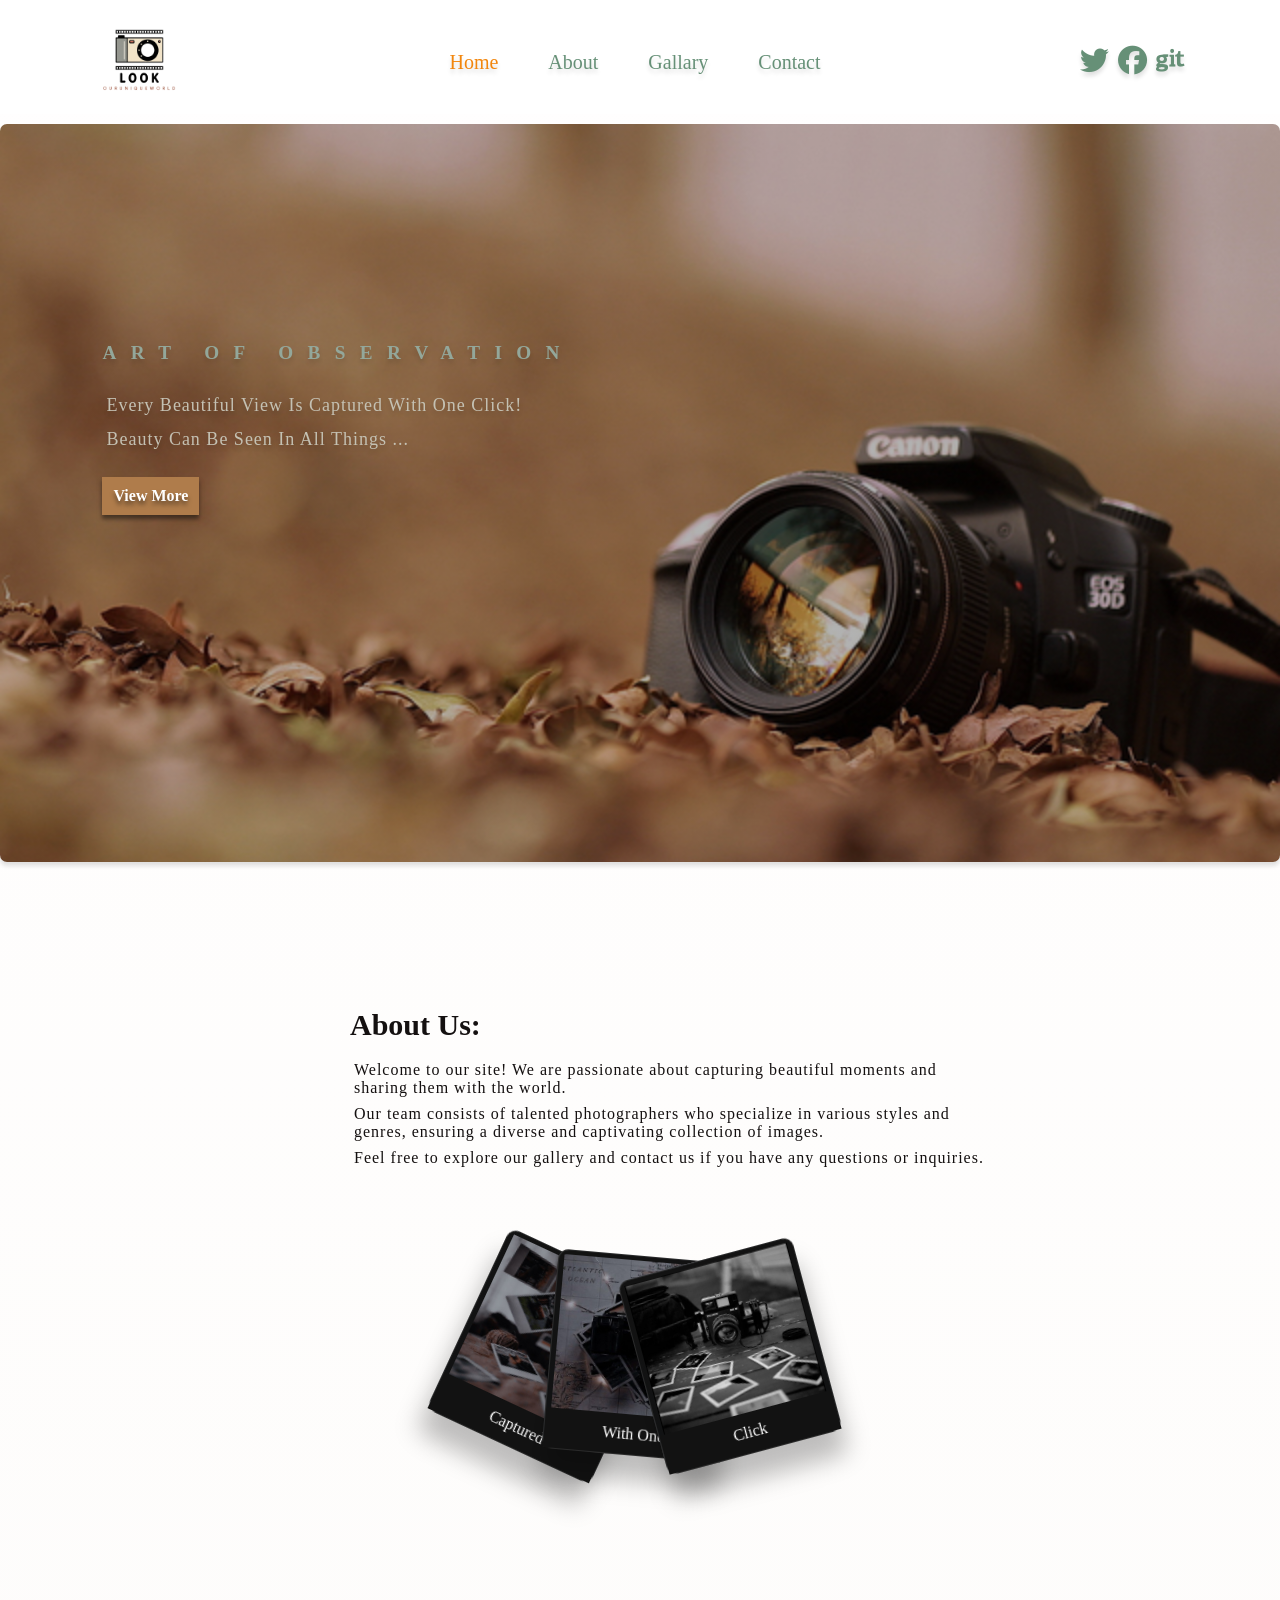
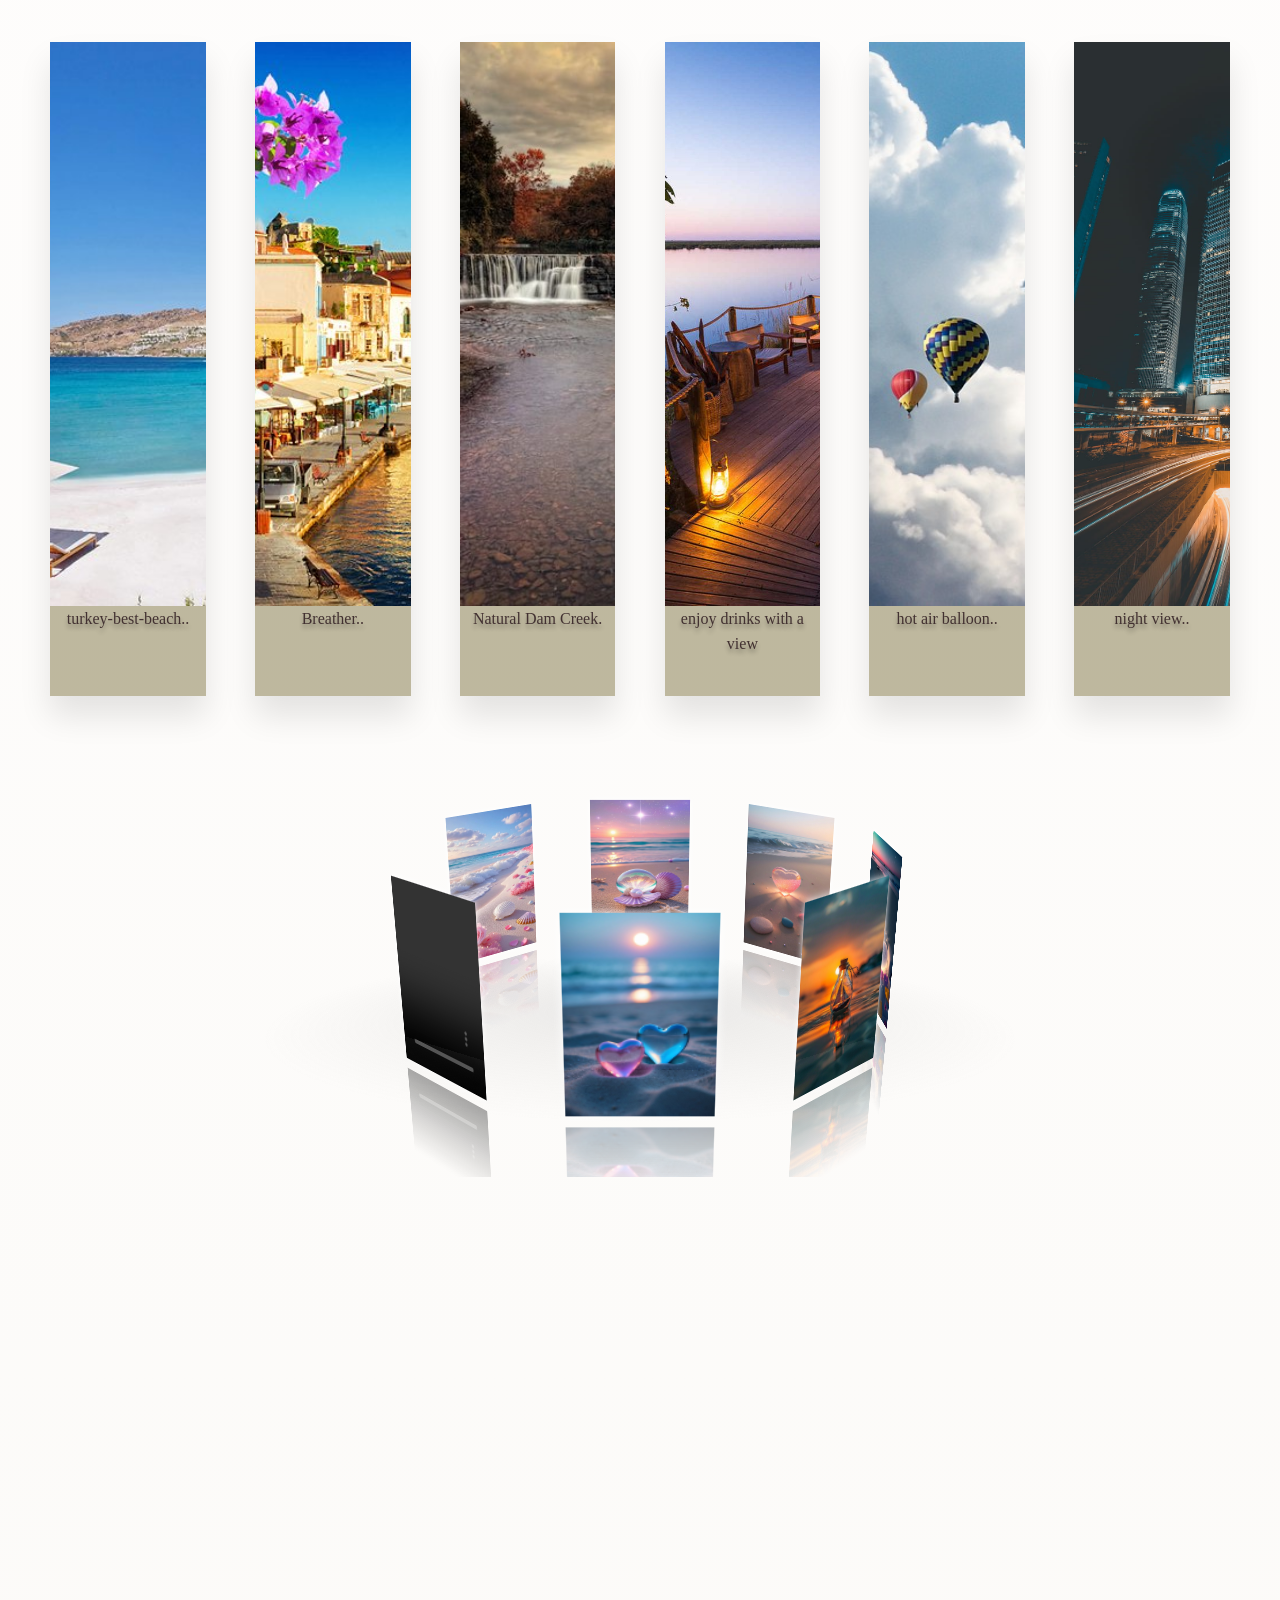
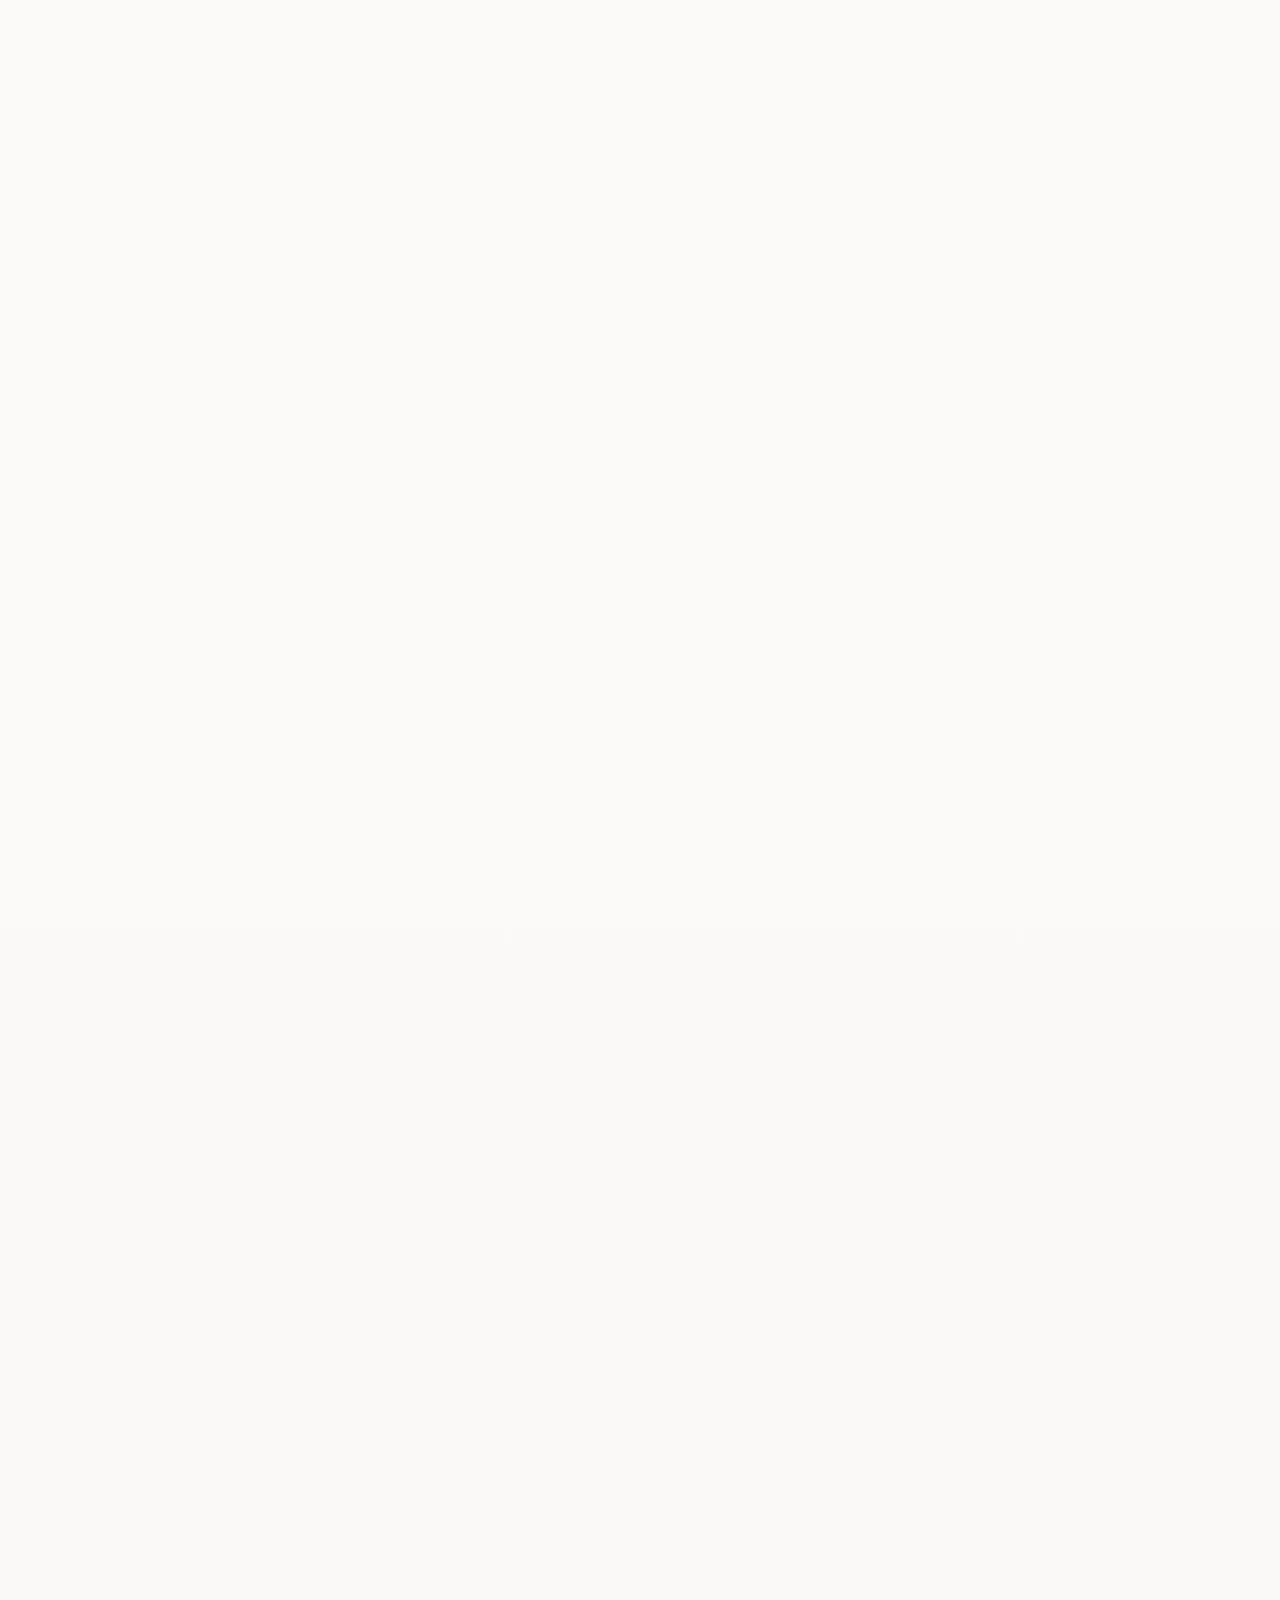
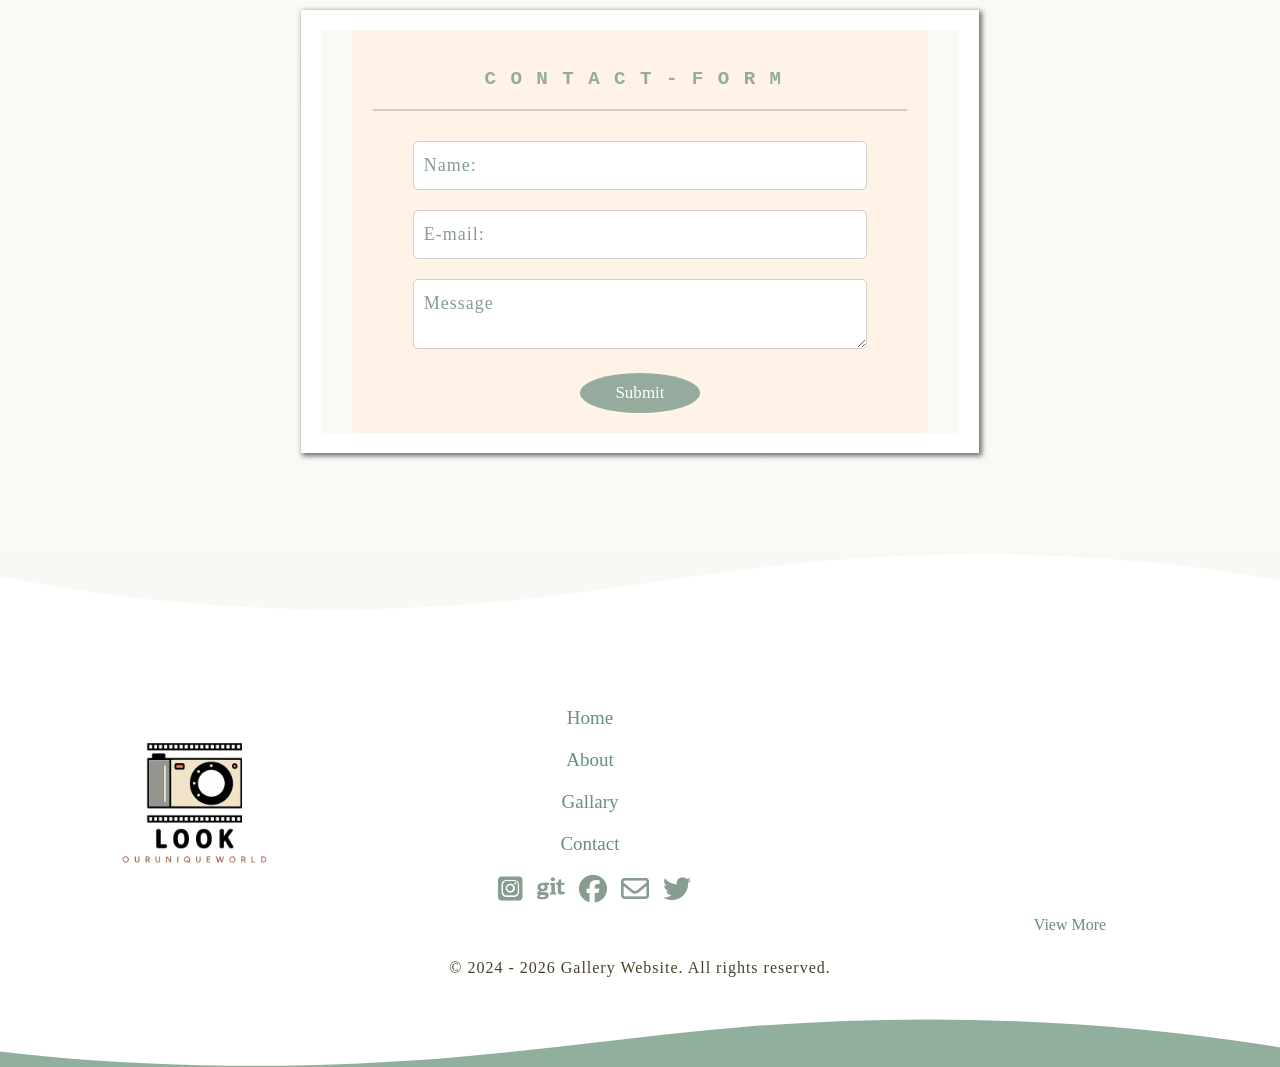
==== index.html @ c3591b36 "Update index.html" ====
<!DOCTYPE html>
<html lang="en">
<head>

  <meta charset="UTF-8">
  <meta name="viewport" content="width=device-width, initial-scale=1.0">
  <meta name="description" content="Gallery – Explore a curated collection of visual art, digital works, and photography by Huda Mohamed.">
  <meta name="keywords" content=" look , art gallery, online gallery, Huda Mohamed, digital art, photography, visual art, creative portfolio ">
  <meta name="author" content="Huda Mohamed">
  
  <!-- Open Graph Meta Tags for Social Sharing -->
  <meta property="og:title" content="Gallery | Visual Art & Photography">
  <meta property="og:description" content="A showcase of digital artworks, photographs, and visual creativity by Huda Mohamed.">
  <meta property="og:image" content="https://huda-mohamed3.github.io/look/imgs/thumbnail.jpg">
  <meta property="og:image:width" content="1200">
  <meta property="og:image:height" content="630">
  <meta property="og:url" content="https://huda-mohamed3.github.io/look/">
  <meta property="og:type" content="website">
  
  <!-- Twitter Card Meta Tags -->
  <meta name="twitter:card" content="summary_large_image">
  <meta name="twitter:title" content="Gallery | Visual Art & Photography">
  <meta name="twitter:description" content="Browse a creative portfolio of digital art and photography by Huda Mohamed.">
  <meta name="twitter:image" content="https://huda-mohamed3.github.io/look/imgs/thumbnail.jpg">
  
  <link rel="icon" href="https://huda-mohamed3.github.io/look/imgs/newlogo2.ico">
  <link rel="shortcut icon" href="https://huda-mohamed3.github.io/look/imgs/newlogo2.png" type="image/x-icon">
  <link rel="shortcut icon" href="imgs/newlogo2.ico" type="image/x-icon">
  
  <title>Gallery</title>
  <link rel="stylesheet" href="https://cdnjs.cloudflare.com/ajax/libs/font-awesome/6.5.1/css/all.min.css" integrity="sha512-..." crossorigin="anonymous" referrerpolicy="no-referrer" />
  <link rel="stylesheet" href="css/style.css">
  

  <script src="https://cdnjs.cloudflare.com/ajax/libs/lottie-web/5.9.6/lottie.min.js"></script>
  <link href="https://unpkg.com/aos@2.3.1/dist/aos.css" rel="stylesheet">

    
</head>
<body>

    <section class="home" id="Home" >
     
          <header>
              <a href="">
                <img src="imgs/newlogo2.png" alt="logo" class="logo">
            </a>
              <ul class="links">
                  <li ><a href="#Home"  class="active3 active-section">Home</a></li>
                  <li><a href="#about">About</a></li>
                  <li><a href="#gallary">Gallary</a></li>
                  <li><a href="#contact">Contact</a></li>
            </ul>
             
              <div class="social-links social2">
                <a href="https://twitter.com/"><i class="fa-brands fa-twitter"></i></a>
                <a href="https://facebook.com/"><i class="fa-brands fa-facebook"></i></a>
                 <a href="https://github.com/"><i class="fa-brands fa-git"></i></a>
              </div> 
              <i id="menu" class="fa-solid fa-bars"></i>
          </header>

          <ul class="sidebar">
            <li><a ><i  id="times" class="fa-solid fa-times"></i></a></li>
              <li><a href="#Home" class="active-section">Home</a></li>
              <li><a href="#about">About</a></li>
              <li><a href="#gallary">Gallary</a></li>
              <li><a href="#contact">Contact</a></li>
     
            <div class="social-links">
              <li class="soocialNot"> <a href="https://twitter.com/"><i class="fa-brands fa-twitter"></i></a></li>
              <li class="soocialNot"><a href="https://facebook.com/"><i class="fa-brands fa-facebook"></i></a></li>
               <li class="soocialNot"> <a href="https://github.com/"><i class="fa-brands fa-git"></i></a></li>  
           </div> 
            <div id="sidebarAnimation"></div>
           </ul> 

       <div class="home-container"   >
          <div class="text" data-aos="fade-right">
            <h1>art of observation</h1>
          <p>Every beautiful view is captured with one click!</p>
          <p>beauty can be seen in all things ...</p>
          <a href="viewGallary.html" target="_blank" >
              <button id="view">View More</button>

          </a>
          </div>
       </div>  
    </section> 

  <!-- <div  id="aboutV"></div> -->

<!-- <div id="about" data-section="about"></div> -->

 <section class="about" id="about">
  <div class="aboutLR">
    <div class="aboutText" data-aos="fade-right"  >
  

        <h2>About Us:</h2>
        <p>Welcome to our site! We are passionate about capturing beautiful moments and sharing them with the world.</p>
        <p>Our team consists of talented photographers who specialize in various styles and genres, ensuring a diverse and captivating collection of images.</p>
        <p>Feel free to explore our gallery and contact us if you have any questions or inquiries.</p>
    </div>
      <div class="glassContainer" data-aos="fade-left">

        <div data-text="Captured" style="--r:25;" class="glass">
          <img src="imgs/aniPic3.jpg" alt="Earn"height="155">
        </div>
    
        <div data-text="With One" style="--r:5;" class="glass">
          <img src="imgs/aniPic2.jpg" alt="Code" height="155">
        </div>

        <div data-text="Click" style="--r:-15;" class="glass">
          <img src="imgs/aniPic4.jpg" alt="Github" height="155">
        </div>
    </div>
  </div>  
     <div class="container" data-aos="fade-up">
        <div class="box">
          <img src="imgs/turkey-best-beach-.jpg">
          <span>turkey-best-beach..</span>
        </div>
        <div class="box">
          <img src="imgs/g88.jpg">
          <span> Breather..</span>
        </div>
        <div class="box">
          <img src="imgs/a1.jpg">
          <span>Natural Dam Creek.</span>
        </div>
        <div class="box">
          <img src="imgs/a3.jpg">
          <span>enjoy drinks with a view</span>
        </div>
        <div class="box">
          <img src="imgs/a2.jpg">
          <span> hot air balloon..</span>
        </div>
        <div class="box">
          <img src="imgs/a5.jpg">
          <span>night view..</span>
        </div>
      </div>
  </section>
  <section  class="Album" data-aos="zoom-in"  id="gallary"  >
    <div id="drag-container">
      <div id="spin-container">
        <img src="imgs/gl1.jpg" alt="sea scenery">
        <img src="imgs/gl2.jpg" alt="sea scenery">
        <img src="imgs/gl3.jpg" alt="sea scenery">
        <img src="imgs/gl4.jpg" alt="sea scenery">
        <img src="imgs/gl5.jpg" alt="sea scenery">
        <img src="imgs/gl6.jpg" alt="sea scenery">
        <a target="_blank" href="https://images.pexels.com/photos/139829/pexels-photo-139829.jpeg">
          <img src="https://images.pexels.com/photos/139829/pexels-photo-139829.jpeg?auto=compress&cs=tinysrgb&dpr=1&w=500" alt="sea scenery">
        </a>
        <video controls autoplay="autoplay" muted loop>
         <source src="imgs/videooo.mp4" type="video/mp4">
        </video>
        <p>3D Tiktok Carousel</p>
      </div>
      <div id="ground"></div>
    </div>
  </section>

  <section class="gallary"   >
    <main>
      <div class="Gallery">
        <figure data-aos="flip-left">
          <img src="imgs/g3.jpg">
          <figcaption>Italy</figcaption>
        </figure>
 
        <figure data-aos="flip-up">
          <img src="imgs/g6.jpg">
          <figcaption>Best Beach in Asia</figcaption>
        </figure>

        <figure data-aos="flip-right">
          <img src="imgs/gf.jpg">
          <figcaption>white tulips and brown picnic basket </figcaption>
        </figure>

        <figure  data-aos="flip-left" >
          <img src="imgs/g4.png">
          <figcaption> Nam Hai Hoi An </figcaption>
        </figure>
        
          <figure  data-aos="flip-up">
          <img src="imgs/g5.jpg">
          <figcaption> a cup of hot chcolete</figcaption>
        </figure>
        
         <figure  data-aos="flip-right">
          <img src="imgs/g1.jpg">
          <figcaption>comfortable home</figcaption>
        </figure>
      
        <figure  data-aos="flip-left">
          <img src="imgs/gh.jpg">
          <figcaption>YOU May Also Like</figcaption>
        </figure>
        
         <figure  data-aos="flip-up">
          <img src="imgs/g2.jpg">
          <figcaption>Norwaye</figcaption>
        </figure>
        
        <figure  data-aos="flip-right">
          <img src="imgs/gm.webp">
          <figcaption> Waldorf Astoria Maldives</figcaption>
        </figure>
      </div>
      </main>
  </section>

  <!--***************** testomonals********************* -->

<section class="testimonial-section" data-aos="flip-right">
  <h1>Testimonial</h1>
  <div class="testimonial-slider">
      <button class="slider-btn prev-btn">&#8249;</button>
      <div class="testimonial-content">
          <div class="testimonial-img"><i class="fa-solid fa-user-tie"></i></div>
          <h3 class="testimonial-name">Ahmed</h3>
          <p class="testimonial-text">
              “The way they capture the essence of nature is extraordinary. Every image radiates life and detail,
              from the smallest leaf to the grandest landscape. Truly awe-inspiring work!”
          </p>
      </div>
      <button class="slider-btn next-btn">&#8250;</button>
  </div>
  <div class="slider-dots">
      <span class="dot active"></span>
      <span class="dot"></span>
      <span class="dot"></span>
      <span class="dot"></span>
  </div>
</section>


<!-- *************************************** -->
<div id="thank-you-modal" class="modal hidden">
  <div class="modal-content">
    <h2>Thank You!</h2>
    <p >Your message has been sent successfully.</p>
    <button id="close-modal">Close</button>
  </div>
</div>

  <section id="contact"> 
    <div id="paper-plane"></div>
    <div class="containar">
      <form action="https://formspree.io/f/mvgarlqe" method="POST" >
        <h1>Contact-Form</h1>
        
        <div>
          <input type="text" name="name" placeholder="Name:" required>
        </div>
        
        <div>
          <input type="email" name="email" placeholder="E-mail:" required>
        </div>
        
        <div>
          <textarea name="message" placeholder="Message" required></textarea>
        </div>
  
        <button type="submit"><span>Sub</span>mit</button>
      </form>
    </div>
  </section>
  
  
  <footer>
  <div class="custom-shape-divider-top-1738872678">
    <svg data-name="Layer 1" xmlns="http://www.w3.org/2000/svg" viewBox="0 0 1200 120" preserveAspectRatio="none">
        <path d="M321.39,56.44c58-10.79,114.16-30.13,172-41.86,82.39-16.72,168.19-17.73,250.45-.39C823.78,31,906.67,72,985.66,92.83c70.05,18.48,146.53,26.09,214.34,3V0H0V27.35A600.21,600.21,0,0,0,321.39,56.44Z" class="shape-fill"></path>
    </svg>
</div>
      <div class="footers">
        <div class="footerLogo">
          <img src="imgs/newlogo2.png" alt="logo">
        </div>
        <div class="footerLinks">
          <ul class="links">
            <li><a class="notcolored" href="#Home">Home</a></li>
            <li><a class="notcolored" href="#about">About</a></li>
            <li><a class="notcolored" href="#gallary">Gallary</a></li>
            <li><a  class="notcolored" href="#contact">Contact</a></li>
         </ul>
       
        <div class="social-links social2 footersocialL">
          <a href="https://www.instagram.com/"><i class="fa-brands fa-square-instagram"></i></a>
          <a href="https://github.com/"><i class="fa-brands fa-git"></i></a>
          <a href="https://facebook.com/"><i class="fa-brands fa-facebook"></i></a>
           <a href="https://mail.google.com/"><i class="fa-regular fa-envelope"></i></a>
          <a href="https://twitter.com/"><i class="fa-brands fa-twitter"></i></a>

        </div> 
        </div>
        <div class="axecess">
         <a href="viewGallary.html"> 
          <div id="SmediaAnimations"></div>
          <span>View More</span>

         </a>
        </div>
  </div> 
  <p id="copyright"></p>
    <div class="custom-shape-divider-bottom-1738873637">
      <svg data-name="Layer 1" xmlns="http://www.w3.org/2000/svg" viewBox="0 0 1200 120" preserveAspectRatio="none">
          <path d="M321.39,56.44c58-10.79,114.16-30.13,172-41.86,82.39-16.72,168.19-17.73,250.45-.39C823.78,31,906.67,72,985.66,92.83c70.05,18.48,146.53,26.09,214.34,3V0H0V27.35A600.21,600.21,0,0,0,321.39,56.44Z" class="shape-fill"></path>
      </svg>
  </div>
  </footer>
<button class="scrollBtn2" id="scrollBtn"> <i class="fa-solid fa-arrow-up"></i></button>

  <script src="https://unpkg.com/aos@2.3.1/dist/aos.js"></script>
  <script src="js/script.js"></script>
</body>
</html>
---- css/style.css ----
* {
  padding: 0;
  margin: 0;
  box-sizing:border-box;
  font-family: sans-serif,'Karla',serif;
  font-family: cursive;

}
.flat-anim
{
	display: block;
	width: 150px;
	height: 151px;
	background-color: #ecf0f1;
	border-radius: 24px;
	position: absolute;
	top: 65%;
	left: 50%;
	margin:0 0 0 -62px;
}
.flat-anim:before
{
	content: "";
	background-color: #e67e22;
	width: 16px;
	height: 16px;
	border-radius: 26px;
	position: absolute;
	top: 15px;
	left: 11px;
}
.flat-anim:after
{
	content: "";
	background-color: #68b5f1;
	width: 25px;
	height:12px;
	border-radius: 10px;
	position: absolute;
	top: 16px;
	right:5px;
}
.bottom
{
	width: 150px;
	height: 70px;
	display: block;
	z-index: 10;
	background-color: #e67e22;
	border-radius: 0 0 24px 24px;
	position: absolute;
	bottom: 0;
	left: 0;
	border-top:15px solid #dd660e;
	-webkit-box-shadow: inset 0 -20px 0 0 #db640e;
}
.bottom:before
{
	content: "";
	background-color: #282e3a;
	width: 140px;
	height: 15px;
	display: block;
	margin:5px auto 0 auto;
}
.bottom:after{
	content: "";
	position: absolute;
	top: 21px;
	left: 47px;
	width: 55px;
	height: 28px;
	display: block;
	background-color: #ecf0f1;
  -webkit-box-shadow:0 14px 0 0 #db640e,
    0 -16px 0 0 #c3d1dd;
  -moz-box-shadow:0 14px 0 0 #db640e,
    0 -16px 0 0 #c3d1dd;
	box-shadow:0 2px 0 0 #db640e,
    0 -16px 0 0 #c3d1dd;
}
.eye
{
	width: 35px;
	height: 35px;
	border-radius: 74px;
	background-color: #243e6e;
	display: block;
	margin:0px auto 0;
	z-index: 20;
	position: relative;
	-webkit-box-shadow:	0	0		0	10px	#3e5489,
						0 	0 		0 	17px 	#1c3666,
						0 	0 		0 	24px 	#ecf0f1,
						0 	9px 	0 	21px 	rgba(0,0,0,0.2);
}
.eye:before
{
	content: "";
	background-color: #a3bfd5;
	width: 18px;
	height: 18px;
	border-radius: 30px;
	position: absolute;
	top: -7px;
	left: -7px;
}
.eye:after
{
	content: "";
	background-color: #6078a3;
	width: 13px;
	height: 14px;
	border-radius: 16px;
	position: absolute;
	top: 23px;
	left: 27px;
}
/* Animation */

.flat-anim {
  -webkit-animation: flatAnimation 5s infinite;
}

@-webkit-keyframes flatAnimation {
  0% {
	  -webkit-transform: rotate(50deg) scale(0.5); 
  }
  13% {
	  -webkit-transform: rotate(-22deg) scale(1.2); 
  }
  20% {
	  -webkit-transform: rotate(0) scale(1); 
  }
  95% {
	  -webkit-transform: rotate(0) scale(1); 
  }
  100% {
	  -webkit-transform: rotate(50deg) scale(0.5); 
  }
}
.eye,
.flat-anim:before,
.flat-anim:after {
  -webkit-animation: eyeAnimation 5s infinite;
}
.flat-anim:before{
    -webkit-animation-delay: 50ms;
    -moz-animation-delay: 50ms;
    -o-animation-delay: 50ms;
    animation-delay: 50ms;
}
.flat-anim:after{
    -webkit-animation-delay: 150ms;
    -moz-animation-delay: 150ms;
    -o-animation-delay: 150ms;
    animation-delay: 150ms;
}

@-webkit-keyframes eyeAnimation {
  0% {
	  opacity: 0;
	  -webkit-transform: scale(0.1); 
  }
  12% {
	  opacity: 0;
	  -webkit-transform: scale(0.1);
  }
  13% {
	  opacity: 1;
	  -webkit-transform: scale(0.1);
  }
  20% {
	  opacity: 1;
	  -webkit-transform: scale(1.4); 
  }
  25% {
	  -webkit-transform: scale(1); 
  }
  95% {
	  -webkit-transform: scale(1); 
	  opacity: 1;
  }
  100% {
	  opacity: 0;
	  -webkit-transform: scale(0.1); 
  }
}

.bottom:before
{
  -webkit-animation: bottomAnimation 5s infinite;
}

@-webkit-keyframes bottomAnimation {
  0% {
	  opacity: 0;
      width: 0;
  }
  20% {
	  opacity: 0;
      width: 0;
  }
  21% {
	  opacity: 0;
      width: 0;
  }
  22% {
	  opacity: 1;
      width: 8px;
  }
  25% {
	  opacity: 1;
  	  width: 100px;
  }
  26% {
	  opacity: 1;
  	  width: 75px;
  }
  95% {
  	  width: 75px;
	  opacity: 1;
  }
  96% {
	  opacity: 0;
      width: 0;
  }
  100% {
	  opacity: 0;
      width: 0;
  }
}
.bottom:after
{
  -webkit-animation: bottomAfterAnimation 5s infinite;
}

@-webkit-keyframes bottomAfterAnimation {
  0% {
	  opacity: 0;
      height: 0;
      border: 0;
  }
  25% {
	  opacity: 0;
      height: 0;
      border: 0;
  }
  26% {
	  opacity: 1;
      border: 0;
      height: 0;
  }
  26% {
	  opacity: 1;
      border: 0;
      height: 0;
      border-top-width: 2px;
  }
  28% {
	  opacity: 1;
      border: 0;
      height: 0;
      border-top-width: 16px;
  }
  28% {
	  opacity: 1;
      height: 20px;
      border-top-width: 16px;
      border-bottom-width: 14px;
  }
  95% {
	  opacity: 1;
      height: 20px;
      border-top-width: 16px;
      border-bottom-width: 14px;
  }
  100% {
	  opacity: 0;
	  height: 0;
    border: 0;
  }
}


/* ******************************************** */






html {
  background: linear-gradient(
    rgb(255, 254, 254, 0.9),
    rgba(244, 241, 233, 0.5)
  );
  scroll-behavior: smooth;
}
.home {
  display: flex;
  flex-direction: column;
  gap: 70px;
  text-shadow:0 4px 4px rgba(12, 12, 12, 0.13);


}
h1:not(.testimonial-section h1) {
  font-size: 1.2rem;
  text-transform: uppercase;
  letter-spacing: 0.9rem;
  color: #93a99df9;
  line-height: 3.71rem;
  font-weight: bolder;
}
p {
  color: #fff;
  letter-spacing: 1px;
  padding: 4px;
}
.logo {
  width: 100px;

}

header {
 position: fixed;
  display: flex;
  justify-content: space-between;
  text-align: center;
  padding-left: 7%;
  padding-right: 7%;
  padding-top: 10px;
  z-index: 1999;
  background-color: #ffff;
  width: 100%;
}
header li {
  list-style: none;
}
header a {
  text-decoration: none;
  color: #3c3202aa;
  color: #669077;
}
header ul {
  display: flex;
  gap: 50px;
  font-size: 20px;
  border-radius: 10px;
  align-items: center;
}
 header .social-links i {
  font-size: 29px;
  color: #95c7e1;
  color: #669077;

  transition: 0.5s;
  margin-top: 20px;
  margin-right: 5px;

}
.home .social-links i:hover{
  scale: 1.2;
  color: #f2860d;


}

header .social-links i:hover{
  scale: 1.2;
  color:#95c7e1;

}

header #socialpink i:hover{
  scale: 1.2;
  
  color:#ff8cc5c6;

}



.social-links li{
  display: inline;
}
.footerLinks ul li:hover{
  scale: 1.2;

}
.home .links a:hover{
  color: #f2860d;
  
}

html {
  scroll-behavior: smooth;
}
section {
  scroll-margin-top: 200px; 
}

  
  #scrollBtn{
    all: unset;
    position: fixed;
    right: 0;
    bottom: 10px;
     right: 30px;
     display: none;
  
  }
  #scrollBtn i {
    color: var(--white);
    font-size: 17px;
    background-color: #c59d76;
    padding: 7px 8px;

    color: #000000bd;
    font-size: 17px;
    padding: 7px 8px;
    border: 1px solid #e9e9e9;
    border-radius: 50%;
    background-color: #e9e9e9;
    
  
  }

  #scrollBtn.scrollBtn2 i:hover {
    background-color: #f2870d7f;

}
  #scrollBtn.scrollBtn1  i:hover{
    background-color: #ff8cc5c6;
    color: #ffff;

}

/* ***************** dynamically highlight the active section  **************************/
.links a:not(.notcolored).active-section {
  color: #f2860d;
  
}

.sidebar a.active-section {
  color: #bce8ff;
}

/* *****************  **************************/

.social-links.social2 {
  margin-top: 16px;
}


.sidebar {
  position: fixed;
   display: none;
   left: auto;
   right: 0;
   top: 0;
  flex-direction: column;
   text-align: center;
   z-index: 2073;
   background-color: rgb(108 70 39);
 background: #c3b6a1f7 #edcbb7 #bc8a6bd4 #faf9f5fa;
 background:  #faf9f5f5;
   width: 45%;
   height: 100%;


   background: rgba(0, 0, 0, 0.35); 
   backdrop-filter: blur(16px);
   -webkit-backdrop-filter: blur(16px);
 border-right: 1px solid rgba(255, 255, 255, 0.2); 
 box-shadow: 2px 0 10px rgba(0, 0, 0, 0.1);
 overflow-y: scroll;
 }

 .sidebar li {
    margin: 15px 3px 0 2px;
    padding-bottom: 30px;
    list-style: none;

}
.sidebar li:first-child:not(.soocialNot) {
  align-self: flex-start;
  margin: 16px 19px 0 35px;
  padding-bottom: 5px;
}

.sidebar li:nth-child(2){
  
  margin: 30px 3px 0 2px;
  

}
 .sidebar a {
   text-decoration: none;  
   color: #f5f5f5;
   text-shadow: 0 1px 2px rgba(0, 0, 0, 0.6);

   font-size: 23px;
   text-decoration: none;

   padding: 5px 16px;
   font-weight: bold;
 }
 .sidebar a:hover{
  color: #bce8ff;

}
.sidebar a:hover i {
  color: rgb(222 241 251);
}
 .sidebar ul {
   display: flex;
   gap: 50px;
   font-size: 20px;
   border-radius: 10px;
   align-items: center;
 }
.sidebar .social-links i {
   font-size: 28px;
   color:  #f2e6d4;
   color: #95c7e1;
   transition: 0.5s;
   margin: 20px 0 29px 0;
 
 }
 #sidebarAnimation {
  display: flex;
  align-items: center;
  justify-content: center;
  height: 80px;
}

#menu {
  display: none;
  font-size: 35px;
  padding-top: 26px;
  color: rgba(112, 104, 67, 0.711);

}
#menu:hover{
  color:#95c7e1;

}

.home-container {
  background-image: linear-gradient(rgba(0, 0, 0, 0.3), rgba(0, 0, 0, 0.3)),url(../imgs/2.jpg);
  width: 100%;
  background-size: cover;
  background-position: center;
  background-repeat: no-repeat;
  height: 530px;
  margin-bottom: 130px;
  border-radius: 7px;
  box-shadow:0 4px 4px rgba(12, 12, 12, 0.126);
  overflow: hidden;
  position: relative;
  top: 130px;
}
.text {
  width: 35%;
  position: relative;
  top: 32%;
  left: 15%;
  line-height: 0.7rem;
}
.text p {
  text-transform: capitalize;
  font-size: 16px;
  color: #c6c4b6f9;
  line-height: 1rem;
  margin: 6px 0;
}
#view{
  margin-top: 15px;
 font-size: 16px;
 border: none;
 font-weight: 700;
 box-shadow:0 4px 4px rgba(12, 12, 12, 0.5);
 text-shadow:0 4px 4px rgba(12, 12, 12, 0.5);
  cursor: pointer;
  color: #fff;
  background: #af7c4b;
  padding: 10px 11px;
  border-radius: 0;
  margin-bottom: 12px;
 
}
#view:hover{
  background: #8a6244;

}
/********************    Scroll btn  ********************************/
.Scroll  {
  background: none;
  border: none;
  position: fixed;
  bottom: 0;
  right: 5px;
  font-size: 40px;
  font-weight:bolder;
  color:#994d00 ;
  display: none;
 
  
}
 
/* ************************************************/ 

.aboutLR{
  display: flex;
  align-items: center;
  gap: 10%;
  margin: 15vh  0 ;
}
.aboutText{
  width: 45%;
  margin-left: 60px;

}
.about h2 {
  color: #141010;
  margin-bottom: 15px;
  font-size: 30px;
 
}
.about p {

    color: #141010;
  }

section .about{
  margin-top: 50%;
  box-shadow:0 4px 4px rgba(12, 12, 12, 0.695); 
}

input::placeholder,textarea::placeholder{
  color: #9e9e9e;
  color: #879d90;

}


.about input::placeholder {
  opacity: 0.7;
}
.about input:focus {
  outline-color: rgb(172, 201, 235);
}
        .glassContainer {
          position: relative;
          display: flex;
          justify-content: center;
          align-items: center;
         
        }
       
        .glassContainer .glass {
      
          position: relative;
          width: 180px;
          height: 200px;
          background: linear-gradient(#fff2, transparent);
          background: linear-gradient(#121212, #111213);
          border: 1px solid rgba(255, 255, 255, 0.1);
          box-shadow: 0 25px 25px rgba(0, 0, 0, 0.25);
          display: flex;
          justify-content: center;
          align-items: center;
          transition: 0.5s;
          border-radius: 10px;
          margin: 0 -45px;
          backdrop-filter: blur(10px);
          transform: rotate(calc(var(--r) * 1deg));
        }
        
        .glassContainer:hover .glass {
          transform: rotate(0deg);
          margin: 0 10px;
        }
        
        .glassContainer .glass::before {
          content: attr(data-text);
          position: absolute;
          bottom: 0;
          width: 100%;
          height: 40px;
          background: rgba(255, 255, 255, 0.05);
          background: rgb(18 18 18);
          display: flex;
          justify-content: center;
          align-items: center;
          color: #fff;
        }
        .glassContainer .glass svg {
          font-size: 2.5em;
          fill: #fff;
        }

        .glass img{
          margin-bottom: 36px;
          width: 168px;
        }


div#paper-plane svg{
  position: absolute;
    right: 19%;
}

.container {
  position: relative;
    display: flex;
    width: 100%;
    padding: 4% 2%;
    box-sizing: border-box;
    height: 84vh;
  }
  
  .box {
    flex: 1;
    overflow: hidden;
    transition: .5s;
    margin: 0 2%;
    box-shadow: 0 20px 30px rgba(0,0,0,.1);
    line-height: 0;
  background: #5d4f1265;

  }
  
  .box > img {
    width: 200%;
    height: calc(100% - 10vh);
    object-fit: cover; 
    transition: .5s;

  }
  
  .box > span {
    display: block;
    text-align: center;
    height: 6vh;
    line-height: 2.6;
    text-shadow: 0 4px 4px rgba(0, 0, 0, 0.3);
    color: #423131;


  }
  
  .box:hover { flex: 1 1 50%; }
  .box:hover > img {
    width: 100%;
    height: 100%;
  }


/***************************************************
          Album Section
****************************************************/


.Album{
 
  margin: 30px 0 30px 0;
  height: 400px;
  padding-bottom: 100px;
  overflow: hidden;
  display: -webkit-box;
  display: -ms-flexbox;
  display: flex;
  -webkit-perspective: 1000px;
          perspective: 1000px;
  -webkit-transform-style: preserve-3d;
          transform-style: preserve-3d;
 
}



  #drag-container, #spin-container {
    position: relative;
    display: -webkit-box;
    display: -ms-flexbox;
    display: flex;
    margin: auto;
    -webkit-transform-style: preserve-3d;
            transform-style: preserve-3d;
    -webkit-transform: rotateX(-10deg);
            transform: rotateX(-10deg);
  }
  
  #drag-container img, #drag-container video {
    -webkit-transform-style: preserve-3d;
            transform-style: preserve-3d;
    position: absolute;
    left: 0;
    top: 0;
    width: 100%;
    height: 100%;
    line-height: 200px;
    font-size: 50px;
    text-align: center;
    -webkit-box-shadow: 0 0 8px #fff;
            box-shadow: 0 0 8px #fff;
    -webkit-box-reflect: below 10px linear-gradient(transparent, transparent, #0005);
  }
 
  #drag-container img:hover, #drag-container video:hover {
    -webkit-box-shadow: 0 0 15px #fffd;
            box-shadow: 0 0 15px #fffd;
    -webkit-box-reflect: below 10px linear-gradient(transparent, transparent, #0007);
  }
  
  #drag-container p {
    font-family: Serif;
    position: absolute;
    top: 100%;
    left: 50%;
    -webkit-transform: translate(-50%,-50%) rotateX(90deg);
            transform: translate(-50%,-50%) rotateX(90deg);
    color: #fff;
  }
  
  #ground {
    width: 900px;
    height: 900px;
    position: absolute;
    top: 100%;
    left: 50%;
    -webkit-transform: translate(-50%,-50%) rotateX(90deg);
            transform: translate(-50%,-50%) rotateX(90deg);
    background: -webkit-radial-gradient(center center, farthest-side , #9993, transparent);
  }
  
  #music-container {
    position: absolute;
    top: 0;
    left: 0;
  }

  @-webkit-keyframes spin {
    from{
      -webkit-transform: rotateY(0deg);
              transform: rotateY(0deg);
    } to{
      -webkit-transform: rotateY(360deg);
              transform: rotateY(360deg);
    }
  }
  
  @keyframes spin {
    from{
      -webkit-transform: rotateY(0deg);
              transform: rotateY(0deg);
    } to{
      -webkit-transform: rotateY(360deg);
              transform: rotateY(360deg);
    }
  }
  @-webkit-keyframes spinRevert {
    from{
      -webkit-transform: rotateY(360deg);
              transform: rotateY(360deg);
    } to{
      -webkit-transform: rotateY(0deg);
              transform: rotateY(0deg);
    }
  }
  @keyframes spinRevert {
    from{
      -webkit-transform: rotateY(360deg);
              transform: rotateY(360deg);
    } to{
      -webkit-transform: rotateY(0deg);
              transform: rotateY(0deg);
    }
  }

/***************************************************
            Gallary Section
****************************************************/
  .gallary{
    margin-top: 100px;
  }
  .Gallery {
    display: grid;
    grid-gap: 3px;
    grid-template-columns: repeat(auto-fit, minmax(380px, 3fr));
    grid-template-rows: auto;
    justify-items: center;
    align-items: center;

  }
 
  figure img {
    width: 350px;
    height: 380px;
    border-radius: 8px;
    box-shadow: var(--shadow-elevation-high);
    cursor: pointer;
    box-shadow: 0 4px 4px rgba(12, 12, 12, 0.9);
    
  }
  figcaption {
    margin: 7px 0 27px 0;
  
  } 
 
/***************************************************
           footer Section
*********************form popup*******************************/


.modal {
  position: fixed;
  top: 0; left: 0;
  width: 100%; height: 100%;
  display: flex;
  justify-content: center;
  align-items: center;
  background: rgba(0, 0, 0, 0.6);
  z-index: 2000;
}

.modal-content {
  background: #fff;
  padding: 3em 1.6rem;
  border-radius: 12px;
  text-align: center;
  box-shadow: 0 0 20px rgba(0,0,0,0.3);
}

.modal-content h2 {
  margin-top: 0;
  color: #4CAF50;
}
.modal-content p{
  color: #838883;
  padding-bottom: 20px;
}
.modal-content button {
  margin-top: 1em;
  padding: 0.5em 1.2em;
  border: none;
  background: #4CAF50;
  color: white;
  border-radius: 6px;
  cursor: pointer;
}
.modal-content button:hover{
  background-color:#86d389 ;
}
.modal.hidden {
  display: none;
}

/* *************************** */
  .containar{
    width: 45%;
    margin: 100px auto;
    height: 40%;
    border: 20px solid rgb(255, 255, 255);
    overflow: hidden;
   box-shadow: 2px 2px 5px 1px #727272;
   
  }
  form{
   background-color:#fff2e6;
   padding: 20px;
   text-align: center;
   width: 90%;
   margin: auto;
  }
  form h1{
    font-family: monospace;
    margin-bottom: 30px;
    border-bottom: 2px solid #d3caca;
    color: #d3caca;
    font-size: 1.2rem;
    text-transform: uppercase;
    letter-spacing: 0.9rem;
    color: #93a99df9;
    line-height: 3.71rem;
    
  }
  .containar input[type='text'], input[type='email'], textarea{
       width: 85%;
      padding: 13px 10px ;
      letter-spacing: 1px;
      margin-bottom: 20px;
      font-size: 18px;
      outline: none;
      border-radius: 5px;
      border: 1px solid #d3cdcd;
      position: relative; 
    z-index:888; 
   
  }
  
  .containar button{
    width: 43px;
    background: #93a99df9;
    padding: 10px;
    border: none;
    width:120px;
    color: #ffff;
    border-radius: 50%;
    position: relative;
    font-size: 17px;
    
  }
  .containar button:hover {
    background: #7fae94b8;
    box-shadow: 0px 1px 1px #000;
}

  footer {
    background-color: #fff ;
    text-align: center;
    width: 100%;
    height: 30%;
  }
  footer img{
    width: 200px;
  }
  .footers ul li {
    list-style: none;
    margin-bottom: 20px;
    transition: 0.5s;
    
  }
  .footers ul li a{
    text-decoration: none;
    color: rgba(112, 104, 67, 0.711);
    color: #669077 ;
    font-size: 19px;
  }
  .footers ul li a:hover{
    color: #f2860d;
  }
  .axecess{
    position: relative;

  }
  .axecess span {
    position: absolute;
    bottom: 21px;
    color: #669077;
}
  .footers{ 
    position: relative;
    display: flex;
    display: flex;
    align-items: center;
    justify-content: space-around;
  }
  .footers .social-links i{  
    color: rgba(112, 104, 67, 0.711);
    color: #879d90;
    font-size: 28px;
    transition: 0.5s;


  }
  .footers .social-links i:hover{
    scale: 1.3;
    color: rgb(242, 134, 13);

  }
  #SmediaAnimations {
    width: 300px;
    height: 300px;
}
  footer p{
    color: #3a321ced ;

  }

  .social-links.social2.footersocialL a{
    margin-left: 10px;
  }
  i#times {
    margin-top: 20px;
   font-size: 35px;
   color: var(--timesonlyone);
}

.custom-shape-divider-top-1738872678 {
  width: 100%;
  overflow: hidden;
  line-height: 0;
}

.custom-shape-divider-top-1738872678 svg {
  display: block;
  width: calc(148% + 1.3px);
  height: 102px;
}

.custom-shape-divider-top-1738872678 .shape-fill {
  fill: #FBEFEF;
  fill: #f9f8f4;
}


.custom-shape-divider-bottom-1738873637 {
  width: 100%;
  overflow: hidden;
  line-height: 0;
  transform: rotate(180deg);
}

.custom-shape-divider-bottom-1738873637 svg {
  display: block;
  width: calc(155% + 1.3px);
 
  height: 86px;
}

.custom-shape-divider-bottom-1738873637 .shape-fill {
  fill: #91af9d;
  ;
}


/* **********************testomenals************* */

.testimonial-section {
  padding: 50px 20px;
}

.testimonial-section h1 {
  font-size: 2.5rem;
  margin-bottom: 30px;
  color: #333;
  text-align: center;
}


.testimonial-slider {
  display: flex;
  align-items: center;
  justify-content: center;
  position: relative;
  max-width: 600px;
  margin: auto;
}

.testimonial-content {
  text-align: center;
  max-width: 500px;
}

.testimonial-img {
  width: 100px;
  height: 100px;
  border-radius: 50%;
  margin: 0 auto 15px;
}

.testimonial-name {
  font-weight: bold;
  margin-bottom: 10px;
  color: #000;
}

.testimonial-text {
  font-size: 1rem;
  color: #555;
  line-height: 1.5;
}

.testimonial-section {
  max-width: 600px;
  margin: 50px auto;
  text-align: center;
}

.testimonial-content {
  padding: 20px;
}

.testimonial-img {
  font-size: 80px;
  color: #555;
  margin-bottom: 10px;
}

.testimonial-name {
  font-size: 1.2em;
  font-weight: bold;
  margin: 10px 0;
}

.testimonial-text {
  font-size: 1em;
  color: #333;
}

.slider-btn {
  background: none;
  border: none;
  font-size: 2em;
  cursor: pointer;
}

.slider-dots {
  margin-top: 15px;
}

.dot {
  height: 10px;
  width: 10px;
  margin: 0 5px;
  background-color: #bbb;
  border-radius: 50%;
  display: inline-block;
  cursor: pointer;
}

.dot.active {
  background-color: #333;
}

/* Optional: Different icon colors */
.fa-user-nurse {
  color: #6b4c9a;
}


/* ************************************ */
.slider-btn {
  background-color: #f8eec1;
  border: none;
  border-radius: 50%;
  width: 40px;
  height: 40px;
  font-size: 1.2rem;
  color: #a07939;
  cursor: pointer;
  display: flex;
  align-items: center;
  justify-content: center;
}

.slider-btn:hover {
  background-color: #f1e4b3;
}

.prev-btn {
  position: absolute;
  left: -50px;
}

.next-btn {
  position: absolute;
  right: -50px;
}

.slider-dots {
  display: flex;
  justify-content: center;
  margin-top: 20px;
}

.dot {
  width: 10px;
  height: 10px;
  background-color: #ddd;
  border-radius: 50%;
  margin: 0 5px;
  cursor: pointer;
}

.dot.active {
  background-color: #a07939;
}


/* ************************* *****************************/
/***************************************************
            Meadia Query Section beauty is in the eye of the beholder
****************************************************/
 @media only screen and (max-width: 600px) {

  .sidebar {
    left: auto;
    right: 0;
    width: 100%;
  }
  header ul {
    display: none;
  }
  .social-links.social2:not(.footersocialL) {
    display: none;
}
#menu {
  display: block;
 

}
.logo {
  margin-left: -15px;
}

.home-container {
  height: 82vh;
  top: 124px;
  
}

.text {
  width: 80%;
  top: 19%;
  left: 7%;
 
}
.text h1 {
  color: #d3caca;
  font-size: 14px;
  text-transform: uppercase;
  letter-spacing: 0.9rem;
  color: #93a99df9;
  line-height: 2rem;
  font-weight: bolder;
  margin-bottom: 11px;

}
.text p {
  text-transform: capitalize;
  font-size: 12px;
  color: #c6c4b6f9;
  line-height: 0.90rem;
  margin: 5px 0;
}
main .text h1{
    font-size: 18px;
    letter-spacing: 0.6rem;
    line-height: 19px;
    font-weight: bolder;
  }
  main .text p {
    letter-spacing: 1px;
    font-size: 13px;
  }
  #view {
    padding: 10px 11px;
    font-size: 14px;
    border-radius: 0;
    margin-top: 10px;
   
}


.aboutLR {

  flex-direction: column;
 }
 .aboutText {
  width: 87%;
  margin-left: 0px;
  margin-bottom: 54px;
  font-size: 13px;
  
}
.about h2 {
  margin-bottom: 8px;
}

.glassContainer:hover .glass {
  margin: 0 3px;
}

.glassContainer .glass {
  position: relative;
  width: 96px;
  height: 138px;

}
.glass img {
  margin-bottom: 36px;
  width: 90px;
  height: 96px;
}
.glassContainer .glass::before {
  height: 34px;
  font-size: 15px;
}
.Gallery {
  grid-template-columns: repeat(auto-fit, minmax(280px, 1fr));

 }
 figure img{
  width: 300px;
 }

 .box > span {
  font-size: 12px;
  text-align: center;
  line-height: 1.6;
  display: flex;
  justify-content: center;
 }


 .containar input[type='text'], input[type='email'], textarea {
  width: 97%;
  padding: 8px 8px;
  letter-spacing: 1px;
  margin-bottom: 20px;
  font-size: 16px;
  
}
.containar {
  width: 78%;
  margin: 100px auto;
  height: 21%;
}

form {
  padding: 11px;
  width: 100%;
}
form h1 {
  font-size: 1rem;
  letter-spacing: 0.9rem;
  line-height: 2rem;
}
div#paper-plane svg {
  right: 31%;
  padding-bottom: 153px;
}
.footers {
  flex-direction: column;
}
.testimonial-slider{
  max-width: 65%;
}
.testimonial-section h1 {
  font-size: 2rem;

}

.testimonial-text {
  font-size: 15px;
}
.testimonial-section {
  padding: 50px 0px;
}

.footerLinks {
  margin-top: 82px;
}
.footers .social-links i{  
 
  font-size: 25px;
}

}

@media only screen and (min-width: 600px) and (max-width: 767px) {
  header ul {
    display: none;
  }
  header ul {
    display: none
  }
  .social-links.social2:not(.footersocialL) {
    display: none;
}
  #menu {
    display: block;
    font-size: 34px;  
  }
  
  .home-container {
    height: 82vh;
    top: 124px;
    margin-bottom: 0px;
  }
  
  .text {
    width: 80%;
    top: 22%;
    left: 8%;
   
  }
  
  .text h1 {
    font-size: 18px;
    margin-bottom: 15px;
  
}
  .text p {
    font-size: 15px;
    margin-bottom: 7px;
}
  main .text h1{
      font-size: 18px;
      letter-spacing: 0.6rem;
      line-height: 19px;
      font-weight: bolder;
    }
    main .text p {
      letter-spacing: 1px;
      font-size: 13px;
    }
    #view {
      margin-top: 16px;
      margin-top: 18px;
     
  }

  .aboutLR {
    flex-direction: column;
    margin-top: 30vh;
    margin-bottom: 10vh;
   }
  
   .aboutText {
    width: 76%;
    margin-left: 0px;
    margin-bottom: 54px;
    font-size: 13px;
    
  }

  .glassContainer {
    margin-top: 20px;
}
  
   .box > span {
    line-height: 1.6;
  font-size: 13px;

   }
div#paper-plane svg {
  right: 28%;
  padding-bottom: 74px;
}
.containar {
  width: 75%;
}
.footers .social-links i{  
 
  font-size: 25px;
}


.sidebar {
  left: auto;
  right: 0;
  width: 46%;
}

}

@media only screen and (min-width: 767px) and (max-width: 992px) {
  header ul {
    display: none;
  }
  header ul {
    display: none
  }
  .social-links.social2:not(.footersocialL) {
    display: none;
}
  
  #menu {
    display: block;
    font-size: 34px;  
  }
  .sidebar {
    left: auto;
    right: 0;
    width: 46%;
  }
  
  .home-container {
    height: 82vh;
    top: 124px;
    margin-bottom: 0px;
  }
  
  .text {
    width: 80%;
    top: 22%;
    left: 8%;
   
  }
  
  .text h1 {
    font-size: 18px;
    margin-bottom: 10px;
  
}
  .text p {
    font-size: 15px;
    margin-bottom: 10px;
}
  main .text h1{
      font-size: 21px;
      letter-spacing: 0.6rem;
      line-height: 19px;
      font-weight: bolder;
    }
    main .text p {
      letter-spacing: 1px;
      font-size: 13px;
    }
    #view {
      margin-top: 16px;
     
     
  }
  .aboutLR {
    flex-direction: column;
    margin-top: 30vh;
    
   }
  
   .aboutText {
    width: 82%;
    margin-left: 0px;
    margin-bottom: 54px;
    font-size: 15px;
}

  .glassContainer {
    margin-top: 20px;
}

  .box > span {
    line-height: 1.6;
      font-size: 14px;
   }

div#paper-plane svg {
  right: 28%;
  padding-bottom: 74px;
}
.containar {
  width: 62%;
}
.footers .social-links i{  
 
  font-size: 25px;
}
}
@media only screen and (min-width: 992px) and (max-width: 1199px) {
  
  .home-container {
    height: 82vh;
    top: 124px;
    margin-bottom: 0px;
  }
  
  .text {
    width: 80%;
    top: 27%;
    left: 8%;
   
  }
  
  .text h1 {
    font-size: 20px;
    margin-bottom: 10px;
  
}
  .text p {
    font-size: 16px;
    margin-bottom: 10px;
}
  main .text h1{
      font-size: 21px;
      letter-spacing: 0.6rem;
      line-height: 19px;
      font-weight: bolder;
    }
    main .text p {
      letter-spacing: 1px;
      font-size: 13px;
    }
    #view {
      margin-top: 16px;
   
  }
  .box > span {
    line-height: 1.6;
    font-size: 15px;

   }

   .aboutLR {
    flex-direction: column;
    margin-top: 30vh;
    
   }
  
   .aboutText {
    width: 82%;
    margin-left: 0px;
    margin-bottom: 54px;
    font-size: 15px;
}

  .glassContainer {
    margin-top: 31px;
}
.containar {
  width:52%;
}
.footers .social-links i{  
 
  font-size: 27px;
}

}
@media ( max-width: 1400px ) and (min-width:1199px) {
  
  
  .home-container {
    height: 82vh;
    top: 124px;
    margin-bottom: 0px;
  }
  
  .text {
    width: 80%;
    top: 27%;
    left: 8%;
   
  }
  
  .text h1 {
    font-size: 24px;
    margin-bottom: 10px;
  
}
  .text p {
    font-size: 18px;
    margin-bottom: 10px;
}
  main .text h1{
      font-size: 21px;
      letter-spacing: 0.6rem;
      line-height: 19px;
      font-weight: bolder;
    }
    main .text p {
      letter-spacing: 1px;
      font-size: 13px;
    }
    #view {
      margin-top: 16px;
      
     
  }

  
  .aboutLR {
    flex-direction: column;
    margin-top: 30vh;
    
   }
 
   .aboutText {
    width: 50%;
    margin-bottom: 54px;
    font-family: cursive;
   
}
.about h2 {
  font-size: 30px;
  font-family: cursive;
 
}
.about p {
  font-family: cursive;
  

}
.box > span {
  line-height: 1.6;
 }

  .glassContainer {
    margin-top: 31px;
}
.containar {
  width:53%;
}

}
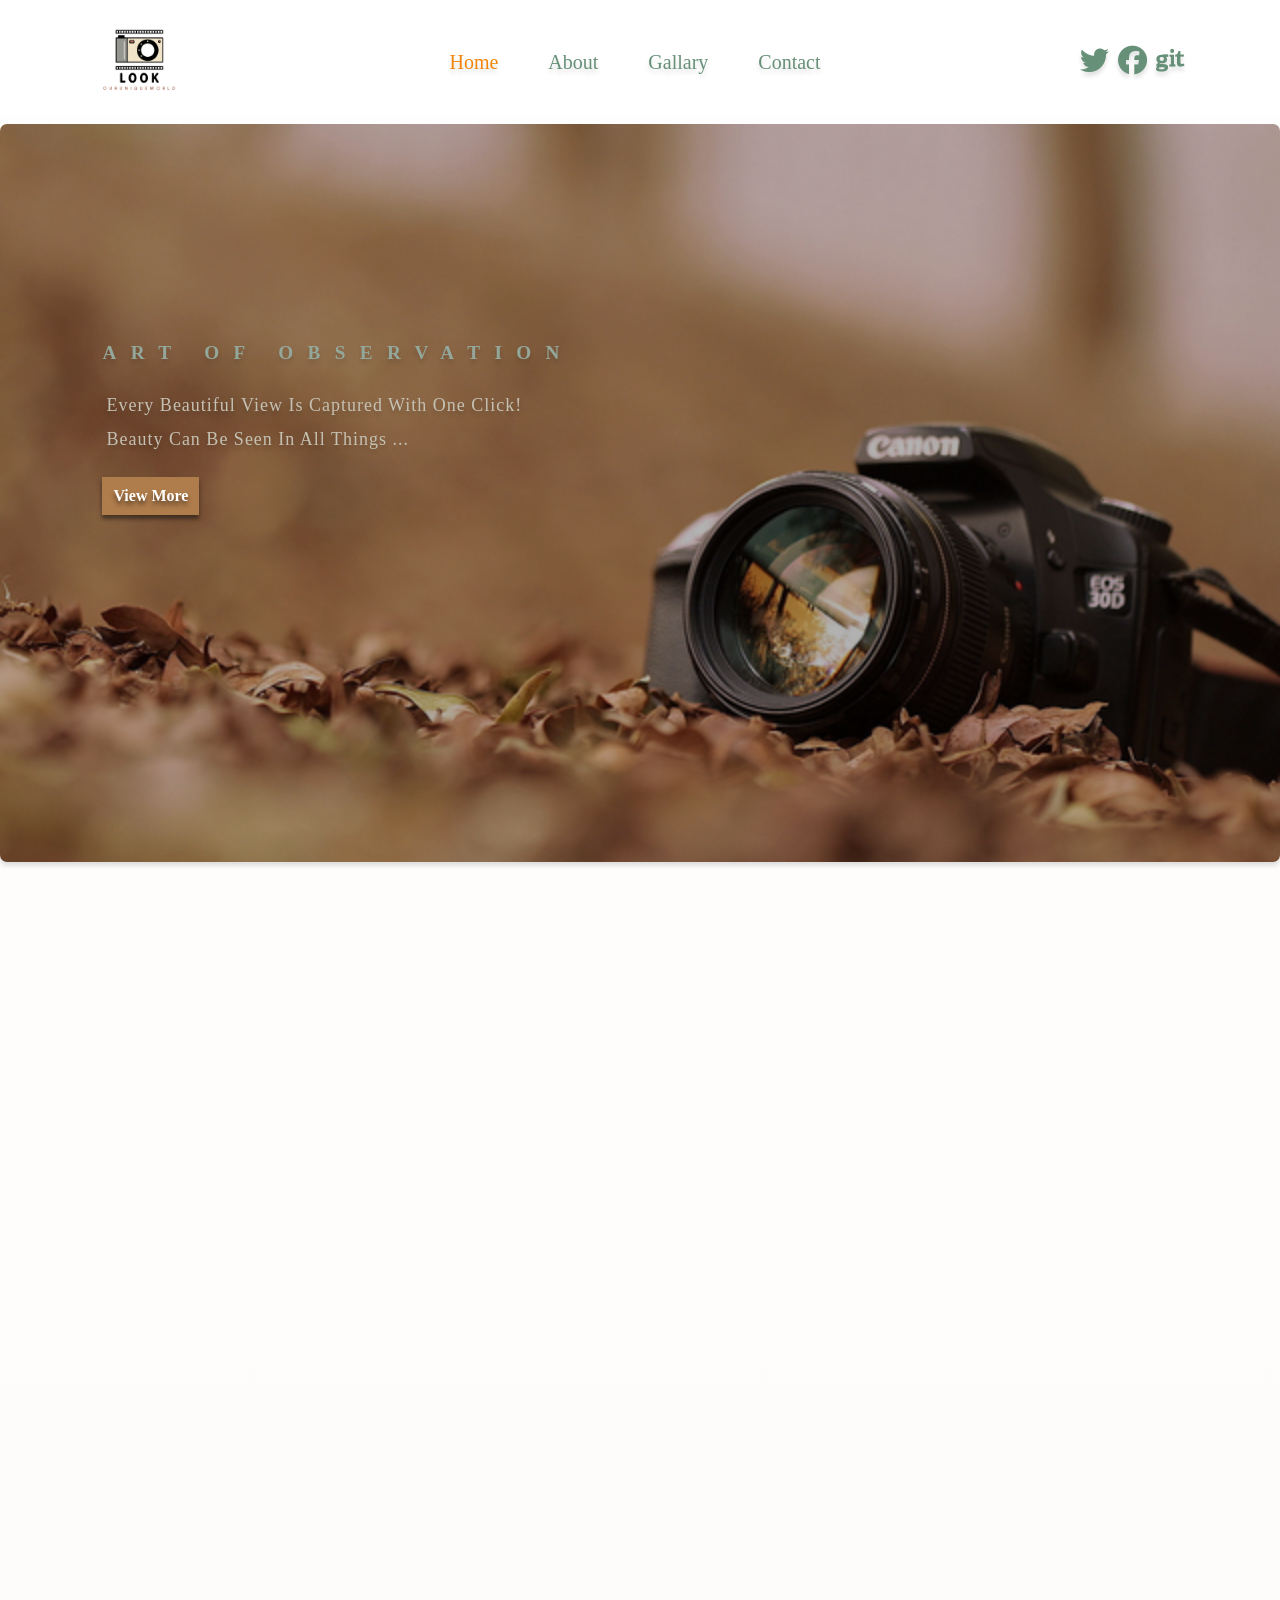
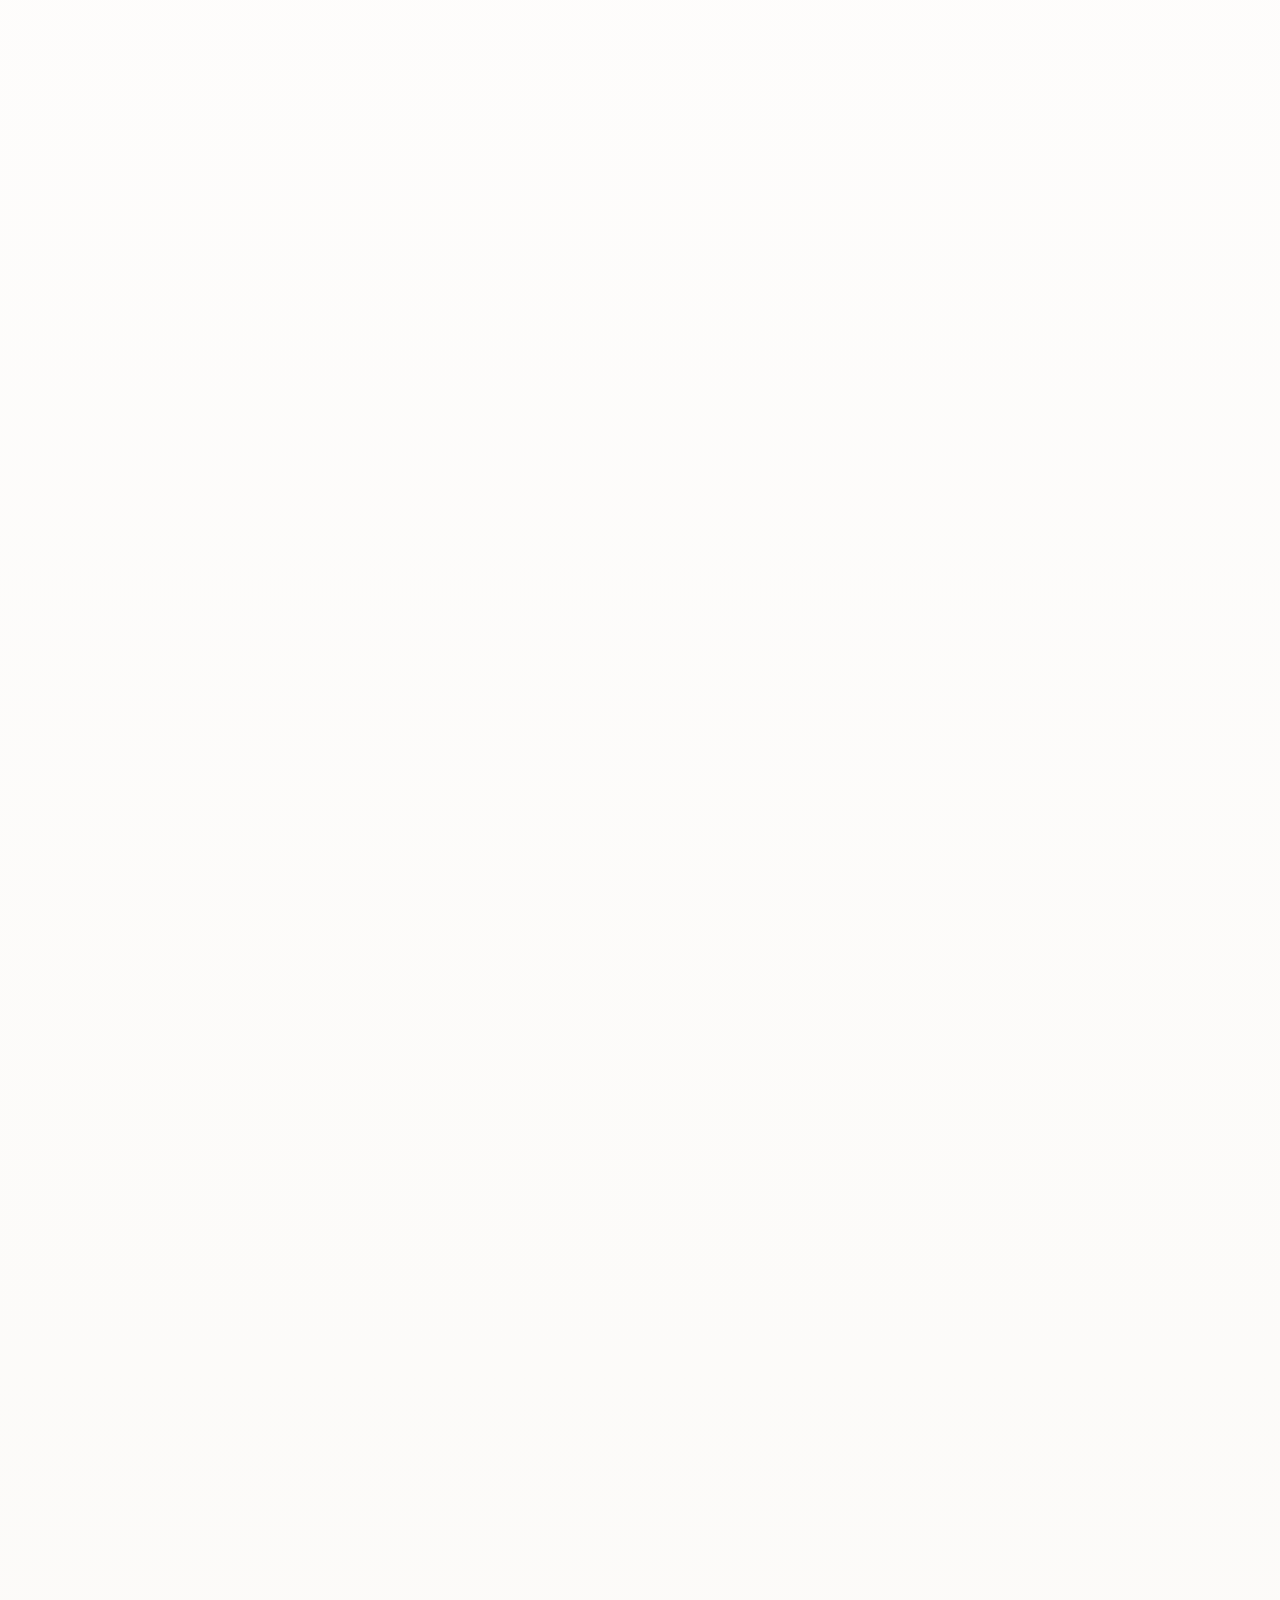
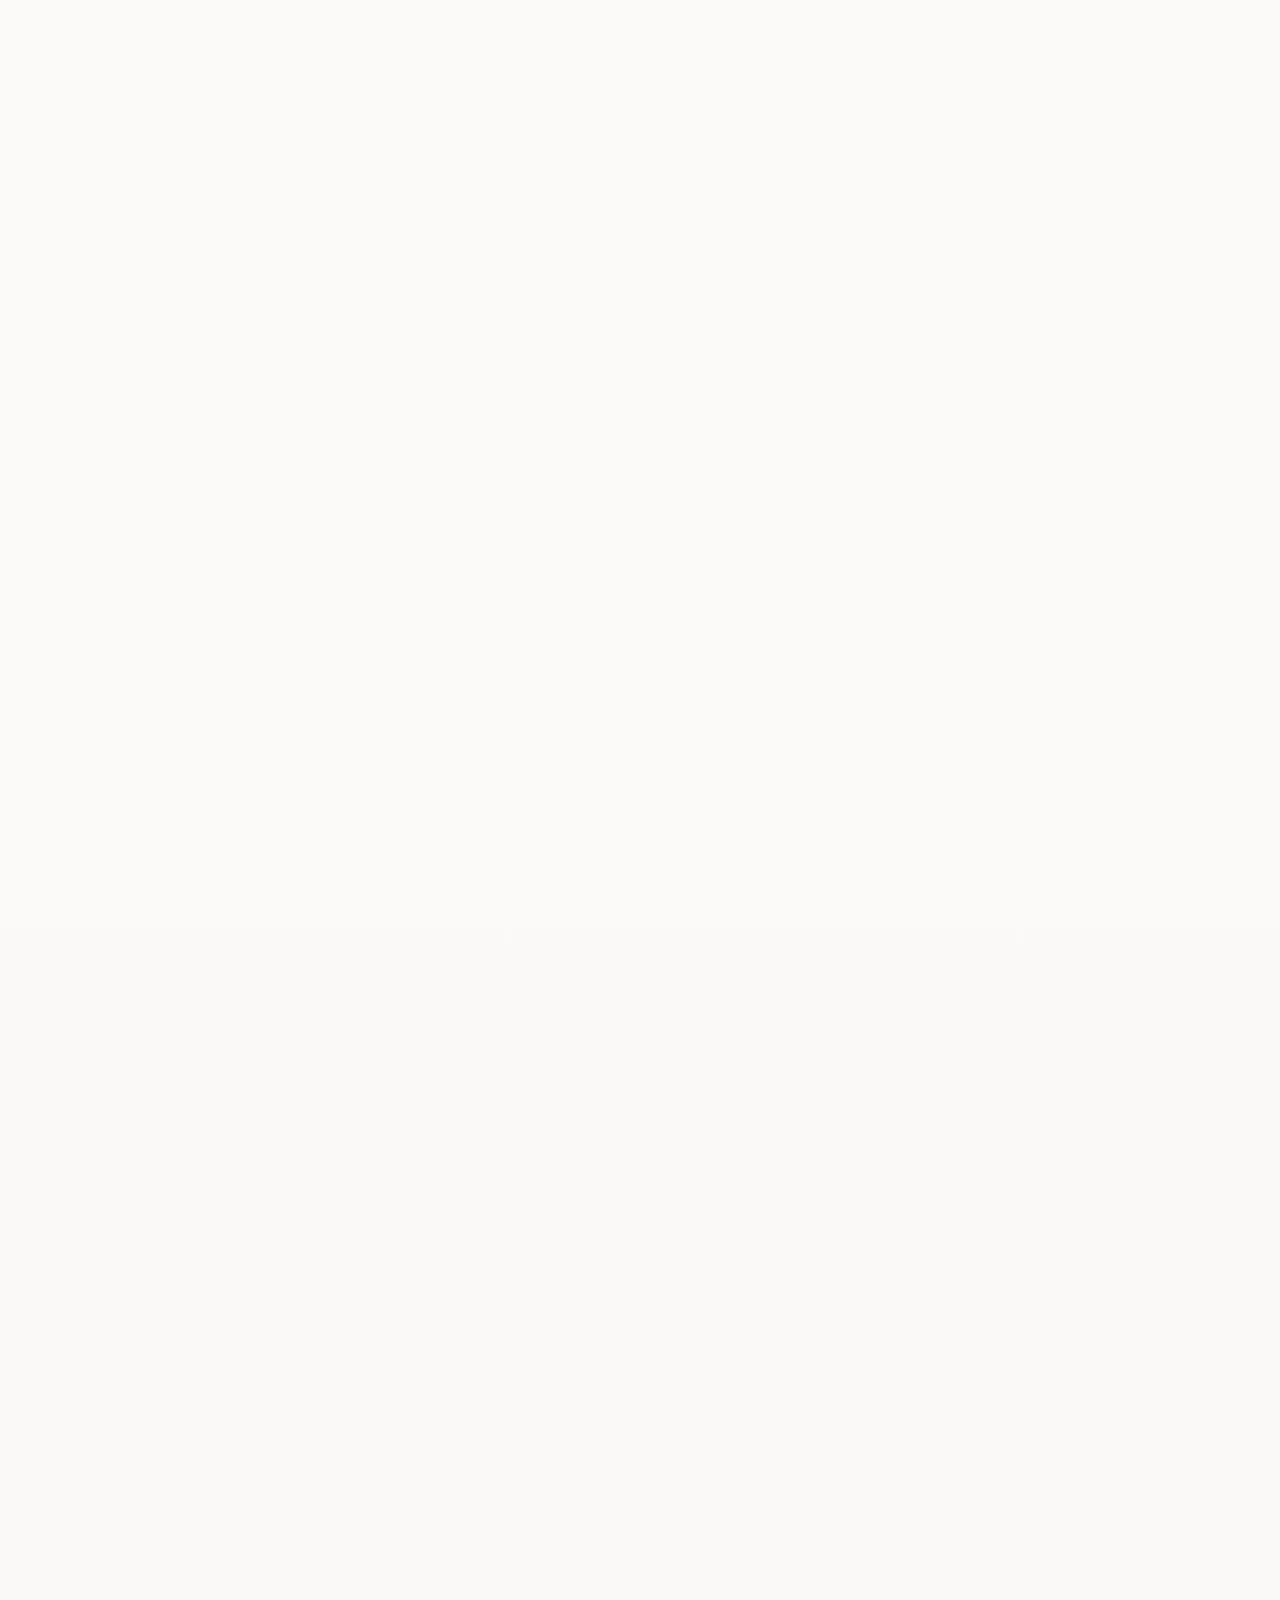
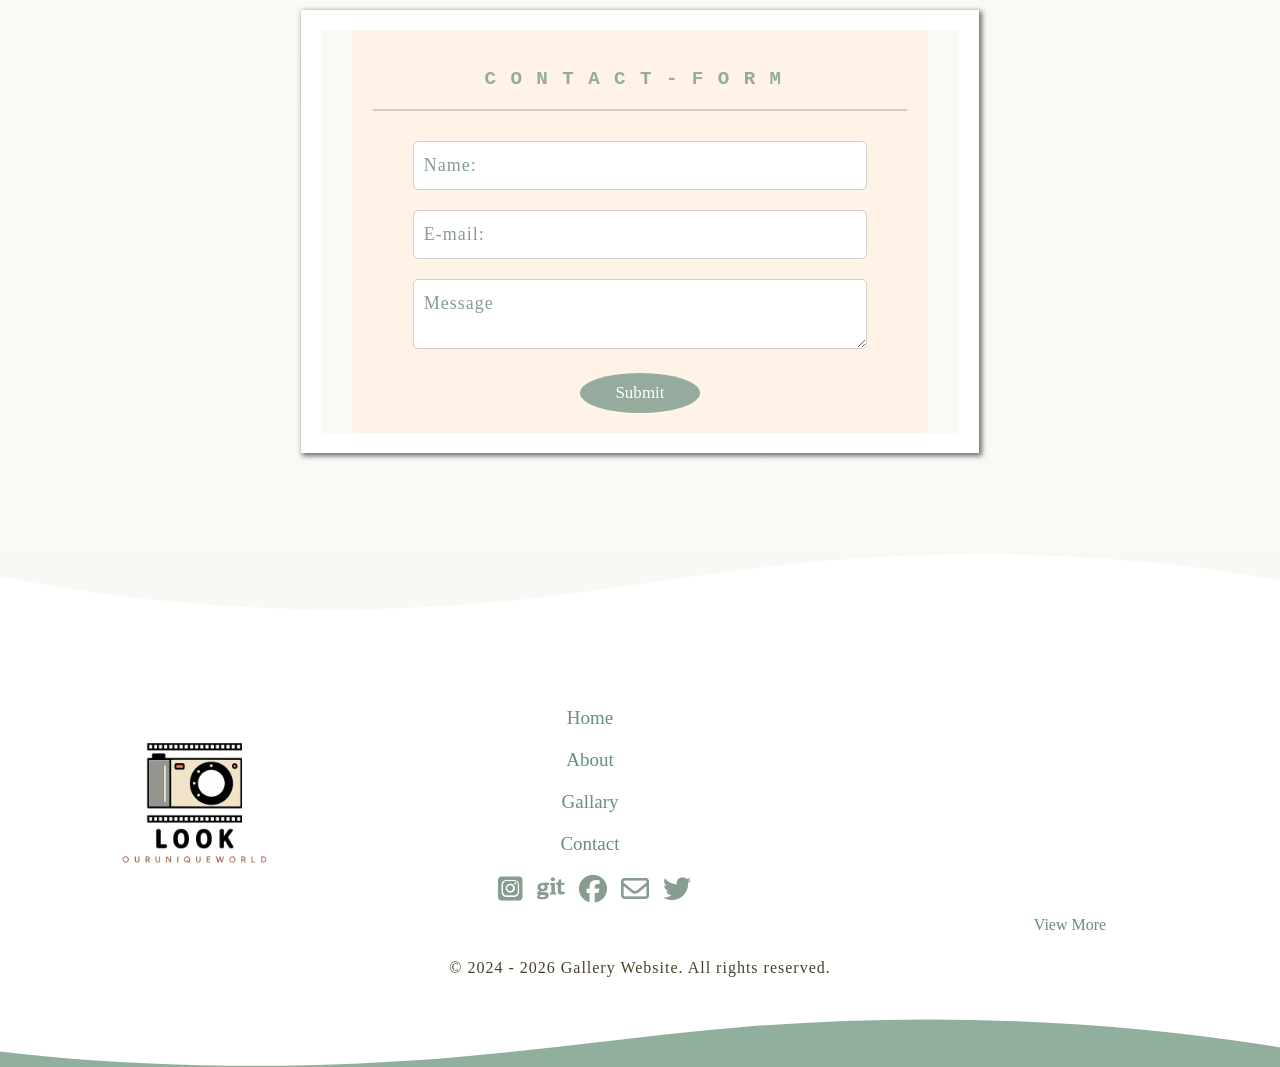
==== commit e0451bad: "Update index.html" ====
--- a/index.html
+++ b/index.html
@@ -30,6 +30,8 @@
   <title>Gallery</title>
   <link rel="stylesheet" href="https://cdnjs.cloudflare.com/ajax/libs/font-awesome/6.5.1/css/all.min.css" integrity="sha512-..." crossorigin="anonymous" referrerpolicy="no-referrer" />
   <link rel="stylesheet" href="css/style.css">
+  <link href="https://fonts.googleapis.com/css2?family=Dancing+Script&display=swap" rel="stylesheet">
+
   
 
   <script src="https://cdnjs.cloudflare.com/ajax/libs/lottie-web/5.9.6/lottie.min.js"></script>
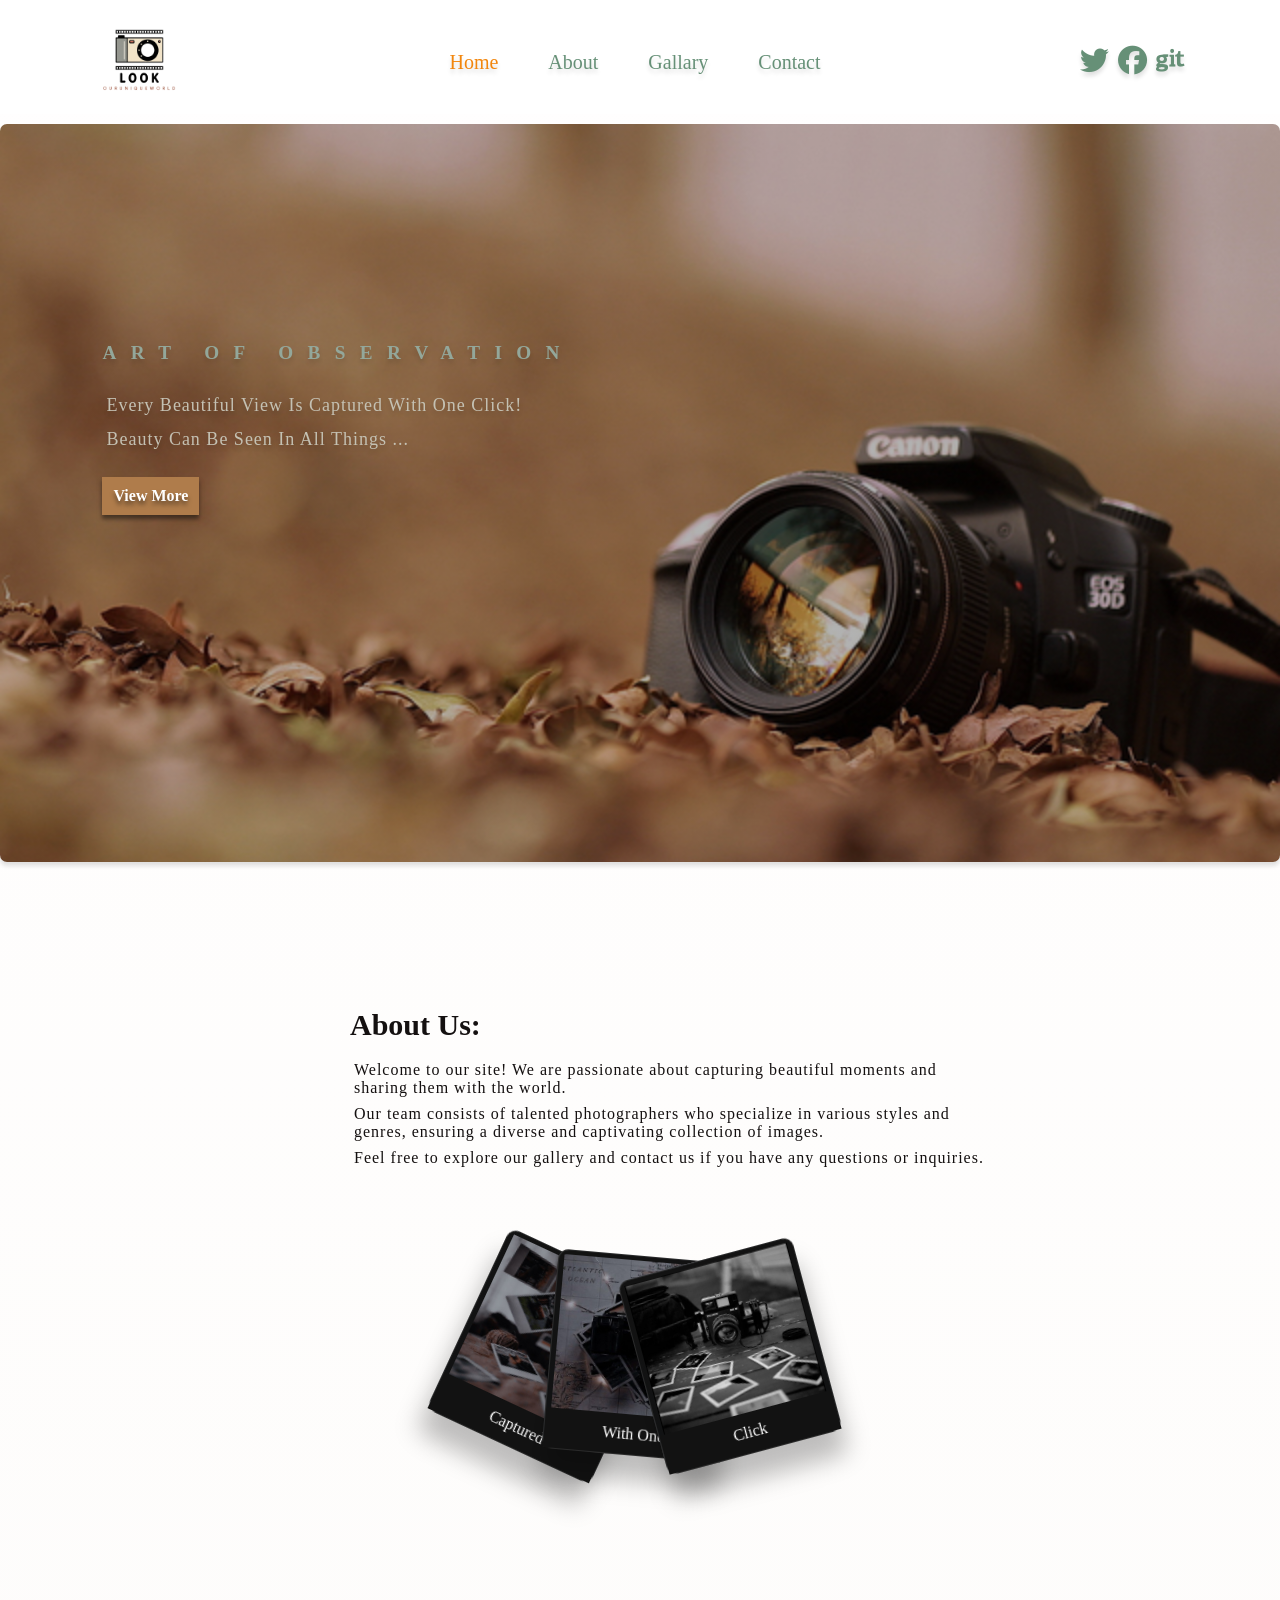
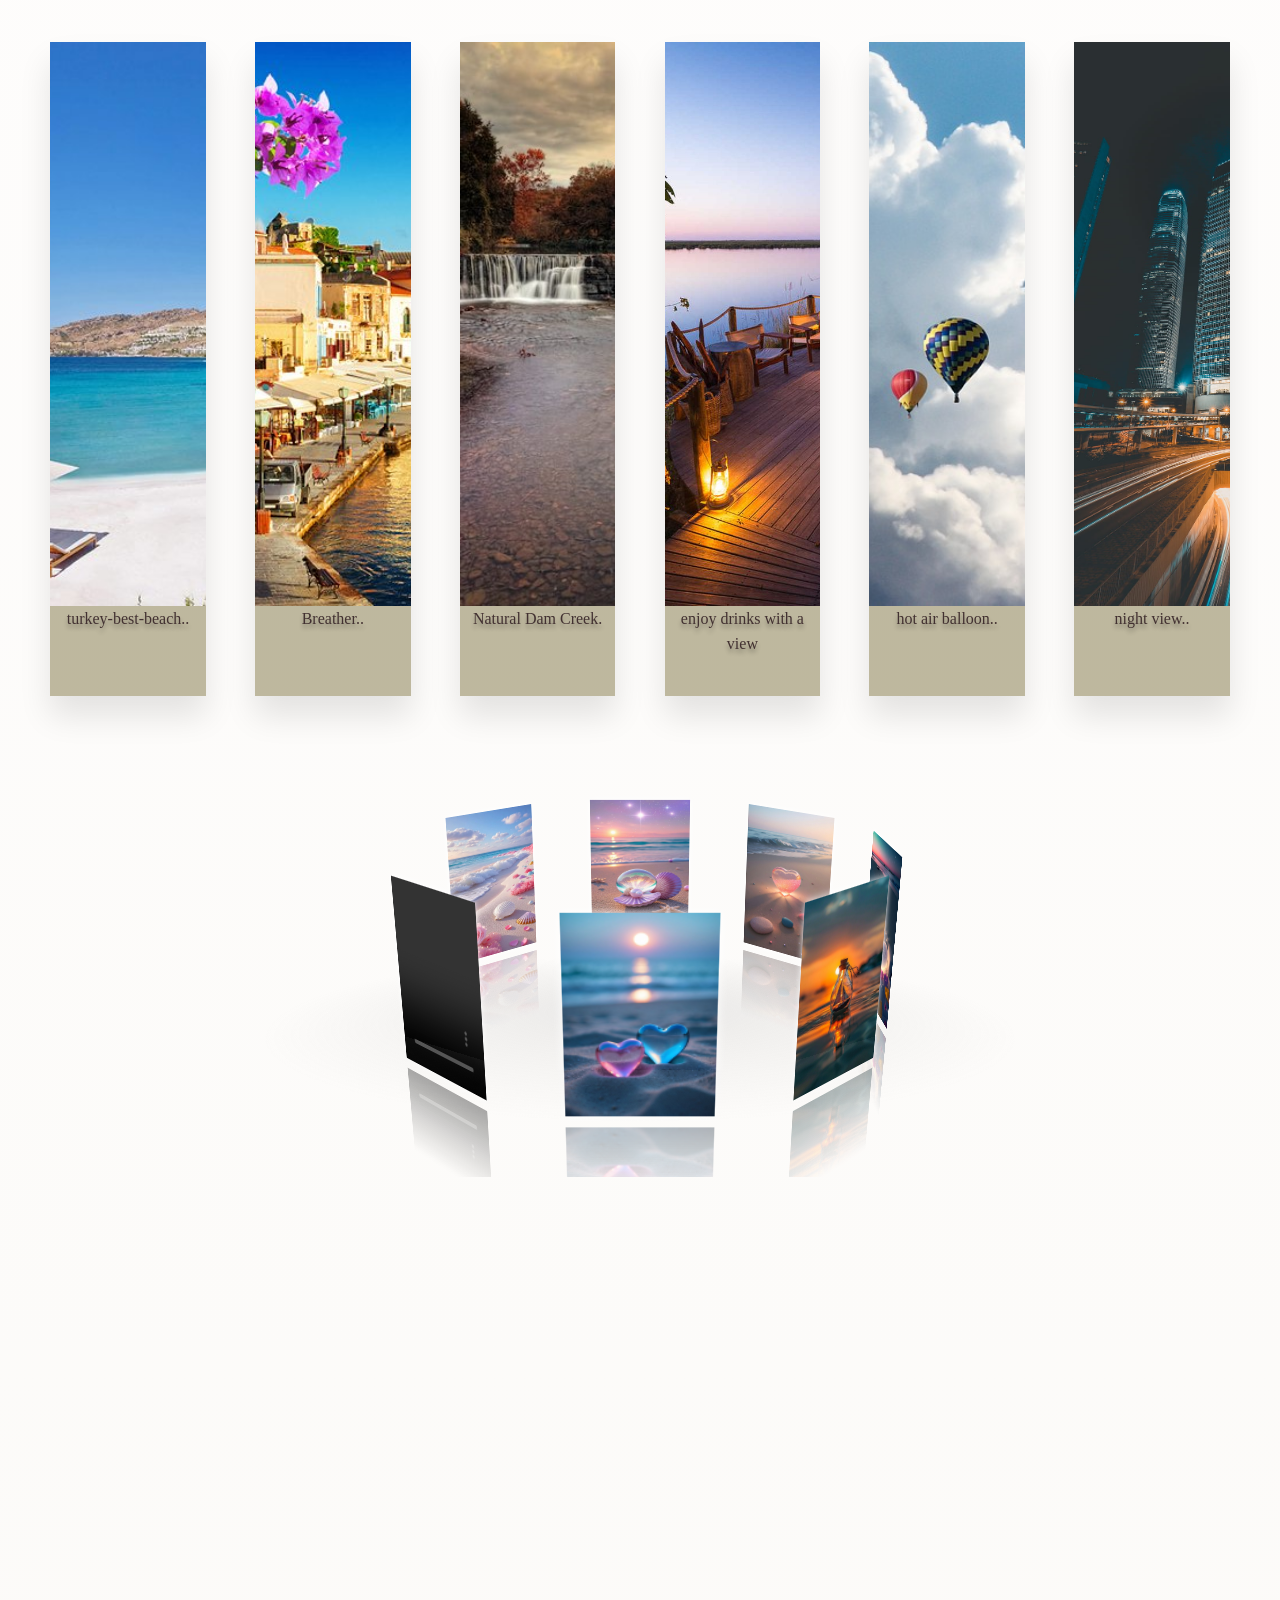
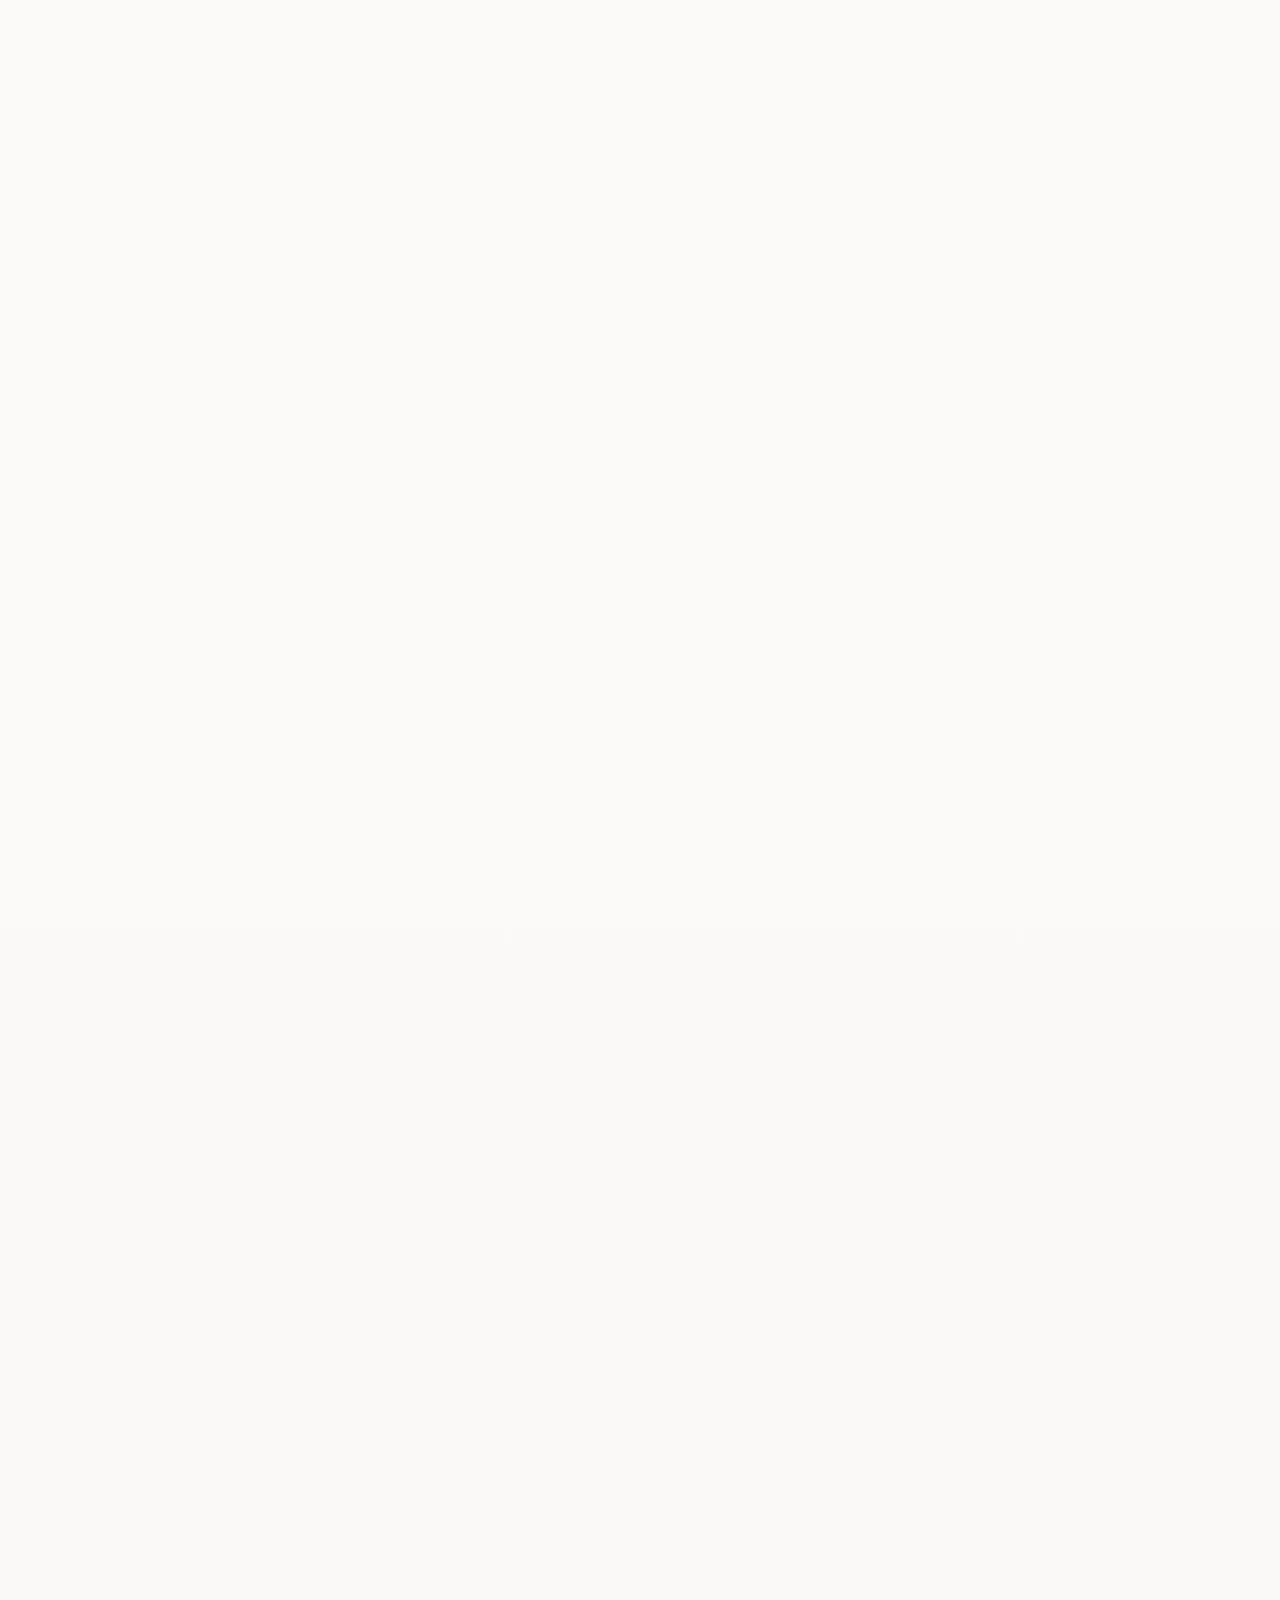
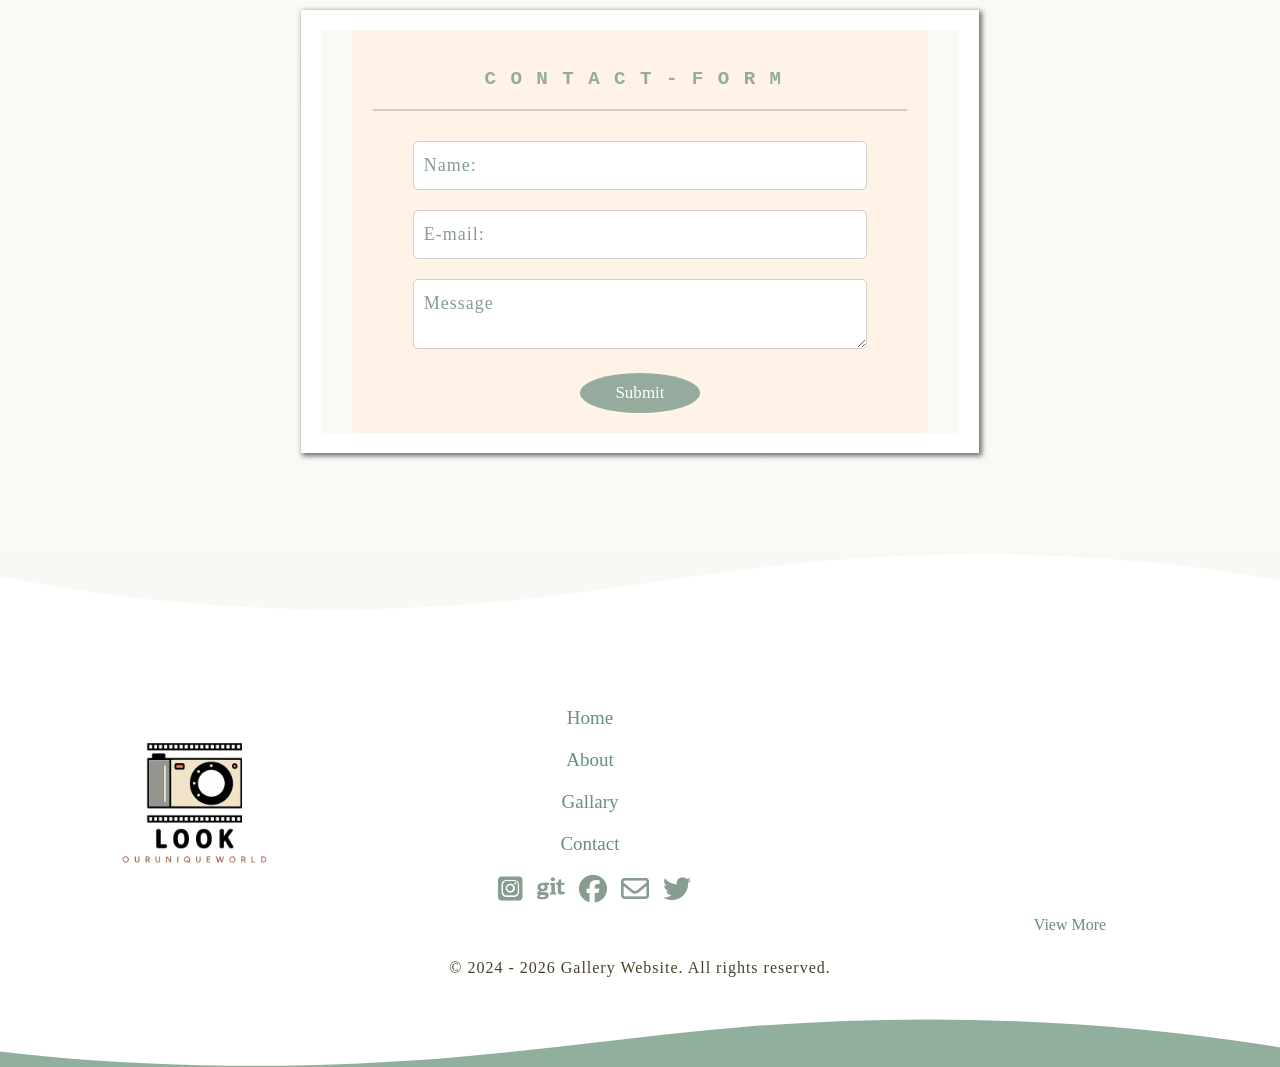
==== commit 74c126df: "Update index.html" ====
--- a/index.html
+++ b/index.html
@@ -9,7 +9,7 @@
   <meta name="author" content="Huda Mohamed">
   
   <!-- Open Graph Meta Tags for Social Sharing -->
-  <meta property="og:title" content="Gallery | Visual Art & Photography">
+  <meta property="og:title" content="Look | Visual Art & Photography">
   <meta property="og:description" content="A showcase of digital artworks, photographs, and visual creativity by Huda Mohamed.">
   <meta property="og:image" content="https://huda-mohamed3.github.io/look/imgs/thumbnail.jpg">
   <meta property="og:image:width" content="1200">
--- a/css/style.css
+++ b/css/style.css
@@ -4,7 +4,8 @@
   margin: 0;
   box-sizing:border-box;
   font-family: sans-serif,'Karla',serif;
-  font-family: cursive;
+font-family: 'Pacifico', cursive;
+
 
 }
 .flat-anim
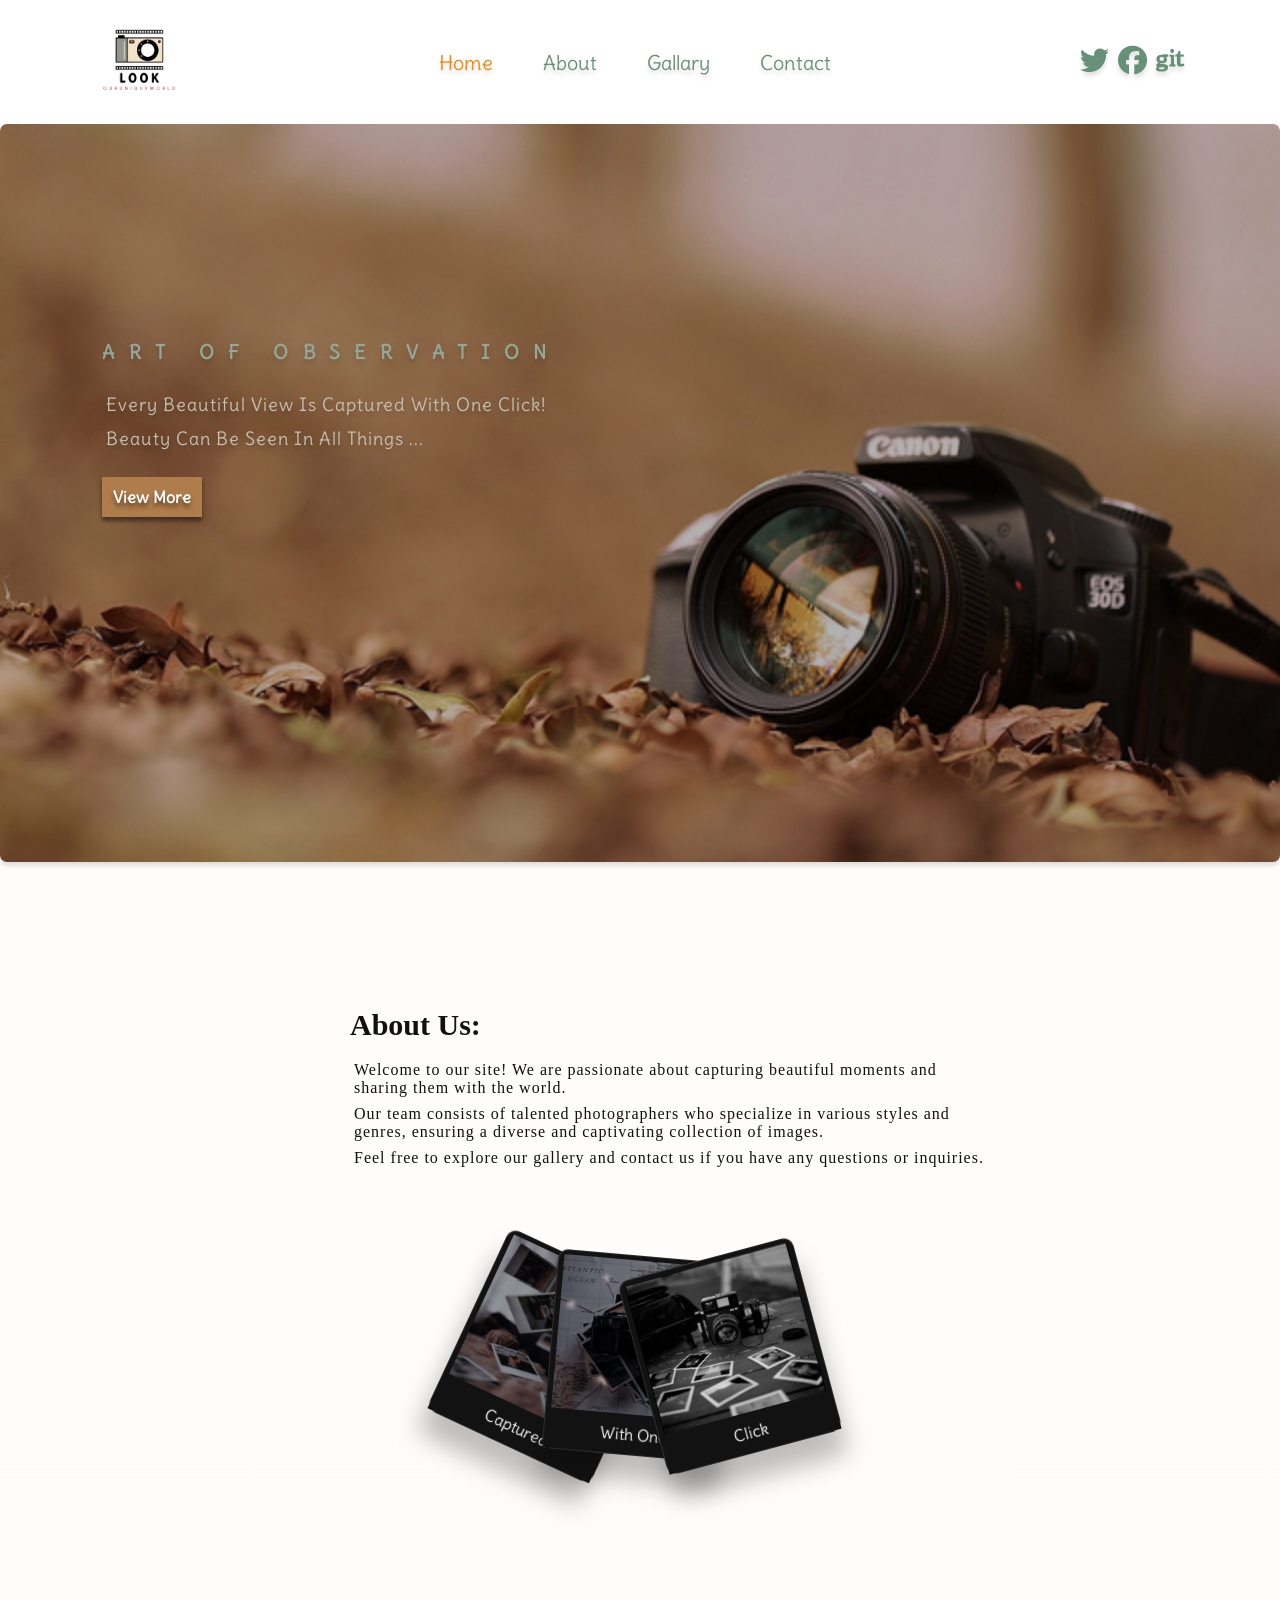
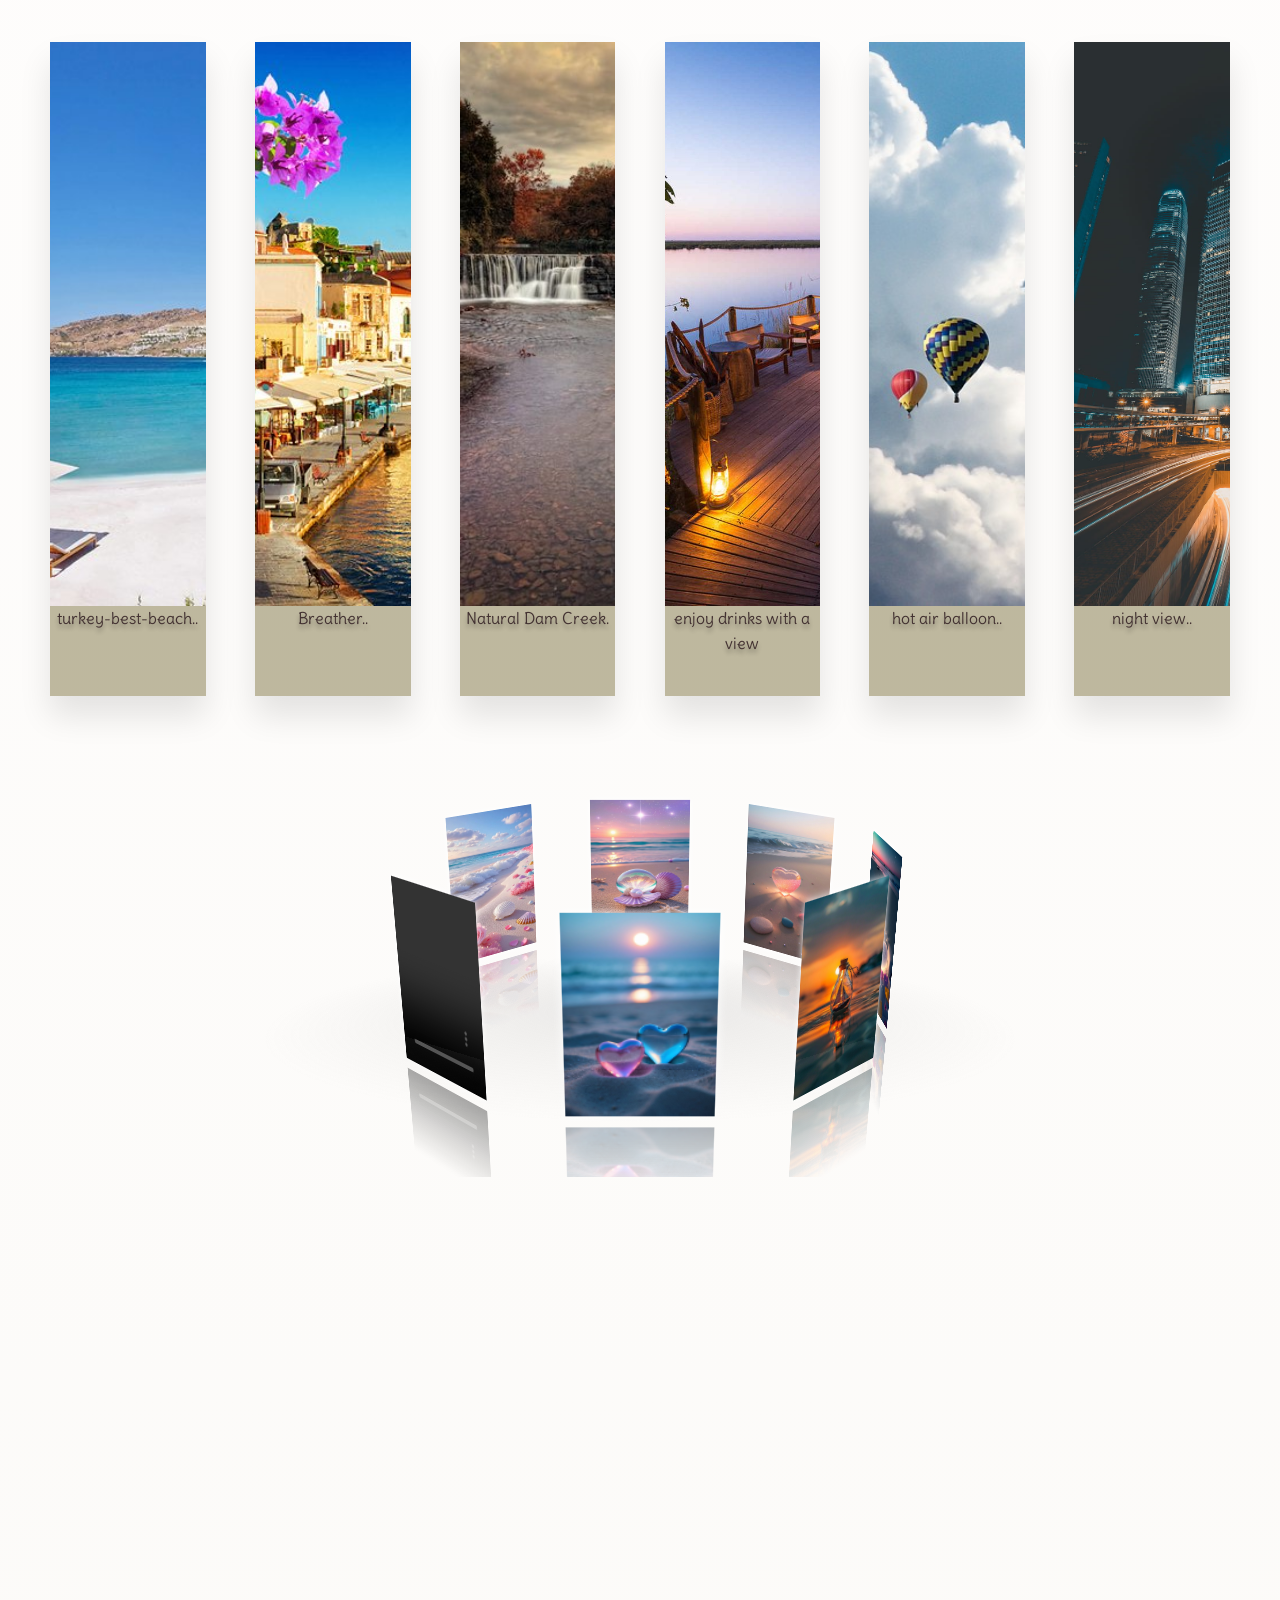
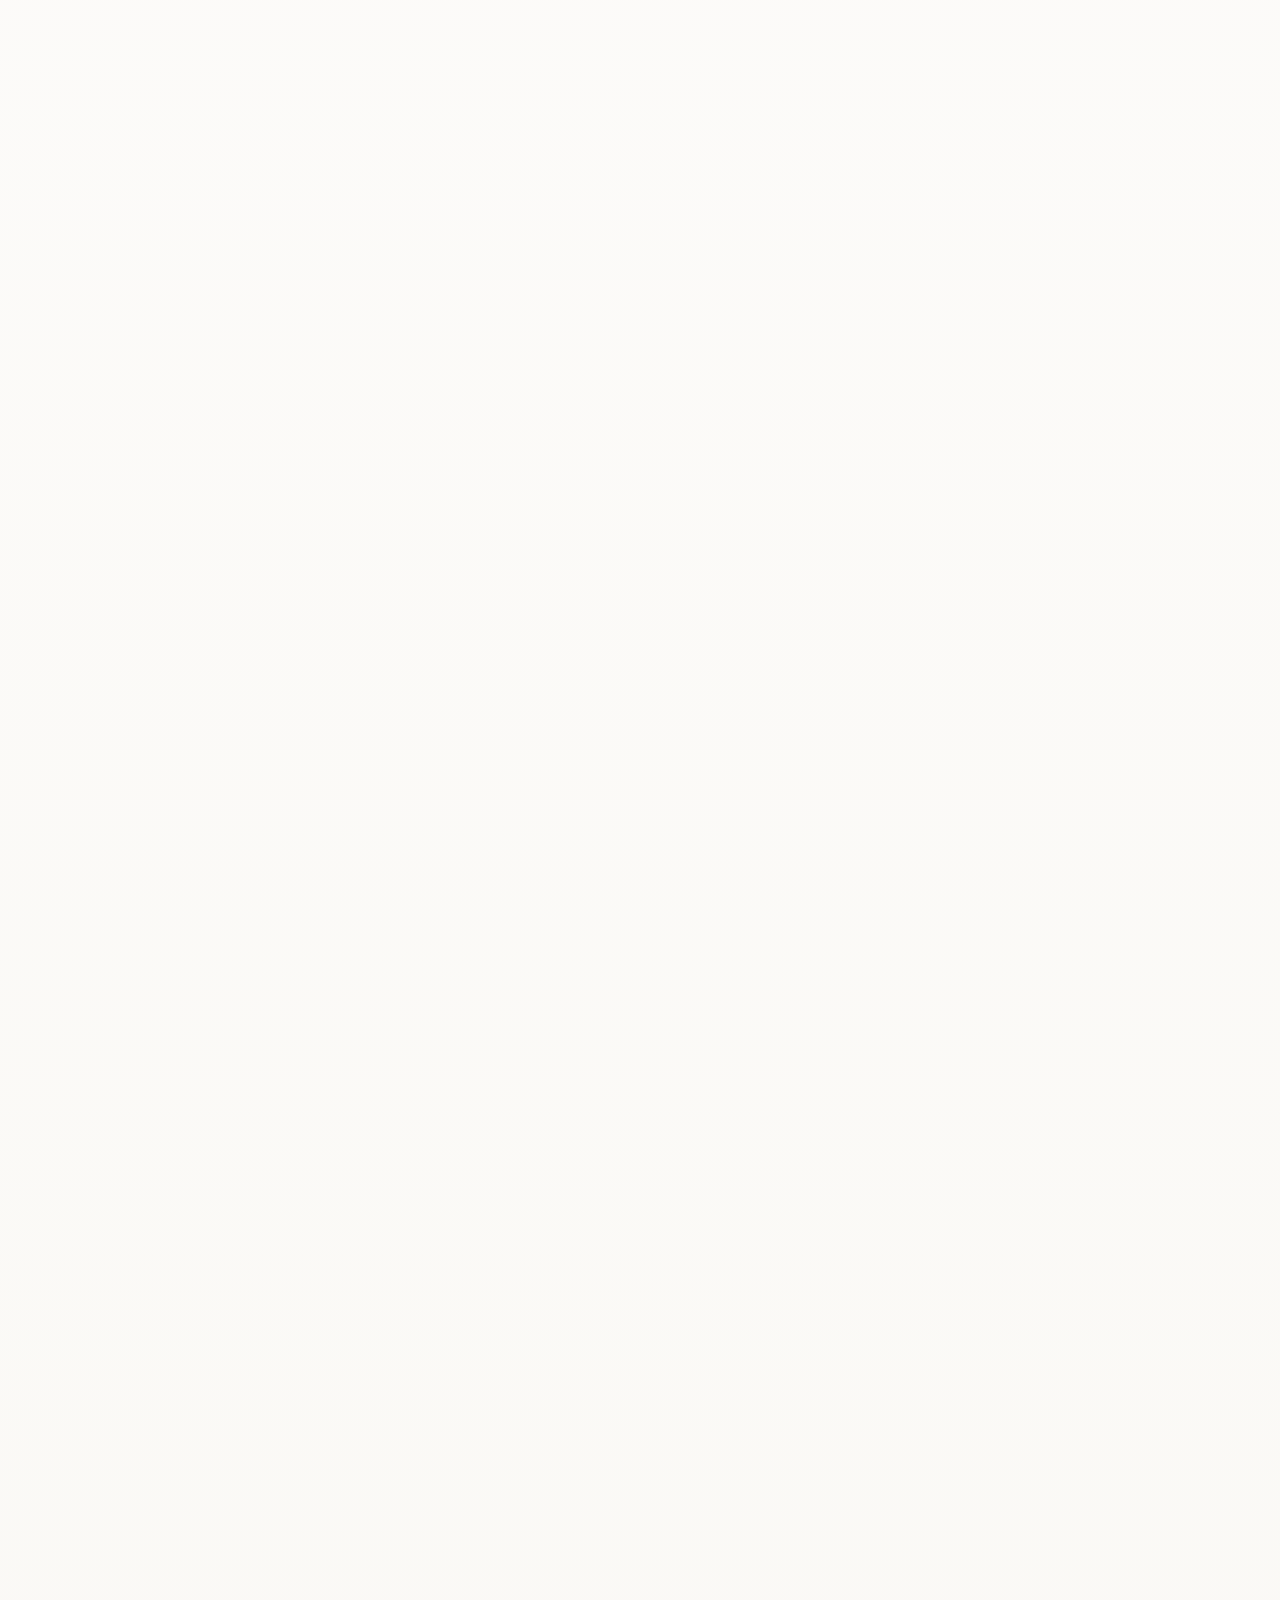
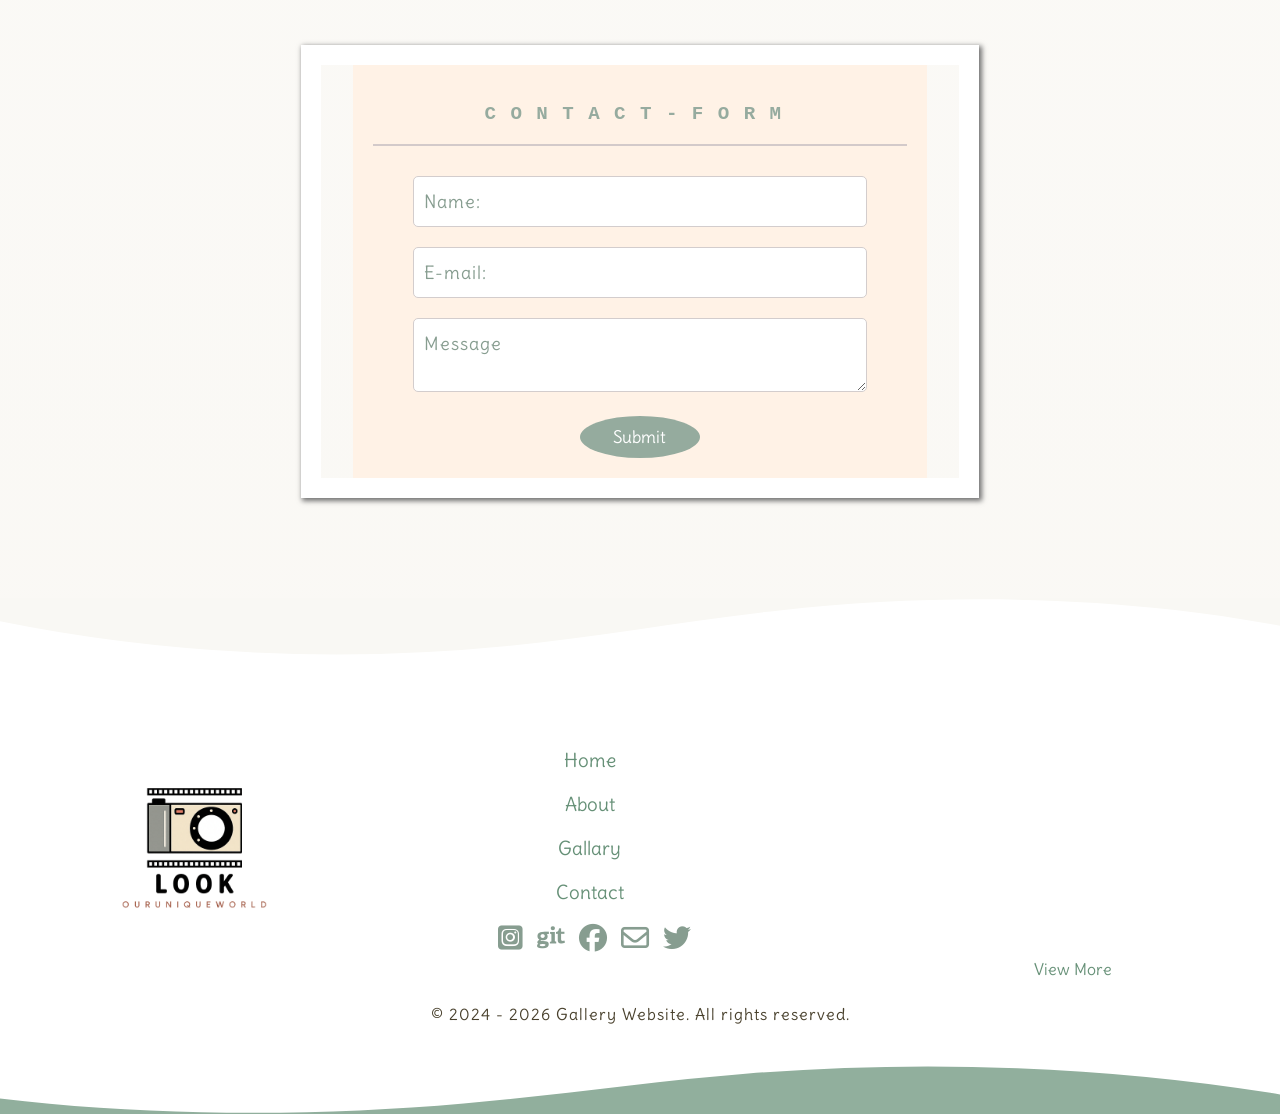
==== commit 11081f98: "Update index.html" ====
--- a/index.html
+++ b/index.html
@@ -30,12 +30,15 @@
   <title>Gallery</title>
   <link rel="stylesheet" href="https://cdnjs.cloudflare.com/ajax/libs/font-awesome/6.5.1/css/all.min.css" integrity="sha512-..." crossorigin="anonymous" referrerpolicy="no-referrer" />
   <link rel="stylesheet" href="css/style.css">
-  <link href="https://fonts.googleapis.com/css2?family=Dancing+Script&display=swap" rel="stylesheet">
-
-  
-
+  
   <script src="https://cdnjs.cloudflare.com/ajax/libs/lottie-web/5.9.6/lottie.min.js"></script>
   <link href="https://unpkg.com/aos@2.3.1/dist/aos.css" rel="stylesheet">
+  
+<link rel="preconnect" href="https://fonts.googleapis.com">
+<link rel="preconnect" href="https://fonts.gstatic.com" crossorigin>
+<link href="https://fonts.googleapis.com/css2?family=Caveat:wght@400..700&family=Delius&family=Gloria+Hallelujah&family=Merienda:wght@300..900&display=swap" rel="stylesheet">
+
+
 
     
 </head>
@@ -284,7 +287,9 @@
 </div>
       <div class="footers">
         <div class="footerLogo">
-          <img src="imgs/newlogo2.png" alt="logo">
+           <a href="index.html">
+               <img src="imgs/newlogo2.png" alt="logo">
+          </a>
         </div>
         <div class="footerLinks">
           <ul class="links">
--- a/css/style.css
+++ b/css/style.css
@@ -3,8 +3,9 @@
   padding: 0;
   margin: 0;
   box-sizing:border-box;
-  font-family: sans-serif,'Karla',serif;
-font-family: 'Pacifico', cursive;
+  font-family: "Short Stack", cursive; 
+  font-family: "Merienda", cursive;
+ font-family: "Delius";
 
 
 }
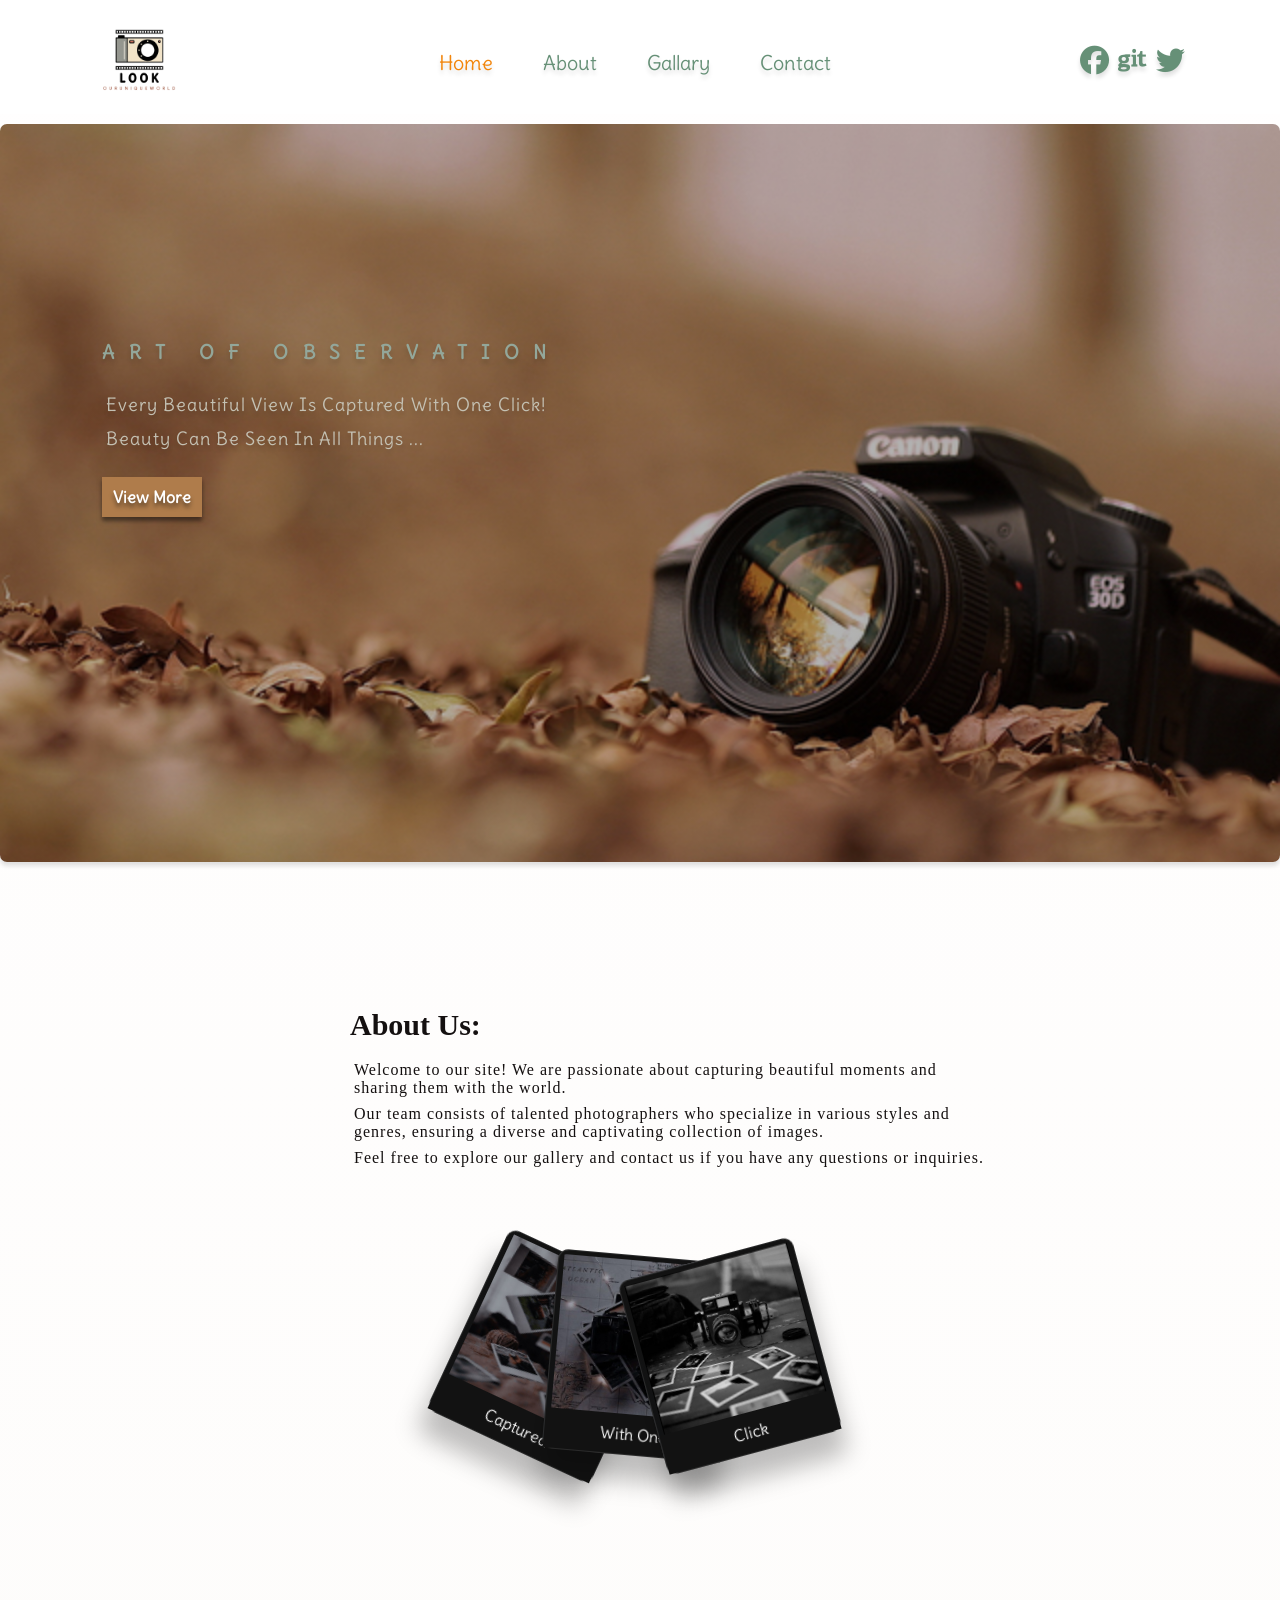
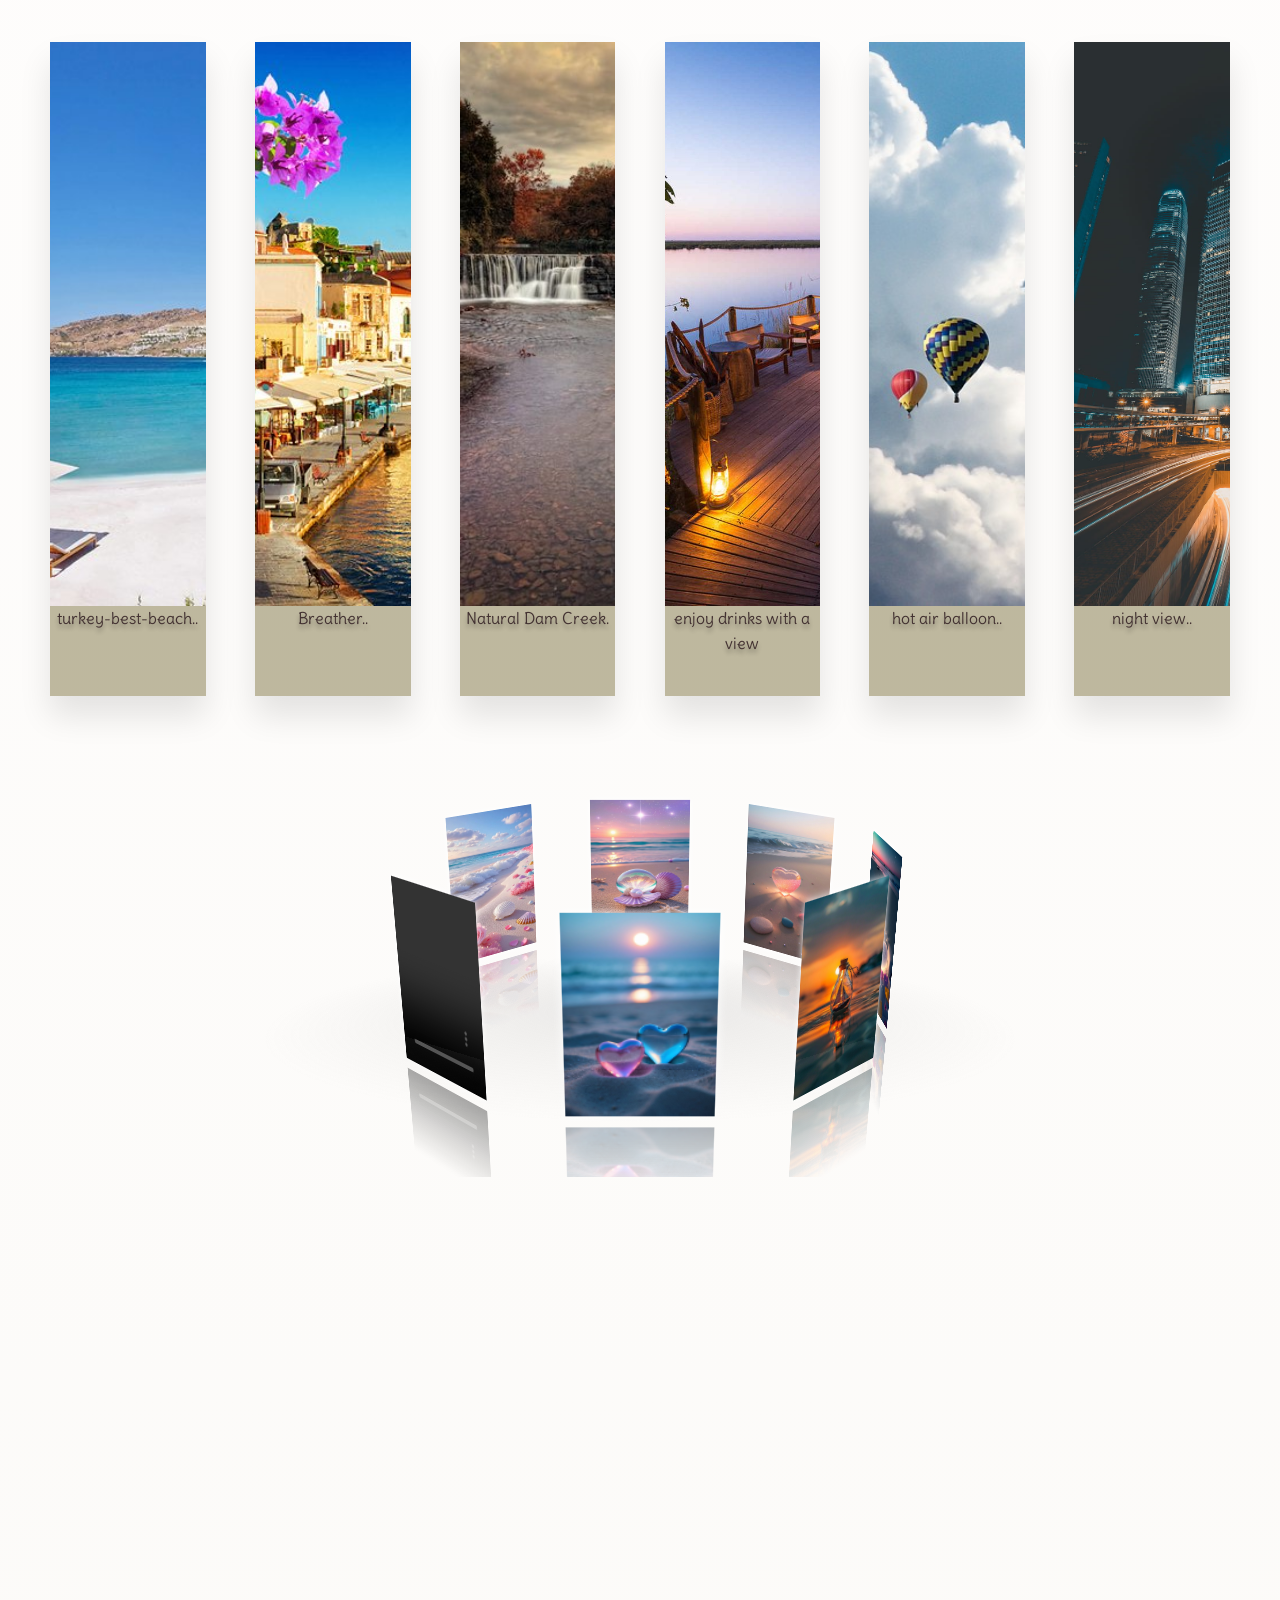
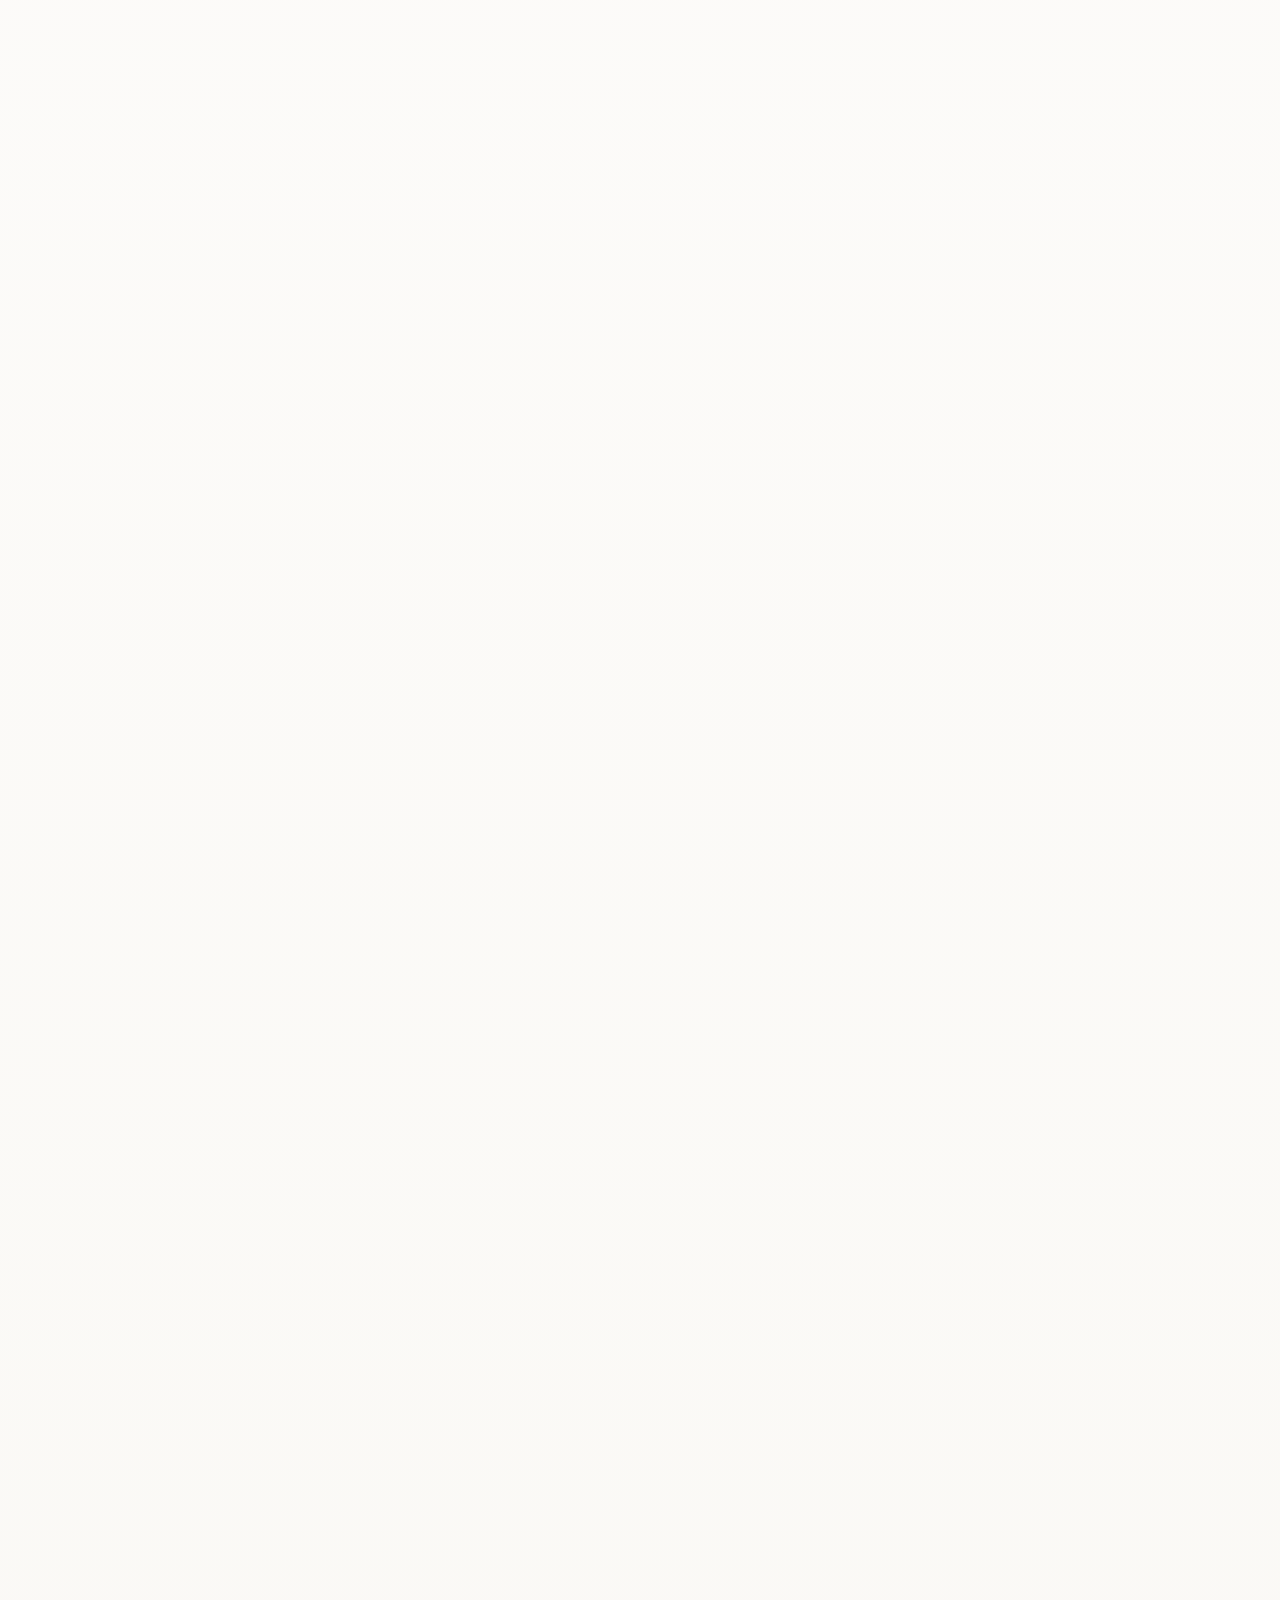
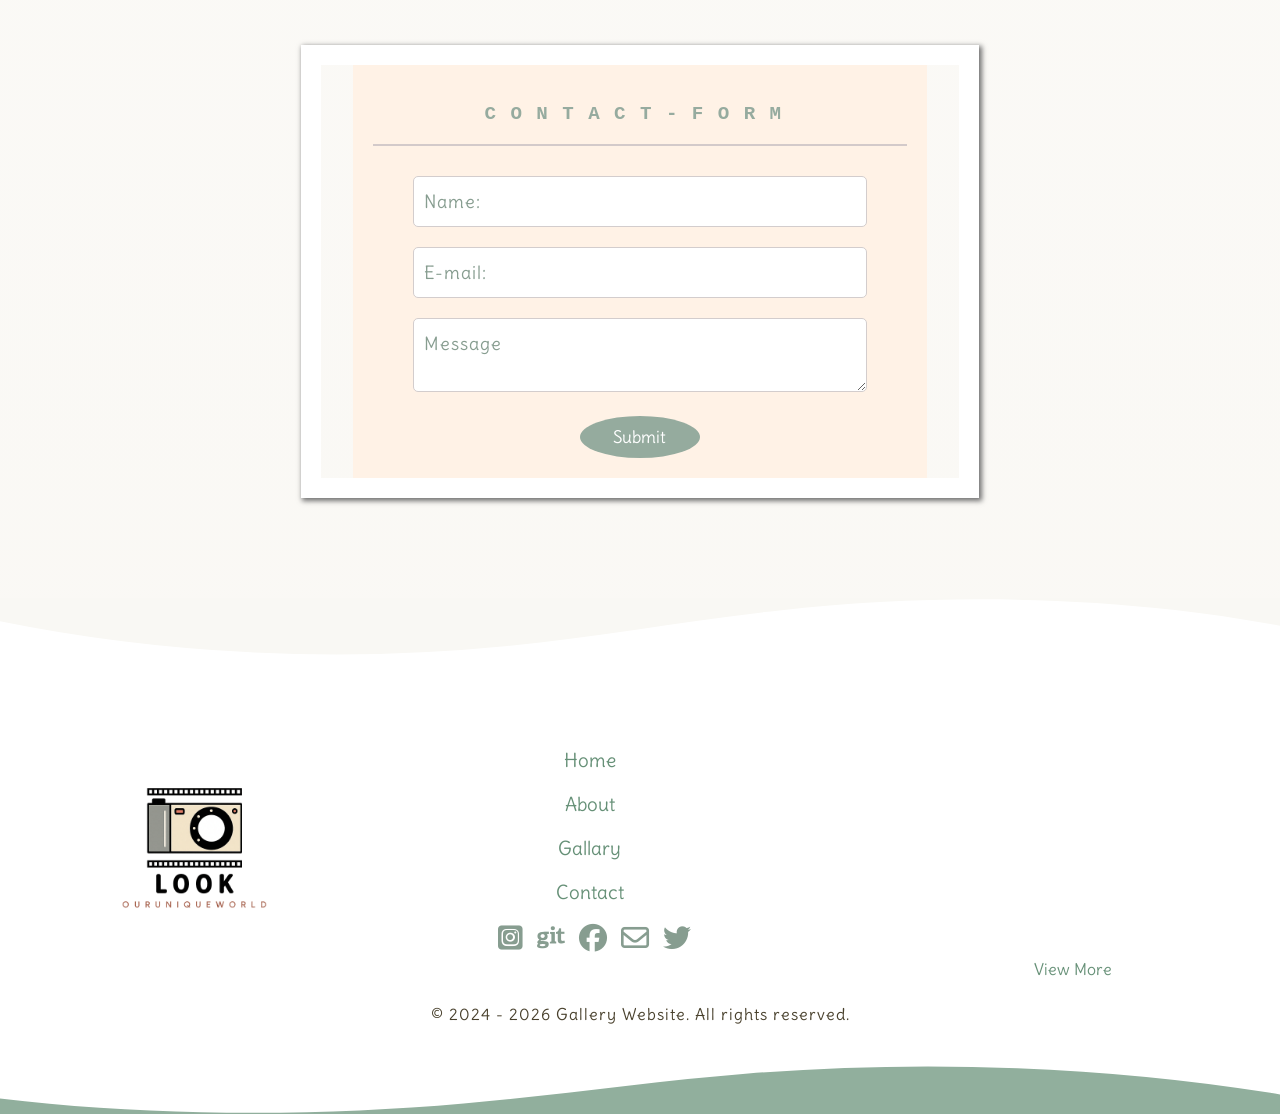
==== commit 58b63ea0: "Update index.html" ====
--- a/index.html
+++ b/index.html
@@ -58,9 +58,9 @@
             </ul>
              
               <div class="social-links social2">
-                <a href="https://twitter.com/"><i class="fa-brands fa-twitter"></i></a>
-                <a href="https://facebook.com/"><i class="fa-brands fa-facebook"></i></a>
-                 <a href="https://github.com/"><i class="fa-brands fa-git"></i></a>
+                <a target="_blank" href="https://facebook.com/"><i class="fa-brands fa-facebook"></i></a>
+                 <a target="_blank" href="https://github.com/"><i class="fa-brands fa-git"></i></a>
+                <a target="_blank" href="https://twitter.com/"><i class="fa-brands fa-twitter"></i></a>
               </div> 
               <i id="menu" class="fa-solid fa-bars"></i>
           </header>
@@ -73,9 +73,9 @@
               <li><a href="#contact">Contact</a></li>
      
             <div class="social-links">
-              <li class="soocialNot"> <a href="https://twitter.com/"><i class="fa-brands fa-twitter"></i></a></li>
-              <li class="soocialNot"><a href="https://facebook.com/"><i class="fa-brands fa-facebook"></i></a></li>
-               <li class="soocialNot"> <a href="https://github.com/"><i class="fa-brands fa-git"></i></a></li>  
+              <li class="soocialNot"> <a target="_blank" href="https://twitter.com/"><i class="fa-brands fa-twitter"></i></a></li>
+              <li class="soocialNot"><a target="_blank" href="https://facebook.com/"><i class="fa-brands fa-facebook"></i></a></li>
+               <li class="soocialNot"> <a target="_blank" href="https://github.com/"><i class="fa-brands fa-git"></i></a></li>  
            </div> 
             <div id="sidebarAnimation"></div>
            </ul> 
@@ -300,11 +300,11 @@
          </ul>
        
         <div class="social-links social2 footersocialL">
-          <a href="https://www.instagram.com/"><i class="fa-brands fa-square-instagram"></i></a>
-          <a href="https://github.com/"><i class="fa-brands fa-git"></i></a>
-          <a href="https://facebook.com/"><i class="fa-brands fa-facebook"></i></a>
-           <a href="https://mail.google.com/"><i class="fa-regular fa-envelope"></i></a>
-          <a href="https://twitter.com/"><i class="fa-brands fa-twitter"></i></a>
+          <a target="_blank" href="https://www.instagram.com/"><i class="fa-brands fa-square-instagram"></i></a>
+          <a target="_blank" href="https://github.com/"><i class="fa-brands fa-git"></i></a>
+          <a target="_blank" href="https://facebook.com/"><i class="fa-brands fa-facebook"></i></a>
+           <a target="_blank" href="https://mail.google.com/"><i class="fa-regular fa-envelope"></i></a>
+          <a target="_blank" href="https://twitter.com/"><i class="fa-brands fa-twitter"></i></a>
 
         </div> 
         </div>
--- a/css/style.css
+++ b/css/style.css
@@ -363,11 +363,13 @@
   margin-right: 5px;
 
 }
-.home .social-links i:hover{
+
+.home .social-links li:not(.soocialNot) i:hover{
   scale: 1.2;
   color: #f2860d;
-
-
+}
+.home header .social-links i:hover{
+  color: #f2860d;
 }
 
 header .social-links i:hover{
@@ -446,8 +448,10 @@
   
 }
 
+
 .sidebar a.active-section {
-  color: #bce8ff;
+      color: #69c6f6;
+    text-shadow: 1px 0.5px 0px rgb(255 255 255);
 }
 
 /* *****************  **************************/
@@ -514,8 +518,10 @@
   color: #bce8ff;
 
 }
+
 .sidebar a:hover i {
-  color: rgb(222 241 251);
+    color: rgb(222 241 251);
+    scale: 1.2;
 }
  .sidebar ul {
    display: flex;
@@ -549,6 +555,9 @@
 #menu:hover{
   color:#95c7e1;
 
+}
+.home #menu:hover{
+  color:#f2860d;
 }
 
 .home-container {
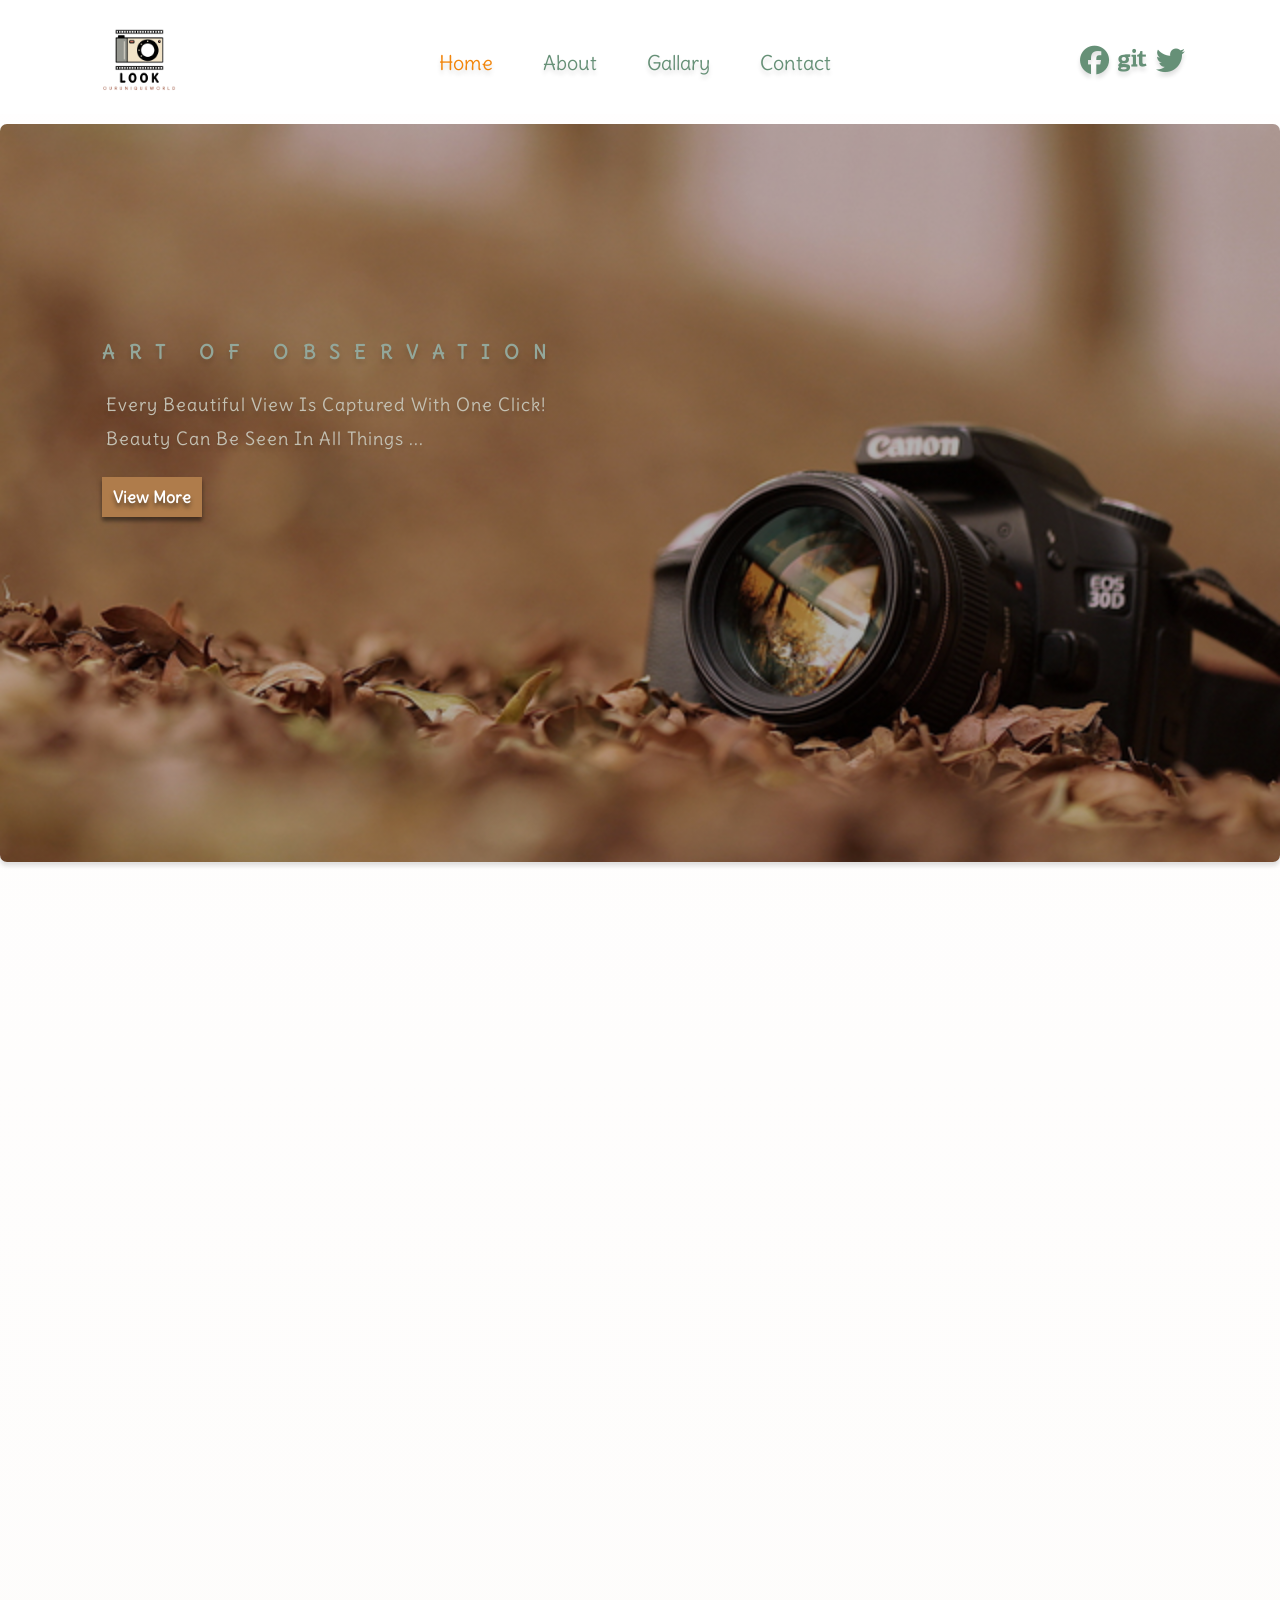
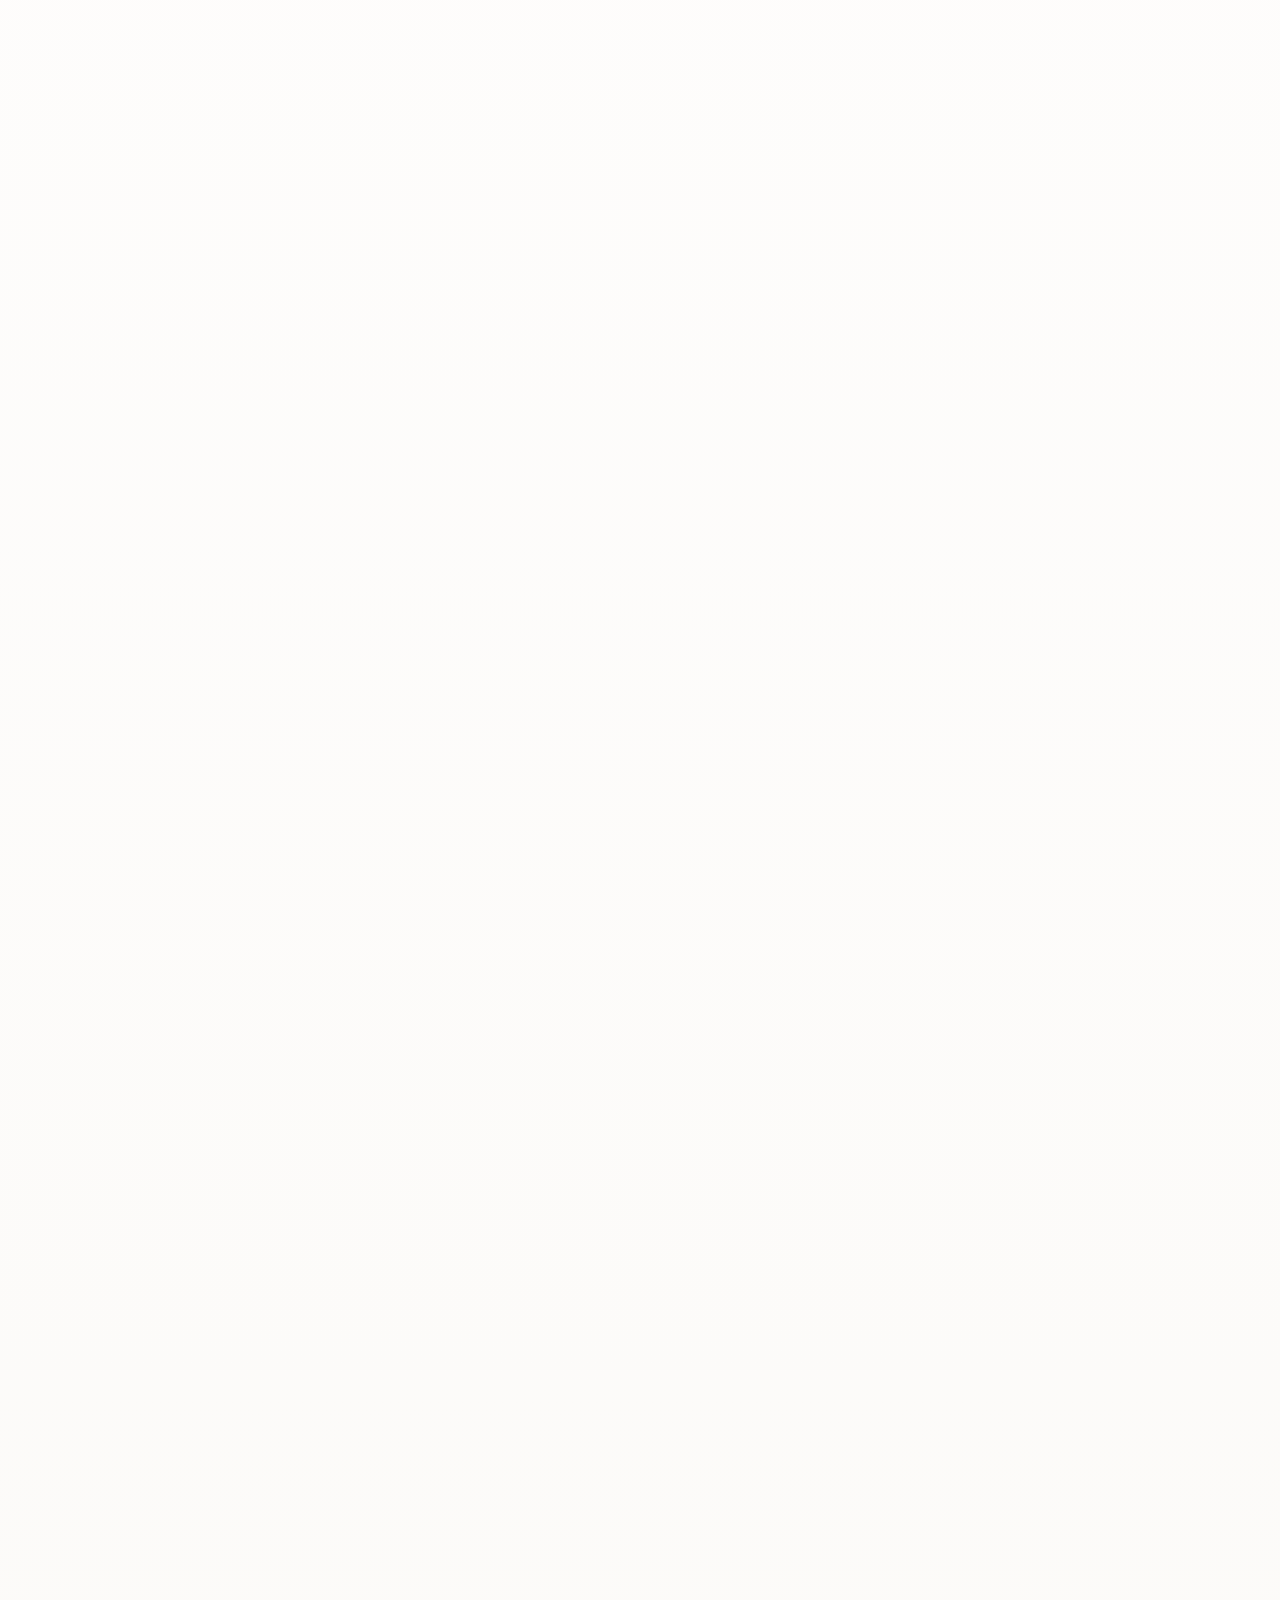
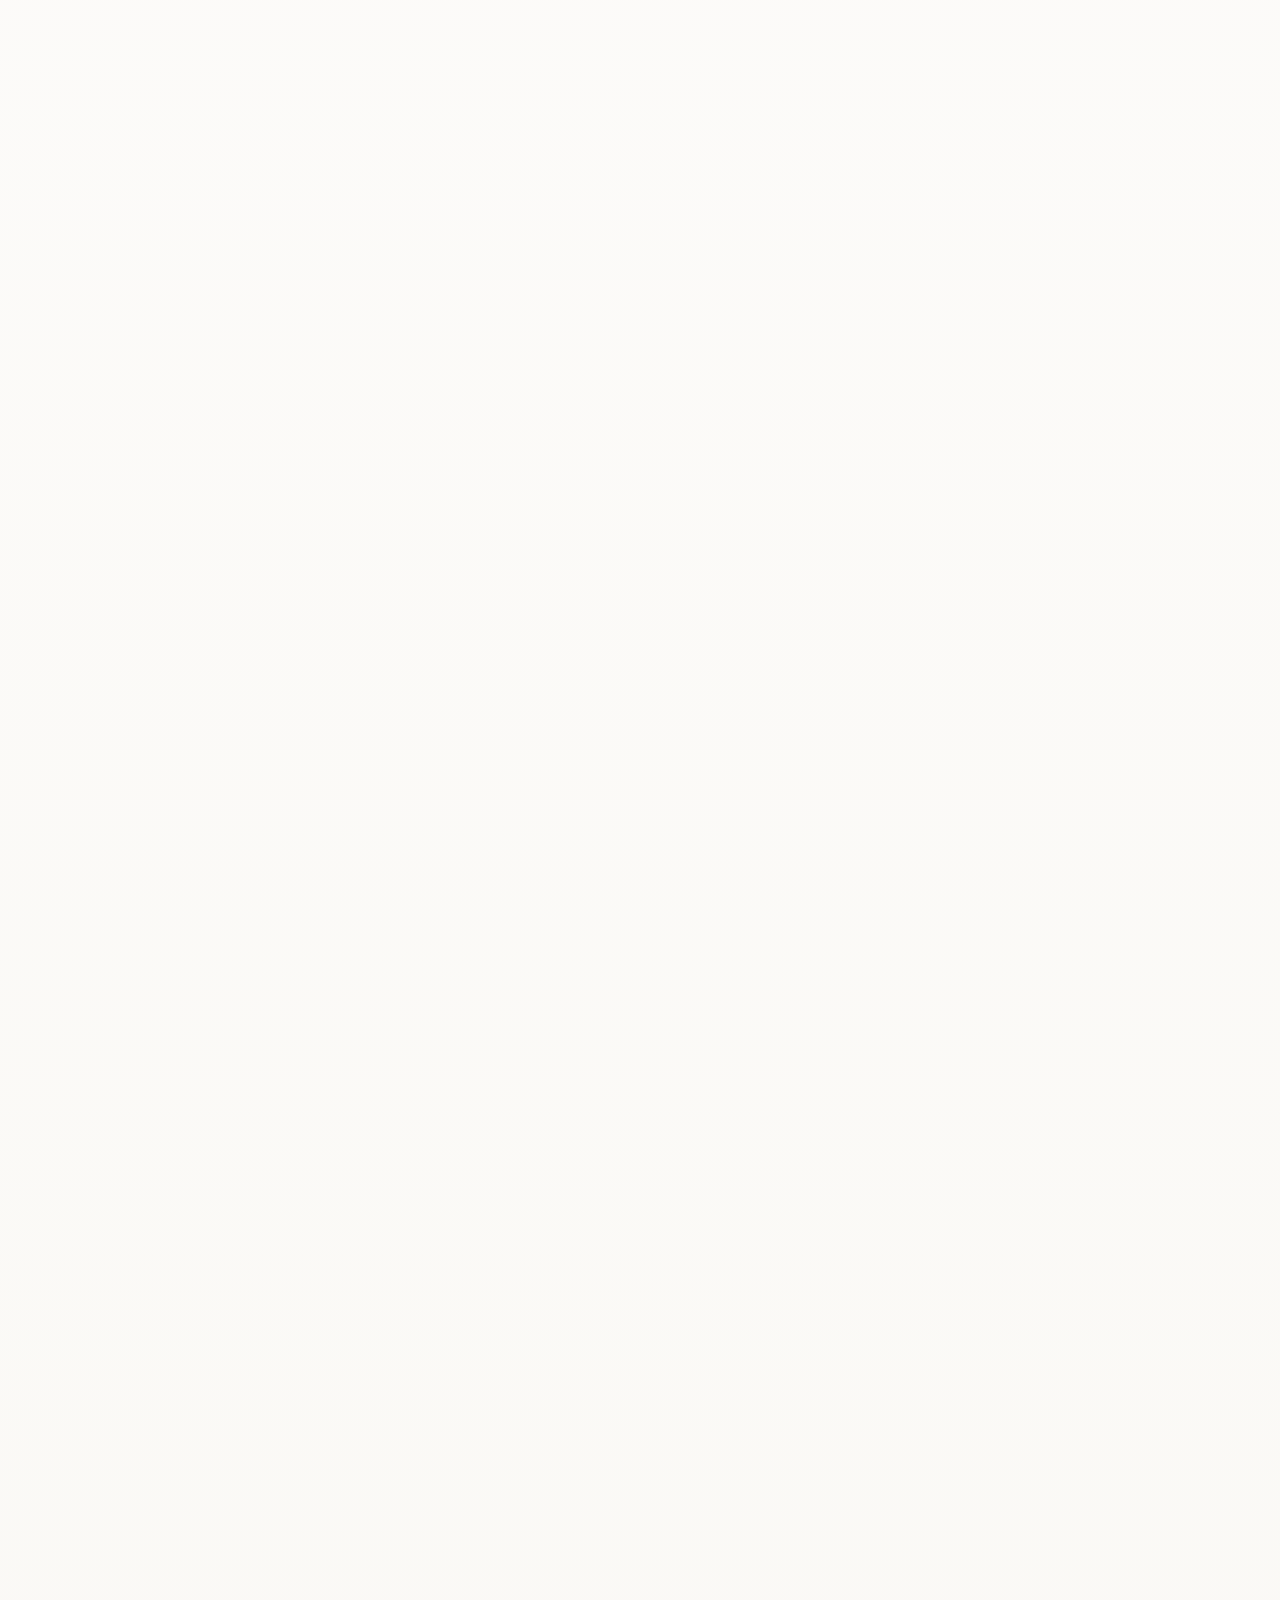
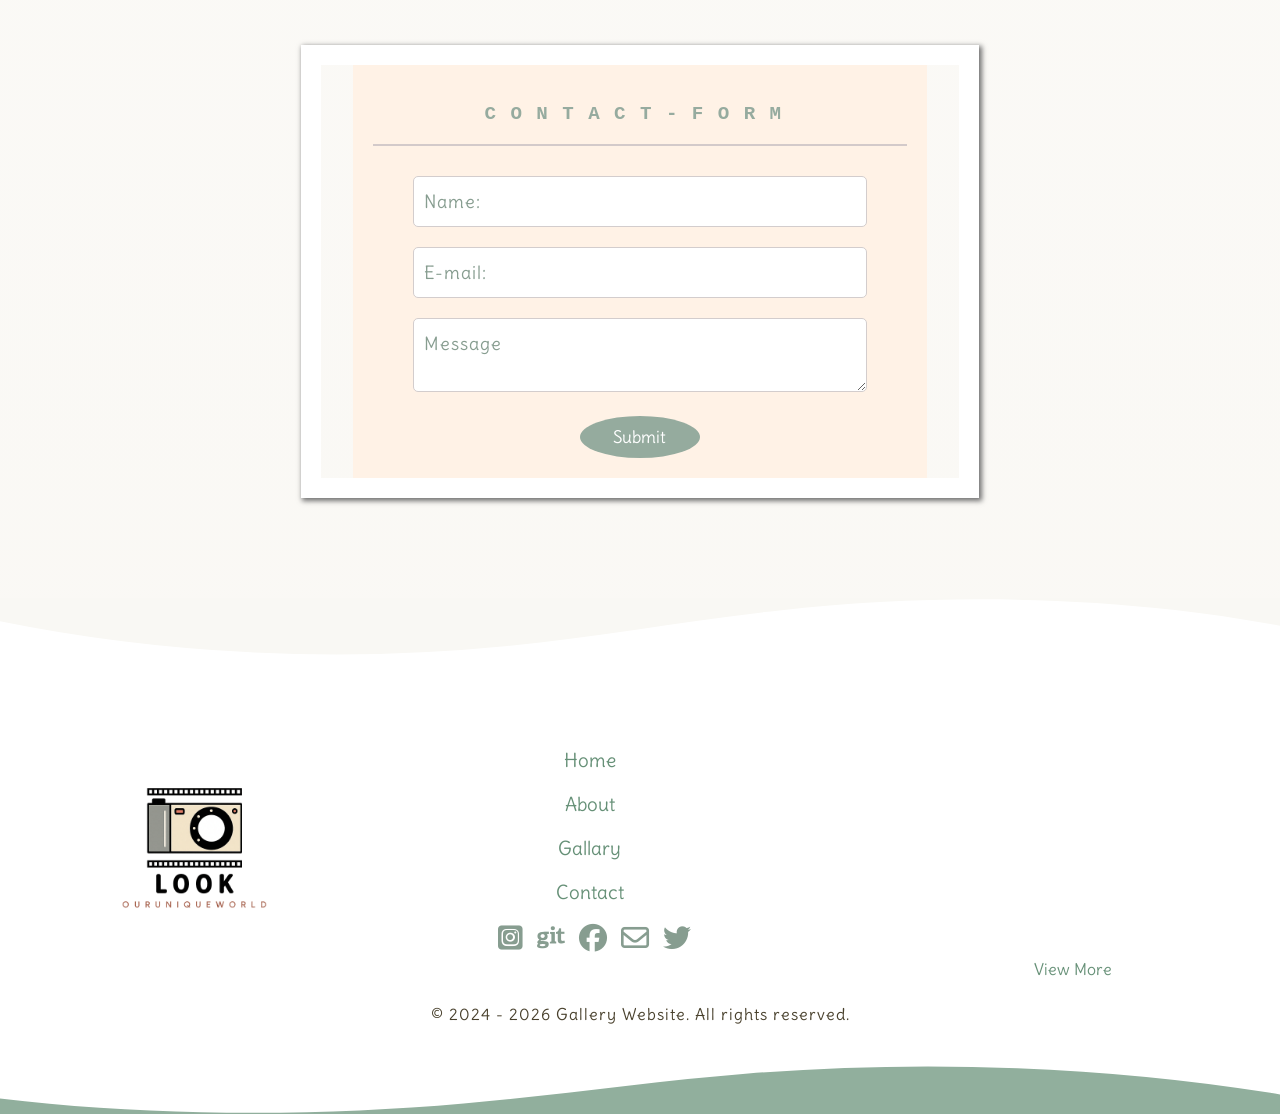
==== commit 9df7415b: "Update index.html" ====
--- a/index.html
+++ b/index.html
@@ -309,7 +309,7 @@
         </div> 
         </div>
         <div class="axecess">
-         <a href="viewGallary.html"> 
+         <a href="viewGallary.html" target="_blank"> 
           <div id="SmediaAnimations"></div>
           <span>View More</span>
 
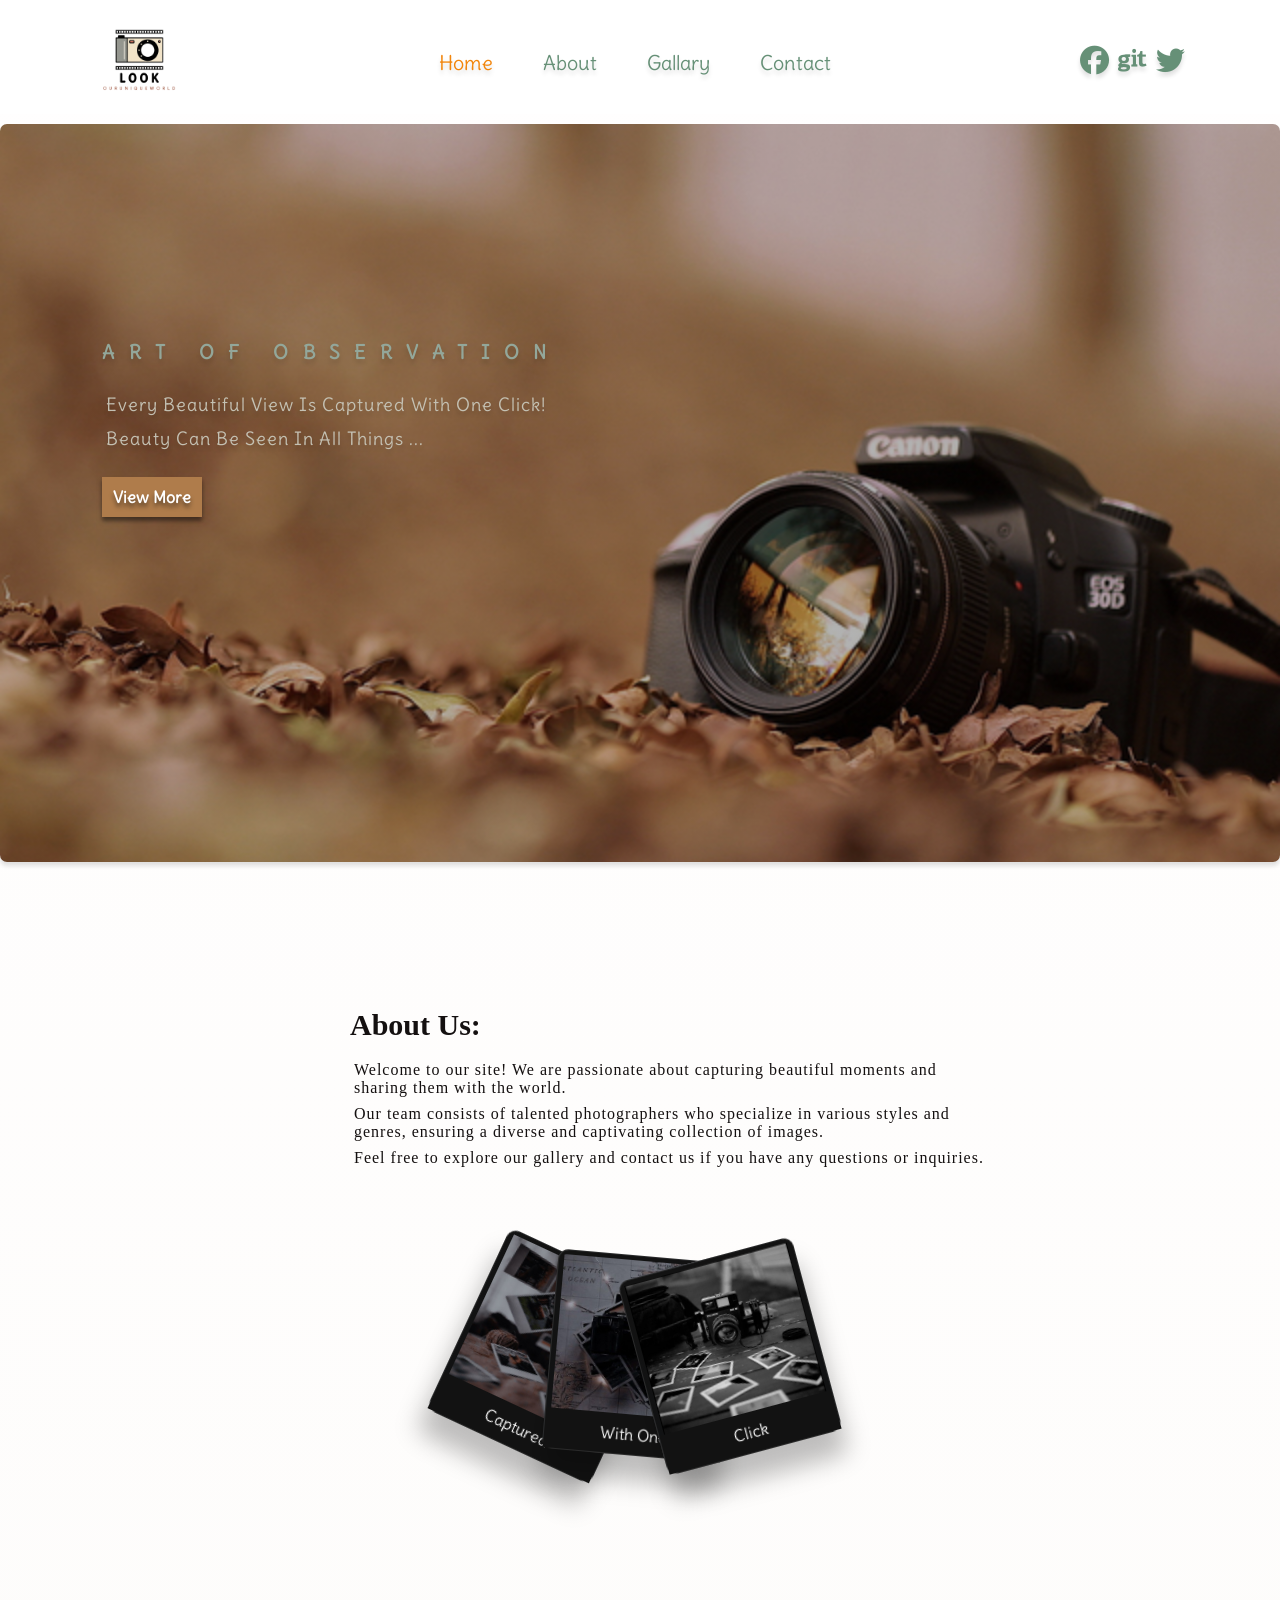
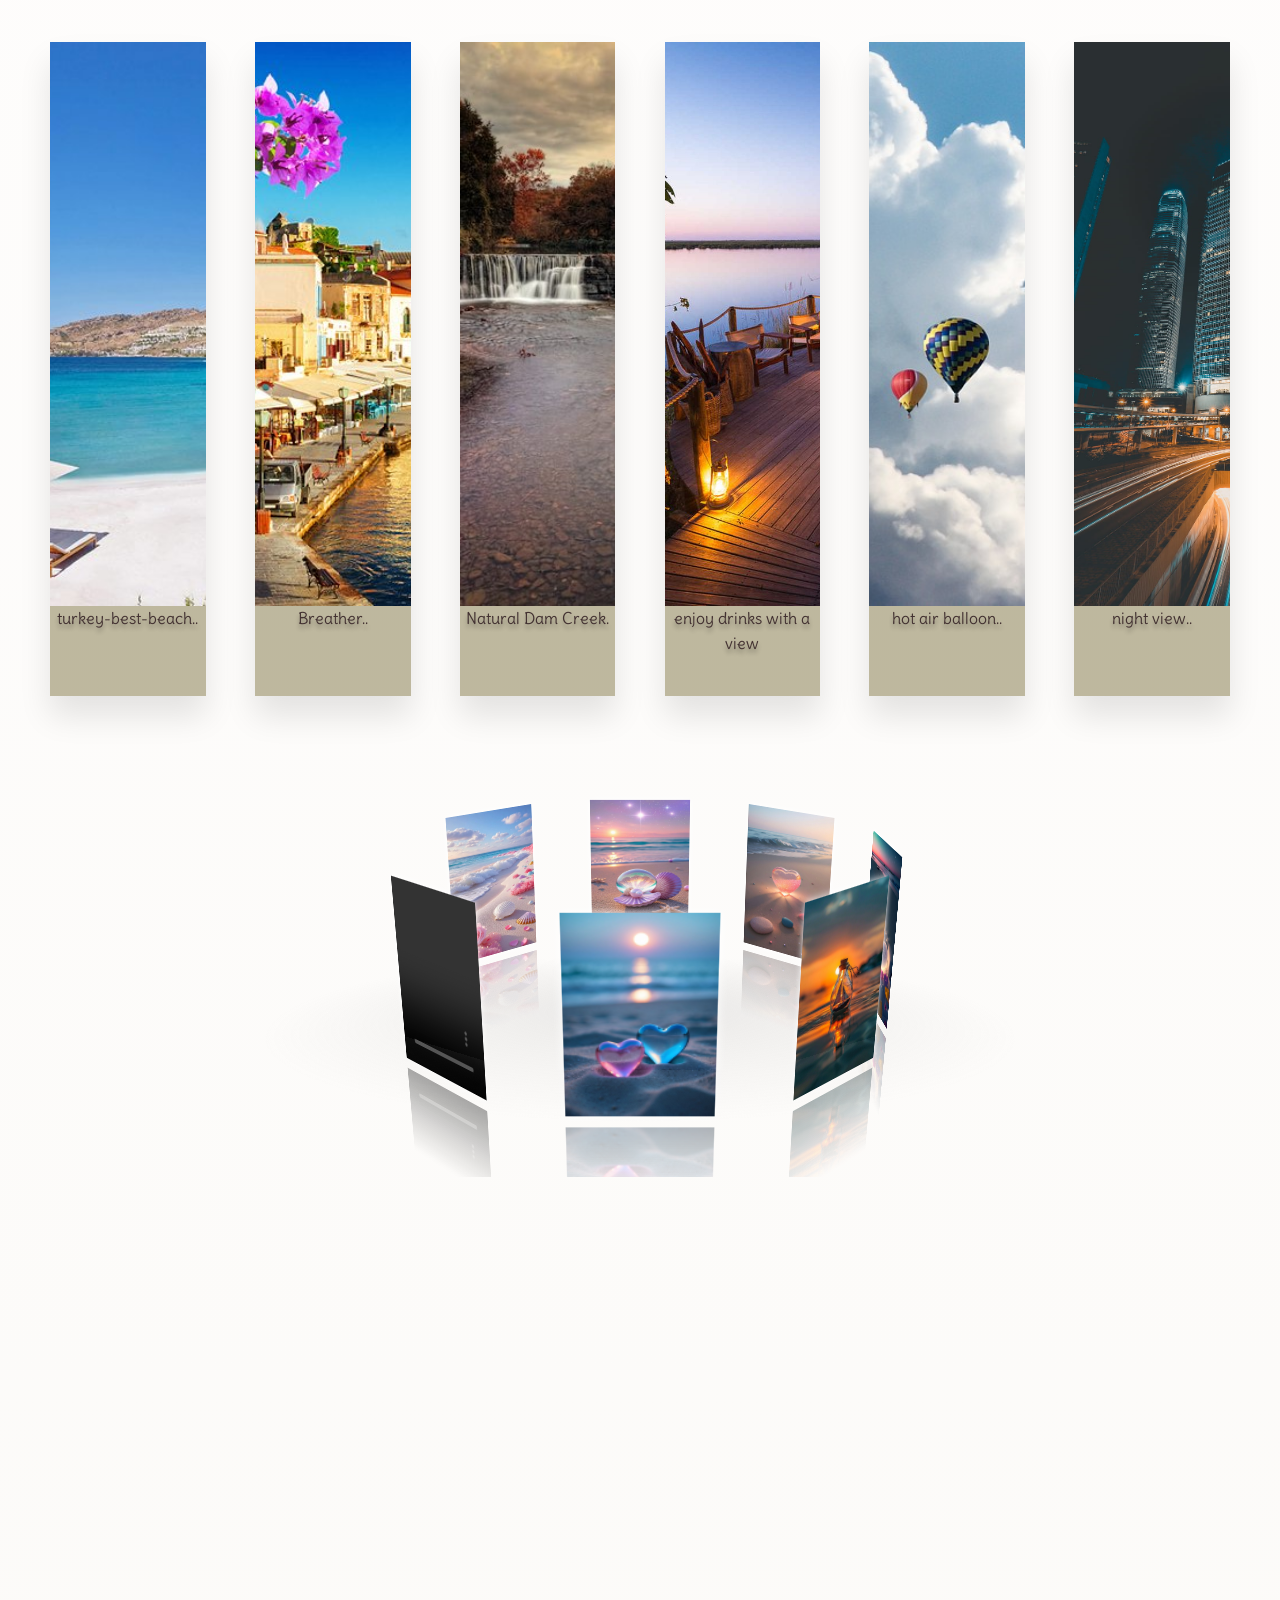
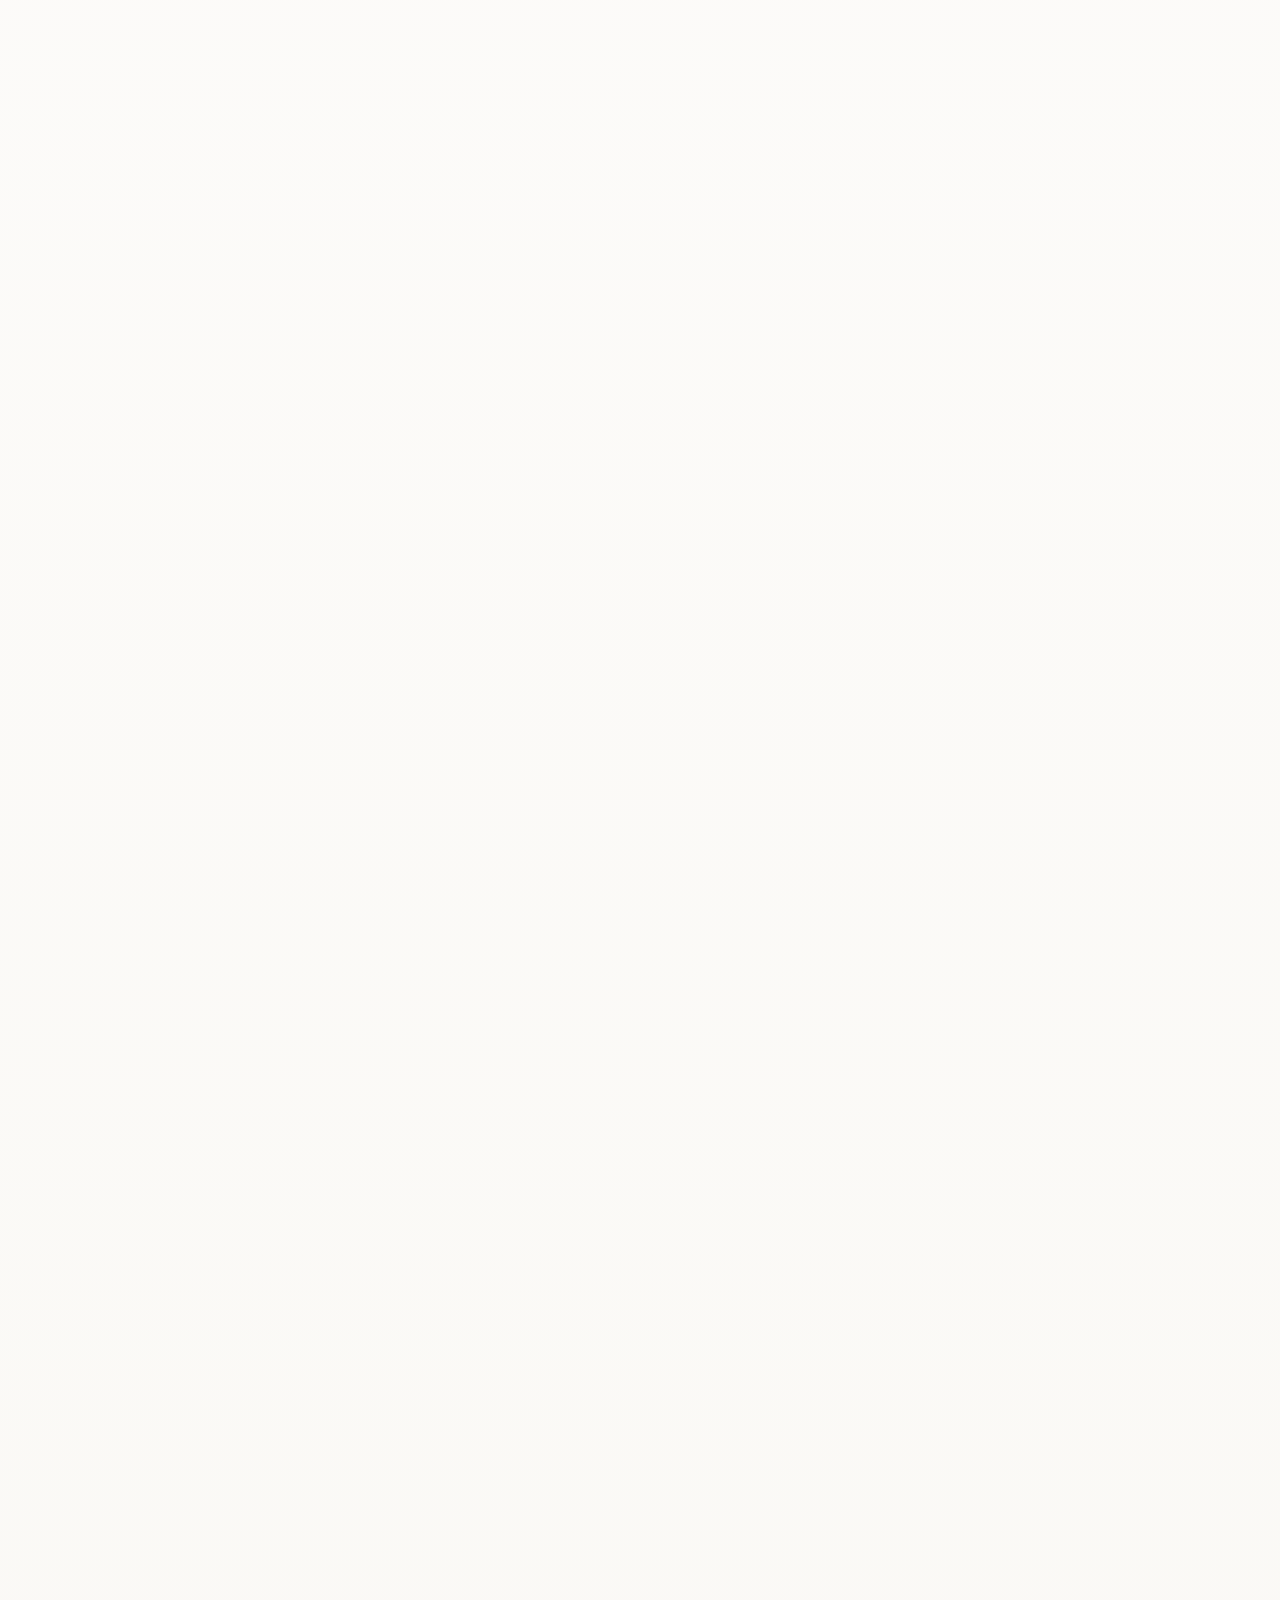
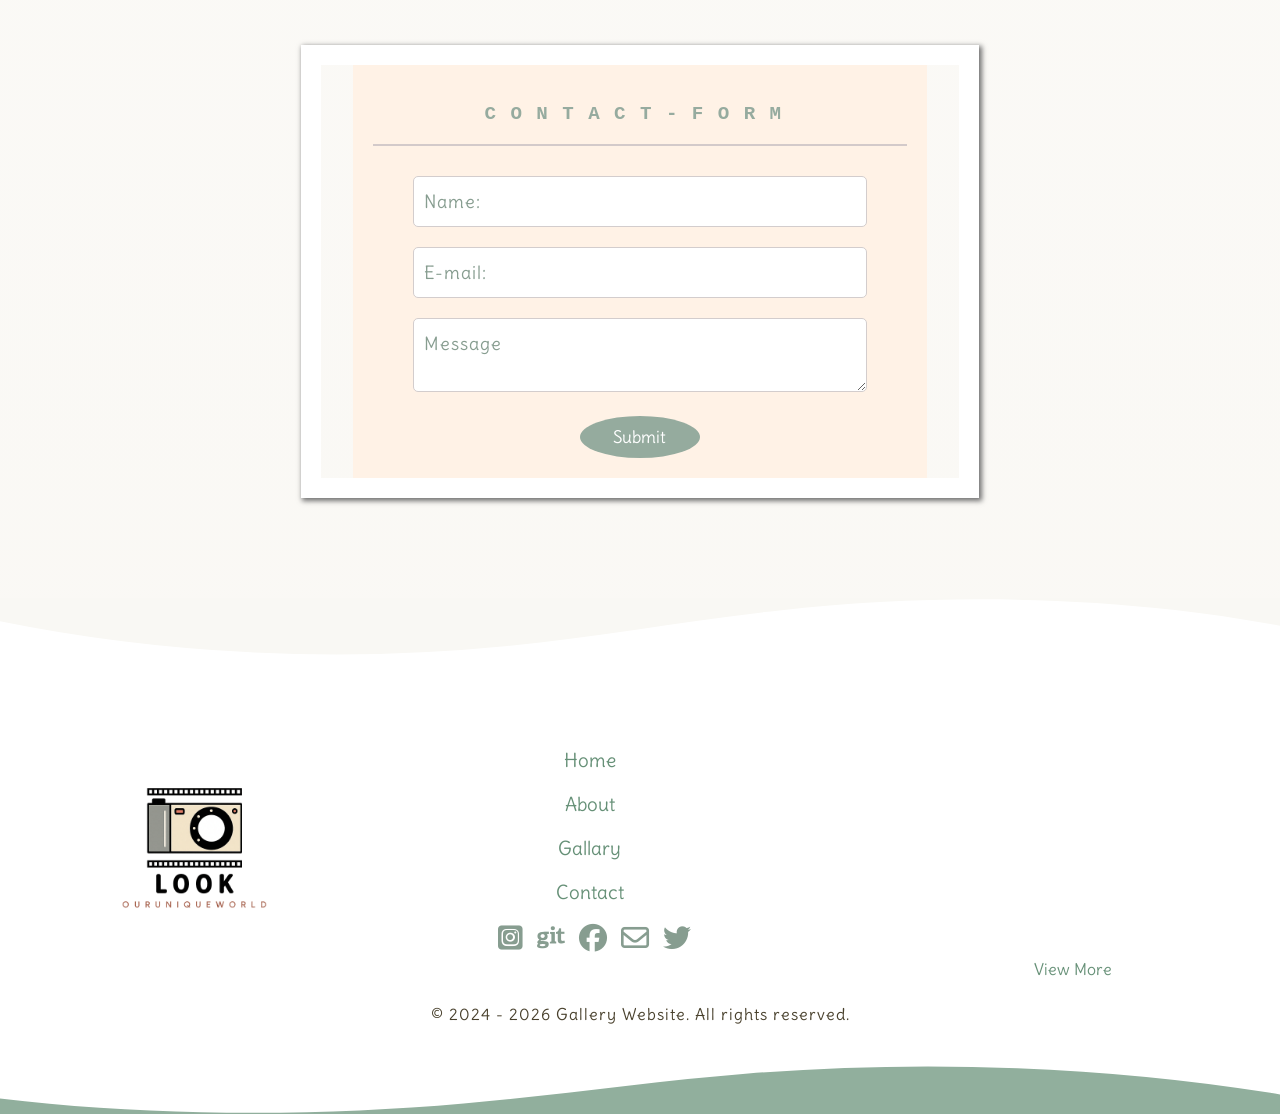
==== commit 8d5d5a7e: "Update index.html" ====
--- a/index.html
+++ b/index.html
@@ -85,7 +85,7 @@
             <h1>art of observation</h1>
           <p>Every beautiful view is captured with one click!</p>
           <p>beauty can be seen in all things ...</p>
-          <a href="viewGallary.html" target="_blank" >
+          <a href="viewGallary.html"  >
               <button id="view">View More</button>
 
           </a>
@@ -309,7 +309,7 @@
         </div> 
         </div>
         <div class="axecess">
-         <a href="viewGallary.html" target="_blank"> 
+         <a href="viewGallary.html" > 
           <div id="SmediaAnimations"></div>
           <span>View More</span>
 
